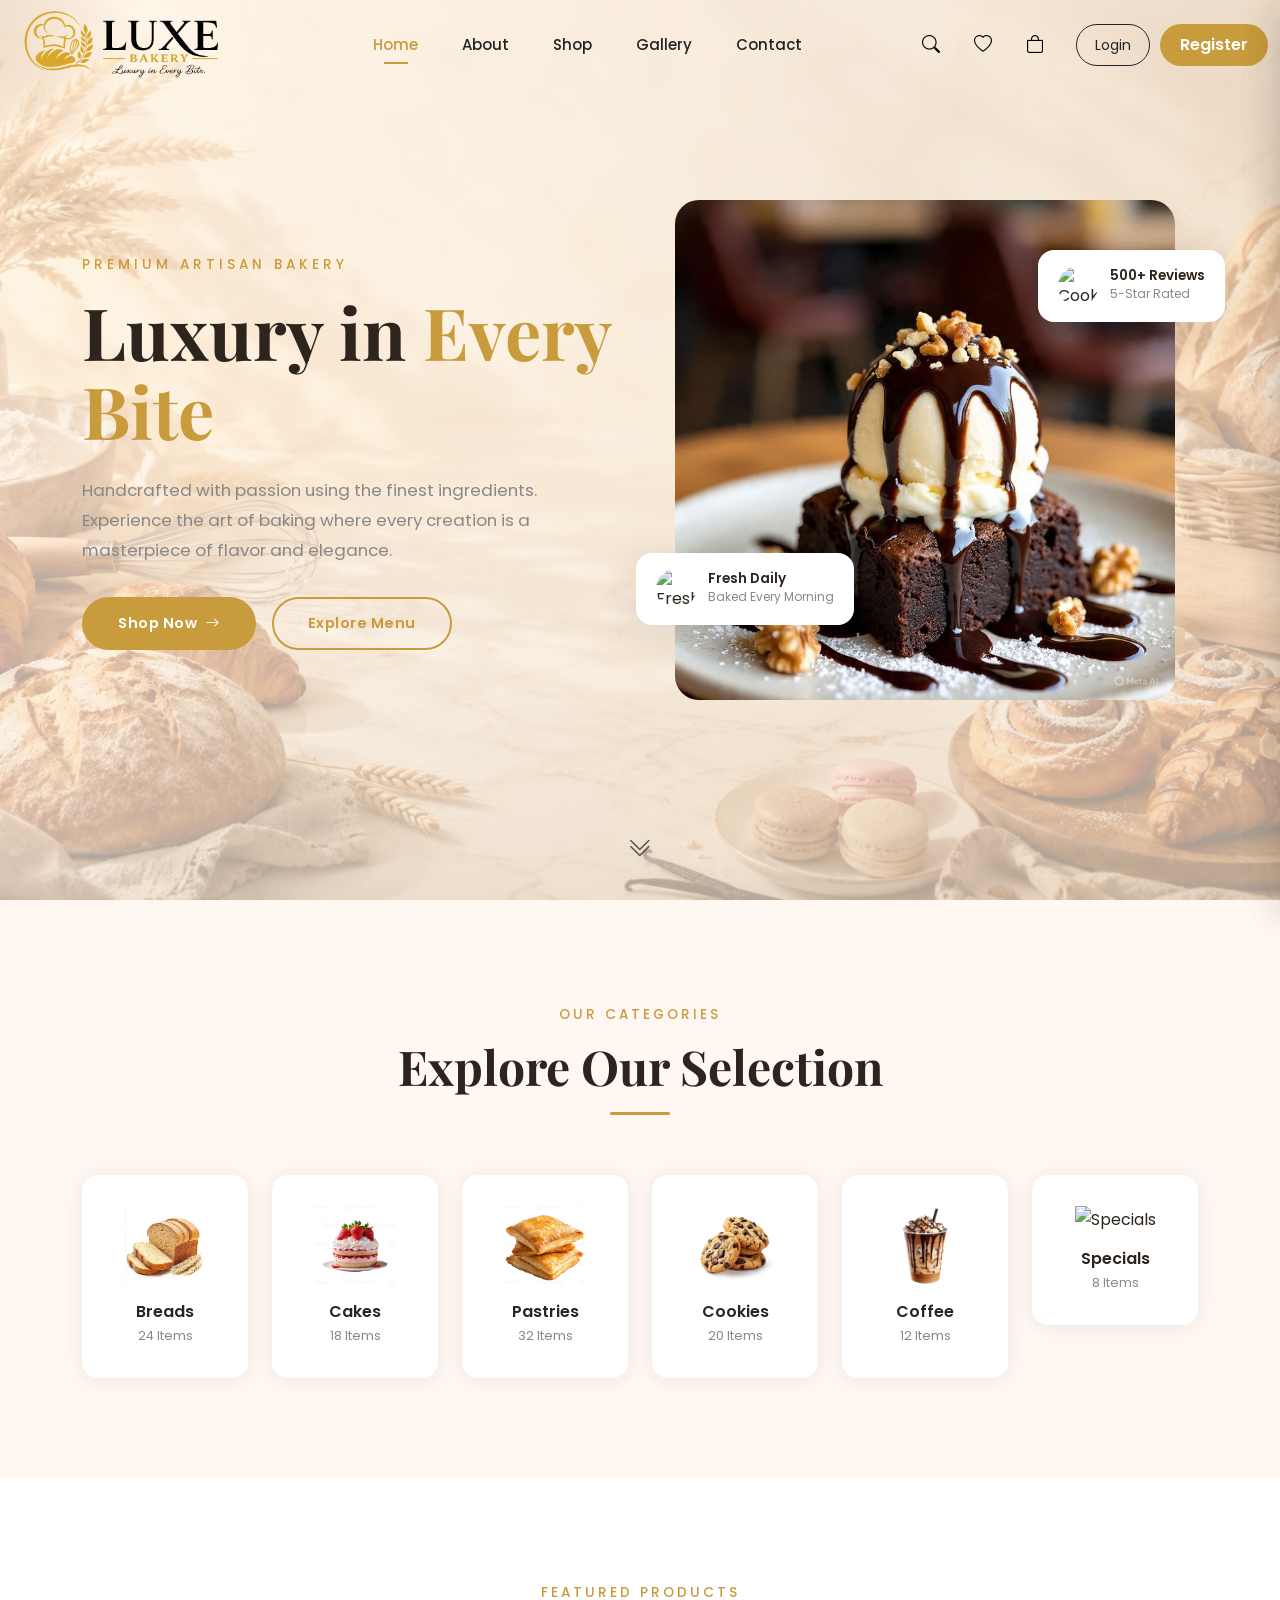
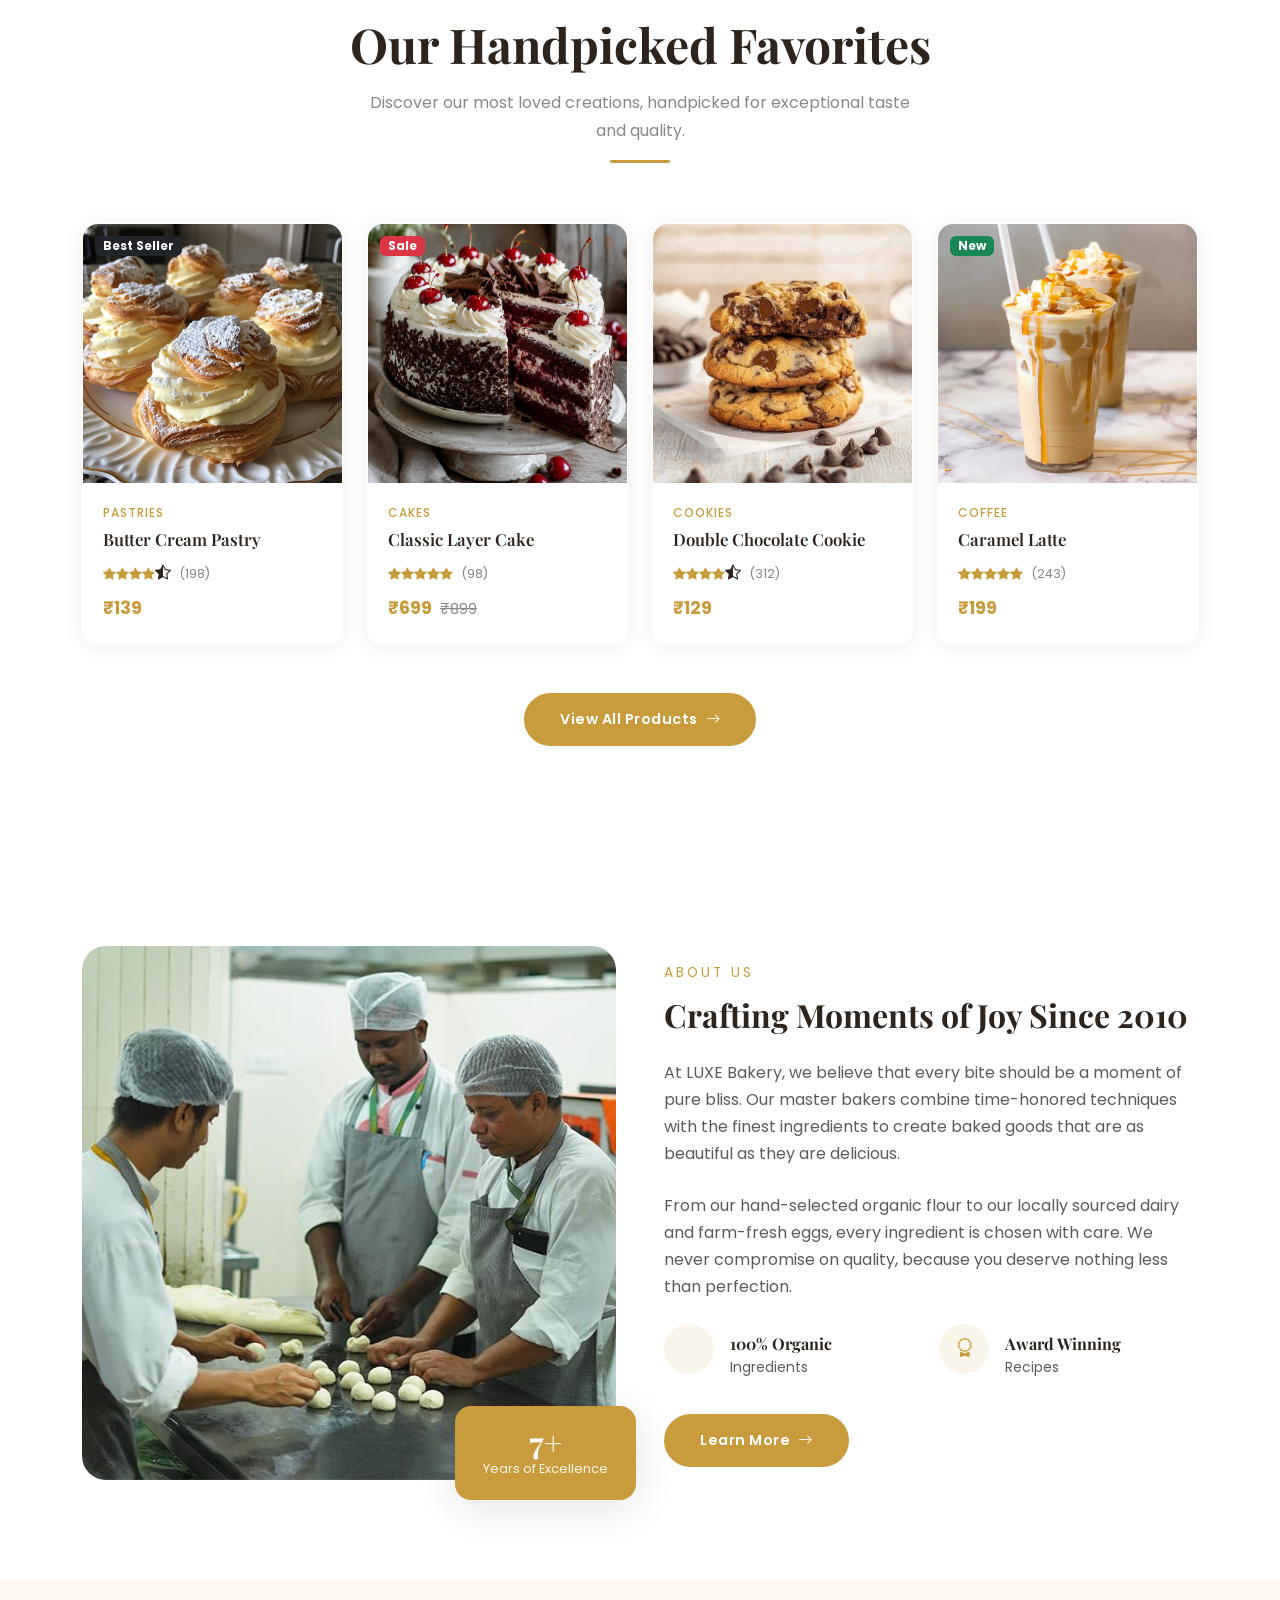
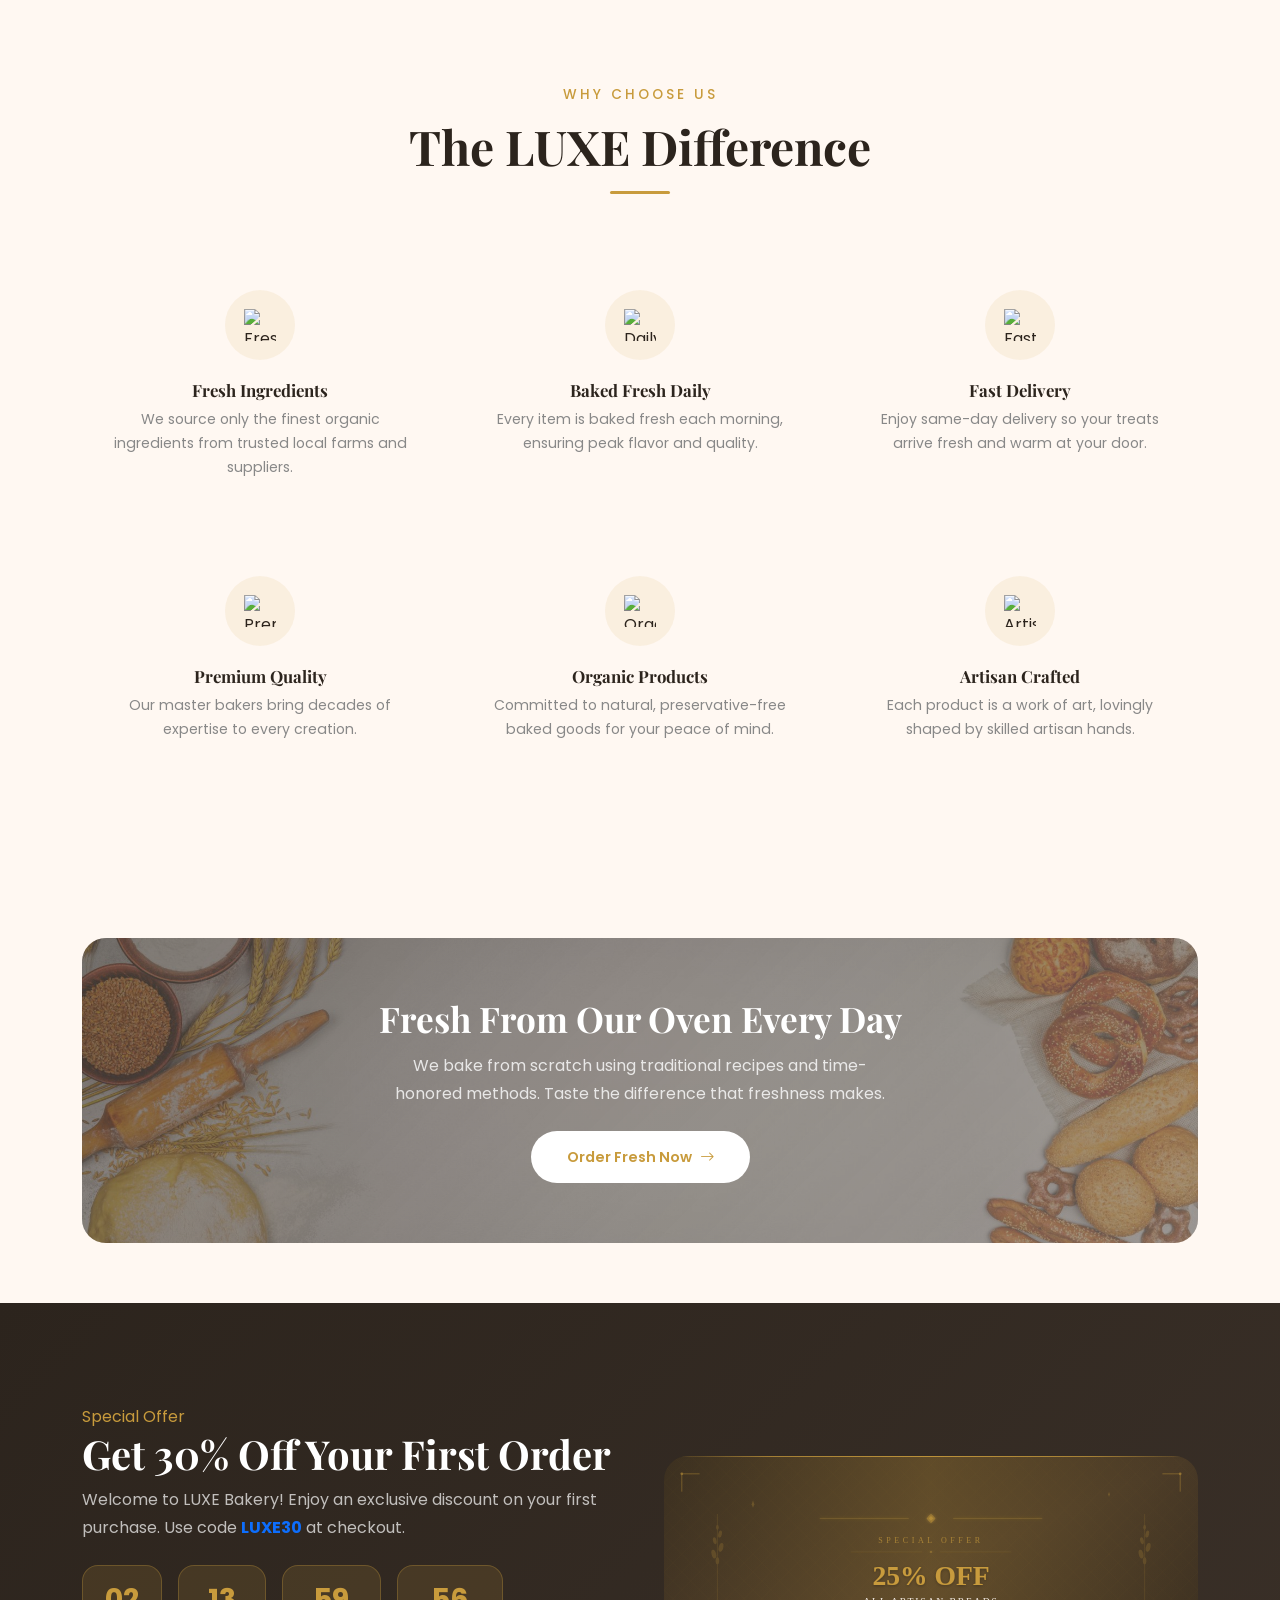
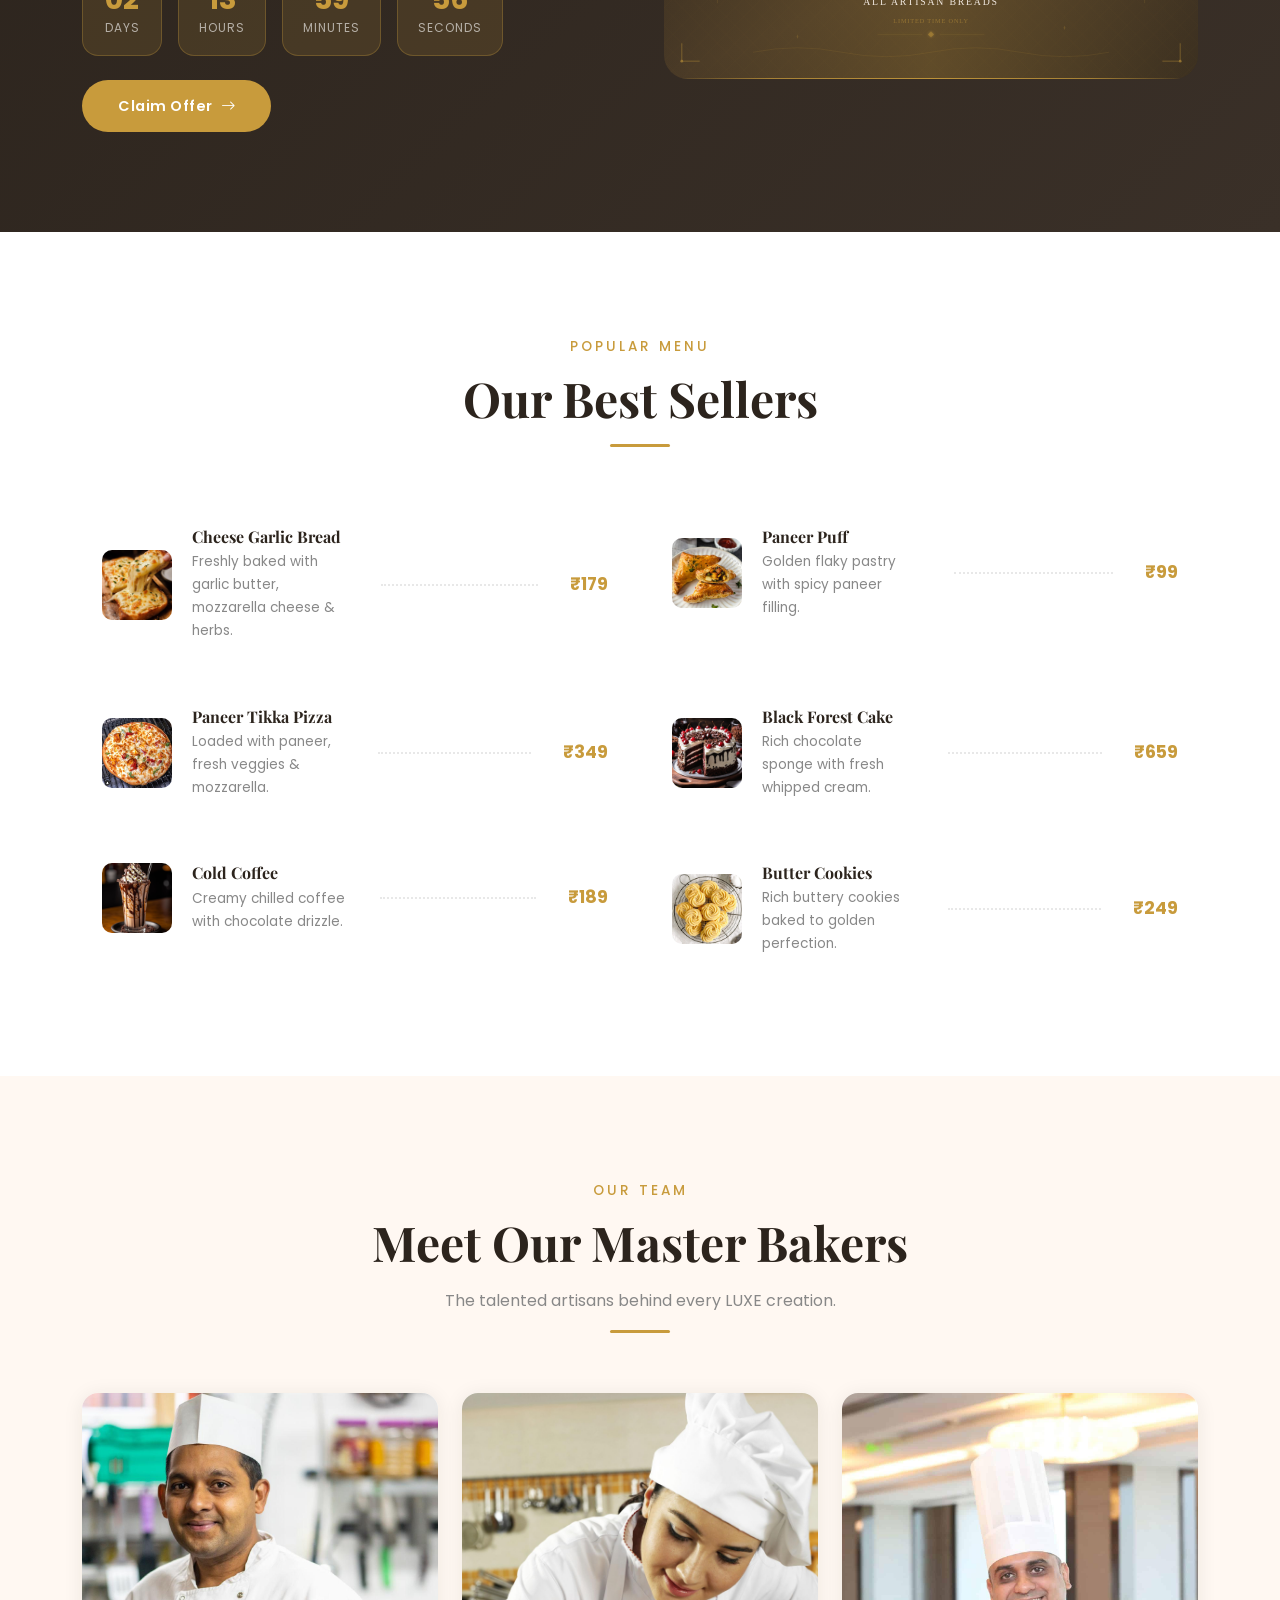
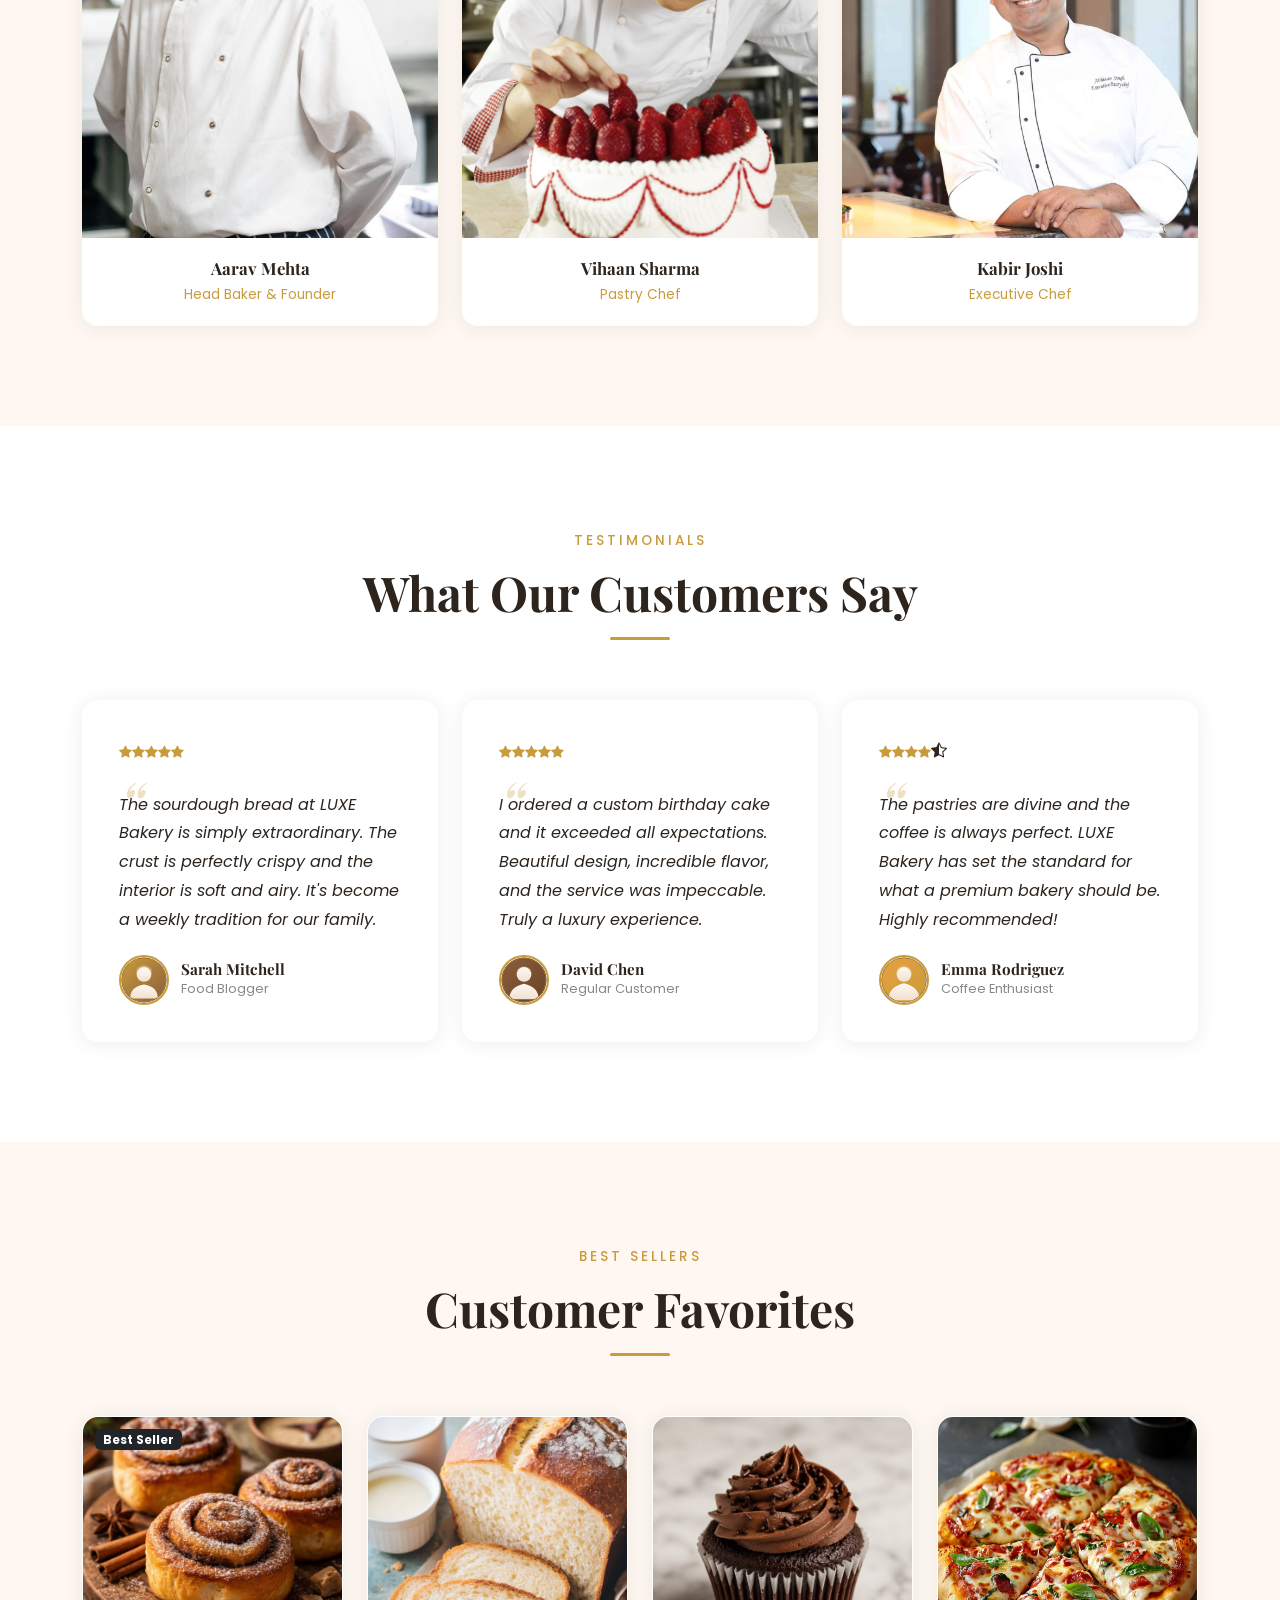
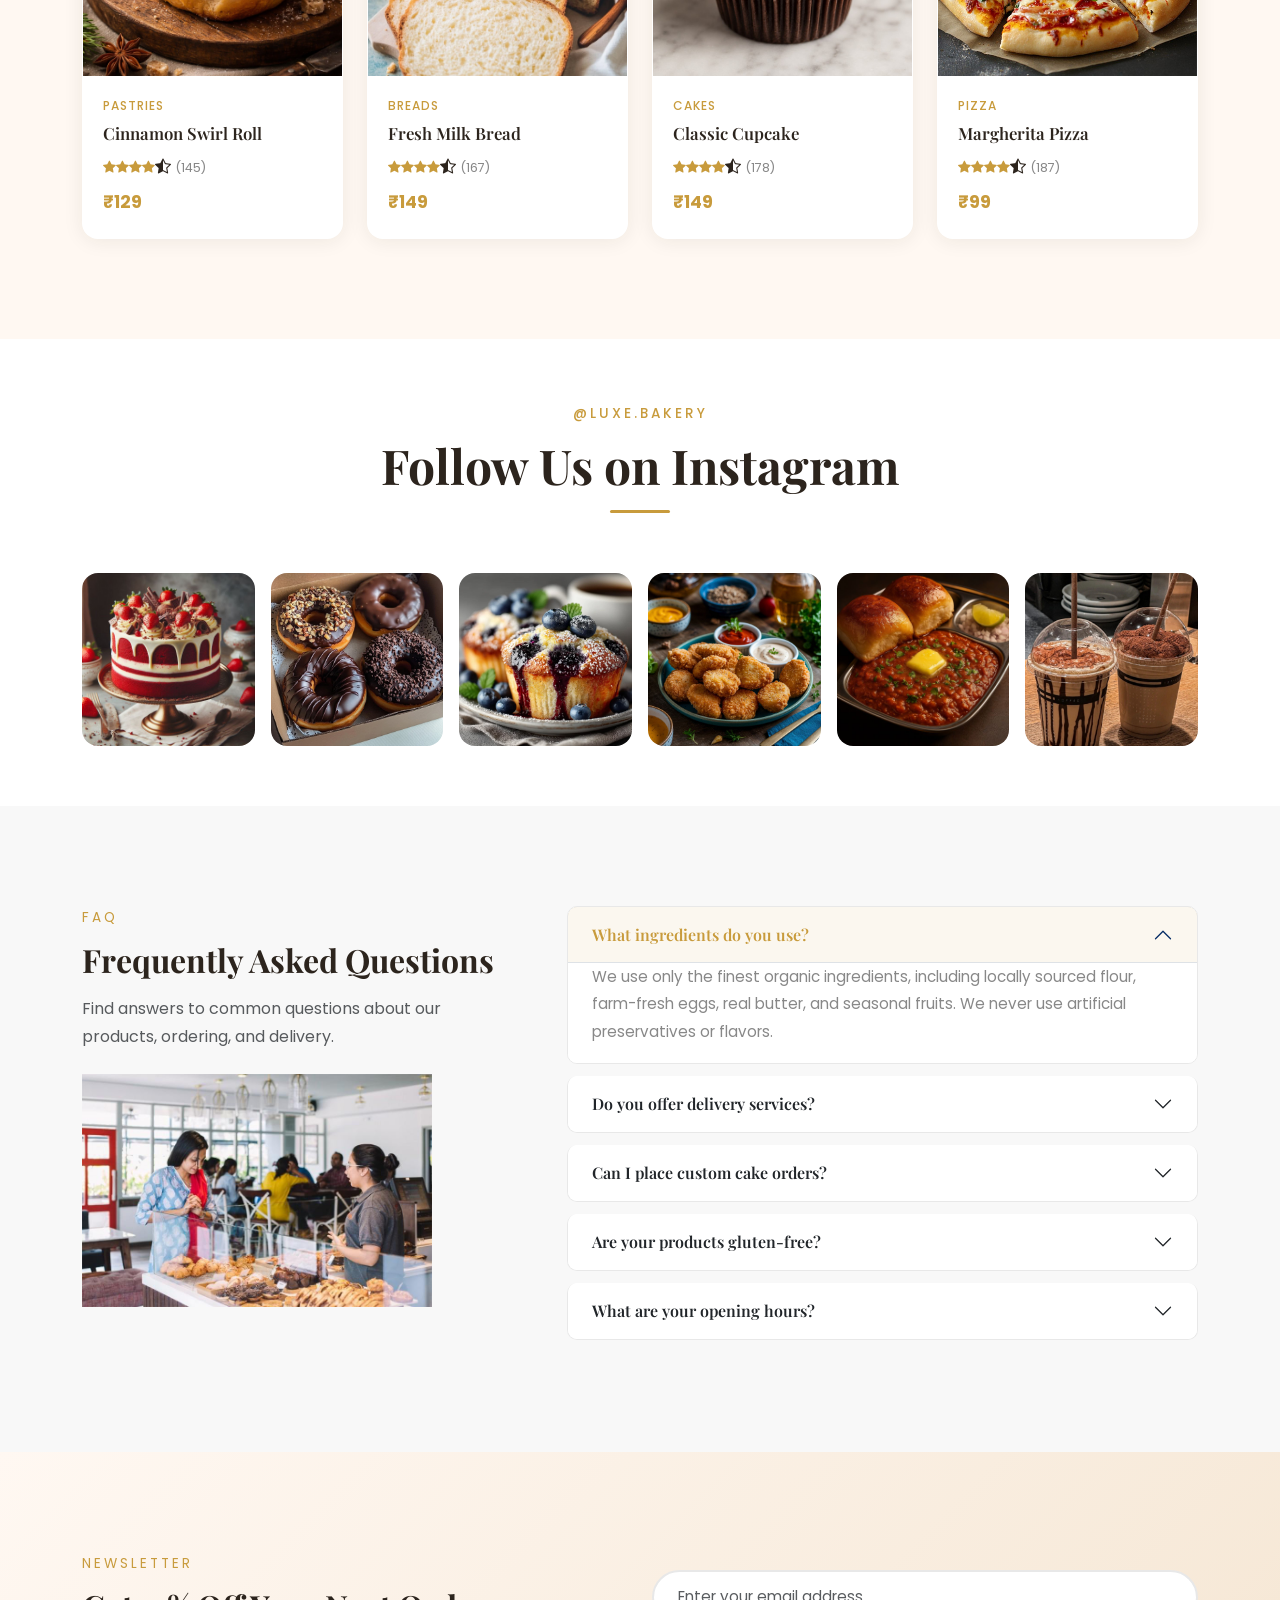
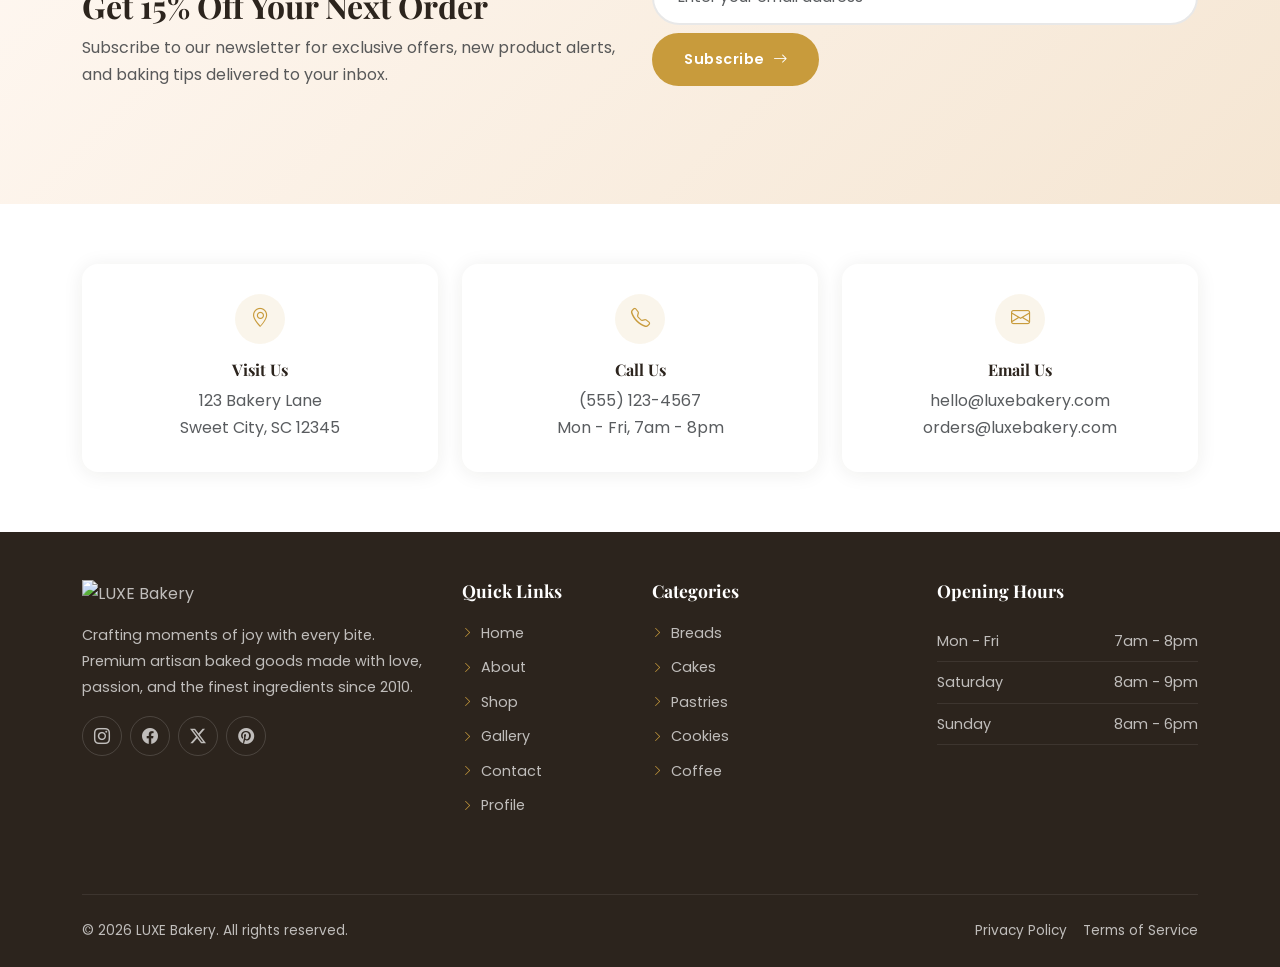
==== index.html @ 3209f24c "Add files via upload" ====
<!DOCTYPE html>
<html lang="en" data-theme="light">

<head>
  <meta charset="UTF-8">
  <meta name="viewport" content="width=device-width, initial-scale=1.0">
  <meta name="description"
    content="LUXE Bakery - Luxury in Every Bite. Premium artisan breads, cakes, pastries, and coffee crafted with passion and the finest ingredients.">
  <meta name="keywords"
    content="bakery, artisan bread, cakes, pastries, cookies, coffee, luxury bakery, premium bakery">
  <meta name="author" content="LUXE Bakery">
  <title>LUXE Bakery | Luxury in Every Bite</title>
  <link rel="icon" href="images/logo/favicon.svg" type="image/svg+xml">
  <link href="https://cdn.jsdelivr.net/npm/bootstrap@5.3.8/dist/css/bootstrap.min.css" rel="stylesheet">
  <link href="https://cdn.jsdelivr.net/npm/bootstrap-icons@1.13.1/font/bootstrap-icons.css" rel="stylesheet">
  <link
    href="https://fonts.googleapis.com/css2?family=Playfair+Display:ital,wght@0,400;0,500;0,600;0,700;1,400&family=Poppins:wght@300;400;500;600;700&display=swap"
    rel="stylesheet">
  <link href="https://unpkg.com/aos@2.3.1/dist/aos.css" rel="stylesheet">
  <link href="css/style.css" rel="stylesheet">
</head>

<body>

  <!-- Header Component (loaded dynamically) -->
  <div id="site-header"></div>

  <!-- Hero -->
  <section class="hero-section">
    <div class="hero-bg"><img src="images/hero/hero-bg.png" alt="LUXE Bakery" loading="eager"></div>
    <div class="container">
      <div class="row align-items-center">
        <div class="col-lg-6 hero-content" data-aos="fade-right">
          <span class="hero-subtitle">Premium Artisan Bakery</span>
          <h1 class="hero-title">Luxury in <span>Every Bite</span></h1>
          <p class="hero-desc">Handcrafted with passion using the finest ingredients. Experience the art of baking where
            every creation is a masterpiece of flavor and elegance.</p>
          <div class="d-flex gap-3 flex-wrap">
            <a href="shop.html" class="btn-luxe">Shop Now <i class="bi bi-arrow-right"></i></a>
            <a href="#menu" class="btn-outline-luxe">Explore Menu</a>
          </div>
        </div>
        <div class="col-lg-6 d-none d-lg-block" data-aos="fade-left">
          <div class="hero-img-wrapper">
            <img src="images/products/herooo_bg_3.jpg" alt="Premium Croissant">
            <div class="hero-floating hero-floating-1" data-aos="zoom-in" data-aos-delay="400">
              <img src="images/products/Chocolate-Cookie-1.jpg" alt="Cookie">
              <div>
                <h6>500+ Reviews</h6>
                <p>5-Star Rated</p>
              </div>
            </div>
            <div class="hero-floating hero-floating-2" data-aos="zoom-in" data-aos-delay="600">
              <img src="images/icons/fresh-ingredients.svg" alt="Fresh">
              <div>
                <h6>Fresh Daily</h6>
                <p>Baked Every Morning</p>
              </div>
            </div>
          </div>
        </div>
      </div>
    </div>
    <div class="scroll-indicator">
      <a href="#categories" class="text-muted"><i class="bi bi-chevron-double-down fs-4"></i></a>
    </div>
  </section>

  <!-- Categories -->
  <section id="categories" class="section-padding">
    <div class="container">
      <div class="section-title" data-aos="fade-up">
        <span class="subtitle">Our Categories</span>
        <h2>Explore Our Selection</h2>
        <div class="gold-line"></div>
      </div>
      <div class="row g-4">
        <div class="col-6 col-md-4 col-lg-2" data-aos="fade-up" data-aos-delay="0">
          <a href="shop.html" class="category-card d-block">
            <img src="images/categories/breads_2.jpg" alt="Breads">
            <h6>Breads</h6>
            <p>24 Items</p>
          </a>
        </div>
        <div class="col-6 col-md-4 col-lg-2" data-aos="fade-up" data-aos-delay="100">
          <a href="shop.html" class="category-card d-block">
            <img src="images/categories/Cakes_4.jpg" alt="Cakes">
            <h6>Cakes</h6>
            <p>18 Items</p>
          </a>
        </div>
        <div class="col-6 col-md-4 col-lg-2" data-aos="fade-up" data-aos-delay="200">
          <a href="shop.html" class="category-card d-block">
            <img src="images/categories/pastries_3.jpg" alt="Pastries">
            <h6>Pastries</h6>
            <p>32 Items</p>
          </a>
        </div>
        <div class="col-6 col-md-4 col-lg-2" data-aos="fade-up" data-aos-delay="300">
          <a href="shop.html" class="category-card d-block">
            <img src="images/categories/cookies_1.jpg" alt="Cookies">
            <h6>Cookies</h6>
            <p>20 Items</p>
          </a>
        </div>
        <div class="col-6 col-md-4 col-lg-2" data-aos="fade-up" data-aos-delay="400">
          <a href="shop.html" class="category-card d-block">
            <img src="images/categories/coffee_1.jpg" alt="Coffee">
            <h6>Coffee</h6>
            <p>12 Items</p>
          </a>
        </div>
        <div class="col-6 col-md-4 col-lg-2" data-aos="fade-up" data-aos-delay="500">
          <a href="shop.html" class="category-card d-block">
            <img src="images/categories/specials_2.jpg" alt="Specials">
            <h6>Specials</h6>
            <p>8 Items</p>
          </a>
        </div>
      </div>
    </div>
  </section>

  <!-- Featured Products -->
  <section class="section-padding" style="background:var(--white)">
    <div class="container">
      <div class="section-title" data-aos="fade-up">
        <span class="subtitle">Featured Products</span>
        <h2>Our Handpicked Favorites</h2>
        <p>Discover our most loved creations, handpicked for exceptional taste and quality.</p>
        <div class="gold-line"></div>
      </div>
      <div class="row g-4">
        <!-- Product 1 -->
        <div class="col-sm-6 col-lg-3" data-aos="fade-up" data-aos-delay="0">
          <div class="product-card" data-category="pastries">
            <div class="product-img-wrapper">
              <img src="images/products/Cream_Pastry_1.jpg" alt="Butter Cream Pastry" loading="lazy">
              <span class="product-badge badge bg-dark">Best Seller</span>
              <div class="product-actions">
                <button class="product-action-btn wishlist-btn" data-product-id="3" aria-label="Add to wishlist"><i
                    class="bi bi-heart"></i></button>
                <button class="product-action-btn" data-bs-toggle="modal" data-bs-target="#quickViewModal"
                  data-product-id="3" aria-label="Quick view"><i class="bi bi-eye"></i></button>
                <button class="product-action-btn add-to-cart-btn" data-product-id="3" aria-label="Add to cart"><i
                    class="bi bi-bag-plus"></i></button>
              </div>
            </div>
            <div class="product-info">
              <p class="product-category">Pastries</p>
              <h5 class="product-name"><a href="product-details.html?id=3">Butter Cream Pastry</a></h5>
              <div class="product-rating">
                <i class="bi bi-star-fill"></i><i class="bi bi-star-fill"></i><i class="bi bi-star-fill"></i><i
                  class="bi bi-star-fill"></i><i class="bi bi-star-half"></i>
                <span>(198)</span>
              </div>
              <div class="product-price">
                <span class="current">₹139</span>
              </div>
            </div>
          </div>
        </div>
        <!-- Product 2 -->
        <div class="col-sm-6 col-lg-3" data-aos="fade-up" data-aos-delay="100">
          <div class="product-card" data-category="cakes">
            <div class="product-img-wrapper">
              <img src="images/products/Layer_Cake_2.jpg" alt="Classic Layer Cake" loading="lazy">
              <span class="product-badge badge bg-danger">Sale</span>
              <div class="product-actions">
                <button class="product-action-btn wishlist-btn" data-product-id="2" aria-label="Add to wishlist"><i
                    class="bi bi-heart"></i></button>
                <button class="product-action-btn" data-bs-toggle="modal" data-bs-target="#quickViewModal"
                  data-product-id="2" aria-label="Quick view"><i class="bi bi-eye"></i></button>
                <button class="product-action-btn add-to-cart-btn" data-product-id="2" aria-label="Add to cart"><i
                    class="bi bi-bag-plus"></i></button>
              </div>
            </div>
            <div class="product-info">
              <p class="product-category">Cakes</p>
              <h5 class="product-name"><a href="product-details.html?id=2">Classic Layer Cake</a></h5>
              <div class="product-rating">
                <i class="bi bi-star-fill"></i><i class="bi bi-star-fill"></i><i class="bi bi-star-fill"></i><i
                  class="bi bi-star-fill"></i><i class="bi bi-star-fill"></i>
                <span>(98)</span>
              </div>
              <div class="product-price">
                <span class="current">₹699</span>
                <span class="old">₹899</span>
              </div>
            </div>
          </div>
        </div>
        <!-- Product 3 -->
        <div class="col-sm-6 col-lg-3" data-aos="fade-up" data-aos-delay="200">
          <div class="product-card" data-category="cookies">
            <div class="product-img-wrapper">
              <img src="images/products/Chocolate_Cookie_2.jpg" alt="Double Chocolate Cookie" loading="lazy">
              <div class="product-actions">
                <button class="product-action-btn wishlist-btn" data-product-id="5" aria-label="Add to wishlist"><i
                    class="bi bi-heart"></i></button>
                <button class="product-action-btn" data-bs-toggle="modal" data-bs-target="#quickViewModal"
                  data-product-id="5" aria-label="Quick view"><i class="bi bi-eye"></i></button>
                <button class="product-action-btn add-to-cart-btn" data-product-id="5" aria-label="Add to cart"><i
                    class="bi bi-bag-plus"></i></button>
              </div>
            </div>
            <div class="product-info">
              <p class="product-category">Cookies</p>
              <h5 class="product-name"><a href="product-details.html?id=5">Double Chocolate Cookie</a></h5>
              <div class="product-rating">
                <i class="bi bi-star-fill"></i><i class="bi bi-star-fill"></i><i class="bi bi-star-fill"></i><i
                  class="bi bi-star-fill"></i><i class="bi bi-star-half"></i>
                <span>(312)</span>
              </div>
              <div class="product-price">
                <span class="current">₹129</span>
              </div>
            </div>
          </div>
        </div>
        <!-- Product 4 -->
        <div class="col-sm-6 col-lg-3" data-aos="fade-up" data-aos-delay="300">
          <div class="product-card" data-category="coffee">
            <div class="product-img-wrapper">
              <img src="images/products/Caramel_Latte_2.jpg" alt="Caramel Latte" loading="lazy">
              <span class="product-badge badge bg-success">New</span>
              <div class="product-actions">
                <button class="product-action-btn wishlist-btn" data-product-id="7" aria-label="Add to wishlist"><i
                    class="bi bi-heart"></i></button>
                <button class="product-action-btn" data-bs-toggle="modal" data-bs-target="#quickViewModal"
                  data-product-id="7" aria-label="Quick view"><i class="bi bi-eye"></i></button>
                <button class="product-action-btn add-to-cart-btn" data-product-id="7" aria-label="Add to cart"><i
                    class="bi bi-bag-plus"></i></button>
              </div>
            </div>
            <div class="product-info">
              <p class="product-category">Coffee</p>
              <h5 class="product-name"><a href="product-details.html?id=7">Caramel Latte</a></h5>
              <div class="product-rating">
                <i class="bi bi-star-fill"></i><i class="bi bi-star-fill"></i><i class="bi bi-star-fill"></i><i
                  class="bi bi-star-fill"></i><i class="bi bi-star-fill"></i>
                <span>(243)</span>
              </div>
              <div class="product-price">
                <span class="current">₹199</span>
              </div>
            </div>
          </div>
        </div>
      </div>
      <div class="text-center mt-5" data-aos="fade-up">
        <a href="shop.html" class="btn-luxe">View All Products <i class="bi bi-arrow-right"></i></a>
      </div>
    </div>
  </section>

  <!-- About Section -->
  <section class="section-padding about-section">
    <div class="container">
      <div class="row align-items-center g-5">
        <div class="col-lg-6" data-aos="fade-right">
          <div class="about-img-wrapper">
            <img src="images/hero/about-bg_1.jpg" alt="About LUXE Bakery">
            <div class="about-badge">
              <h3>7+</h3>
              <p>Years of Excellence</p>
            </div>
          </div>
        </div>
        <div class="col-lg-6" data-aos="fade-left">
          <span class="subtitle"
            style="display:inline-block;color:var(--primary);font-size:0.85rem;letter-spacing:3px;text-transform:uppercase;margin-bottom:12px;">About
            Us</span>
          <h2 class="mb-4">Crafting Moments of Joy Since 2010</h2>
          <p class="text-muted mb-4">At LUXE Bakery, we believe that every bite should be a moment of pure bliss. Our
            master bakers combine time-honored techniques with the finest ingredients to create baked goods that are as
            beautiful as they are delicious.</p>
          <p class="text-muted mb-4">From our hand-selected organic flour to our locally sourced dairy and farm-fresh
            eggs, every ingredient is chosen with care. We never compromise on quality, because you deserve nothing less
            than perfection.</p>
          <div class="row g-3 mb-4">
            <div class="col-6">
              <div class="d-flex align-items-center gap-3">
                <div class="contact-icon"><i class="bi bi-leaf"></i></div>
                <div>
                  <h6 class="mb-0">100% Organic</h6><small class="text-muted">Ingredients</small>
                </div>
              </div>
            </div>
            <div class="col-6">
              <div class="d-flex align-items-center gap-3">
                <div class="contact-icon"><i class="bi bi-award"></i></div>
                <div>
                  <h6 class="mb-0">Award Winning</h6><small class="text-muted">Recipes</small>
                </div>
              </div>
            </div>
          </div>
          <a href="about.html" class="btn-luxe">Learn More <i class="bi bi-arrow-right"></i></a>
        </div>
      </div>
    </div>
  </section>

  <!-- Why Choose Us -->
  <section class="section-padding" style="background:var(--cream)">
    <div class="container">
      <div class="section-title" data-aos="fade-up">
        <span class="subtitle">Why Choose Us</span>
        <h2>The LUXE Difference</h2>
        <div class="gold-line"></div>
      </div>
      <div class="row g-4">
        <div class="col-sm-6 col-lg-4" data-aos="fade-up" data-aos-delay="0">
          <div class="why-card">
            <div class="why-icon"><img src="images/icons/fresh-ingredients.svg" alt="Fresh Ingredients"></div>
            <h5>Fresh Ingredients</h5>
            <p>We source only the finest organic ingredients from trusted local farms and suppliers.</p>
          </div>
        </div>
        <div class="col-sm-6 col-lg-4" data-aos="fade-up" data-aos-delay="100">
          <div class="why-card">
            <div class="why-icon"><img src="images/icons/daily-baking.svg" alt="Daily Baking"></div>
            <h5>Baked Fresh Daily</h5>
            <p>Every item is baked fresh each morning, ensuring peak flavor and quality.</p>
          </div>
        </div>
        <div class="col-sm-6 col-lg-4" data-aos="fade-up" data-aos-delay="200">
          <div class="why-card">
            <div class="why-icon"><img src="images/icons/fast-delivery.svg" alt="Fast Delivery"></div>
            <h5>Fast Delivery</h5>
            <p>Enjoy same-day delivery so your treats arrive fresh and warm at your door.</p>
          </div>
        </div>
        <div class="col-sm-6 col-lg-4" data-aos="fade-up" data-aos-delay="300">
          <div class="why-card">
            <div class="why-icon"><img src="images/icons/premium-quality.svg" alt="Premium Quality"></div>
            <h5>Premium Quality</h5>
            <p>Our master bakers bring decades of expertise to every creation.</p>
          </div>
        </div>
        <div class="col-sm-6 col-lg-4" data-aos="fade-up" data-aos-delay="400">
          <div class="why-card">
            <div class="why-icon"><img src="images/icons/organic.svg" alt="Organic Products"></div>
            <h5>Organic Products</h5>
            <p>Committed to natural, preservative-free baked goods for your peace of mind.</p>
          </div>
        </div>
        <div class="col-sm-6 col-lg-4" data-aos="fade-up" data-aos-delay="500">
          <div class="why-card">
            <div class="why-icon"><img src="images/icons/croissant-icon.svg" alt="Artisan Craft"></div>
            <h5>Artisan Crafted</h5>
            <p>Each product is a work of art, lovingly shaped by skilled artisan hands.</p>
          </div>
        </div>
      </div>
    </div>
  </section>

  <!-- Fresh Everyday Banner -->
  <section class="section-padding-sm">
    <div class="container">
      <div class="banner-section" data-aos="fade-up">
        <div class="banner-overlay"></div>
        <img src="images/banners/fresh_banner_3.jpg" alt="Fresh Every Day"
          style="position:absolute;inset:0;width:100%;height:100%;object-fit:cover;opacity:0.3">
        <div class="banner-content text-center d-flex flex-column align-items-center">
          <h2>Fresh From Our Oven Every Day</h2>
          <p>We bake from scratch using traditional recipes and time-honored methods. Taste the difference that
            freshness makes.</p>
          <a href="shop.html" class="btn-white">Order Fresh Now <i class="bi bi-arrow-right"></i></a>
        </div>
      </div>
    </div>
  </section>

  <!-- Special Offers -->
  <section class="section-padding offer-section">
    <div class="container">
      <div class="row align-items-center g-5">
        <div class="col-lg-6 offer-content" data-aos="fade-right">
          <span class="subtitle" style="color:var(--primary)">Special Offer</span>
          <h2>Get 30% Off Your First Order</h2>
          <p class="mb-4">Welcome to LUXE Bakery! Enjoy an exclusive discount on your first purchase. Use code <strong
              class="text-primary">LUXE30</strong> at checkout.</p>
          <div class="d-flex gap-3 mb-4 flex-wrap" id="countdown">
            <div class="countdown-box">
              <h3 id="cd-days">02</h3>
              <p>Days</p>
            </div>
            <div class="countdown-box">
              <h3 id="cd-hours">14</h3>
              <p>Hours</p>
            </div>
            <div class="countdown-box">
              <h3 id="cd-mins">36</h3>
              <p>Minutes</p>
            </div>
            <div class="countdown-box">
              <h3 id="cd-secs">52</h3>
              <p>Seconds</p>
            </div>
          </div>
          <a href="shop.html" class="btn-luxe">Claim Offer <i class="bi bi-arrow-right"></i></a>
        </div>
        <div class="col-lg-6" data-aos="fade-left">
          <img src="images/offers/offer-banner.svg" alt="Special Offer" class="rounded-lg"
            style="width:100%;border-radius:var(--radius-lg)">
        </div>
      </div>
    </div>
  </section>

  <!-- Popular Menu -->
  <section class="section-padding" id="menu" style="background:var(--white)">
    <div class="container">
      <div class="section-title" data-aos="fade-up">
        <span class="subtitle">Popular Menu</span>
        <h2>Our Best Sellers</h2>
        <div class="gold-line"></div>
      </div>
      <div class="row g-4">
        <!-- 1 -->
        <div class="col-md-6" data-aos="fade-up" data-aos-delay="0">
          <div class="menu-item">
            <img src="images/menu/cheese-garlic-bread-2.jpg" class="menu-item-img" alt="Sourdough" loading="lazy">
            <div class="menu-item-content">
              <h6>Cheese Garlic Bread</h6>
              <p>Freshly baked with garlic butter, mozzarella cheese & herbs.</p>
            </div>
            <div class="menu-dots"></div>
            <span class="menu-item-price">₹179</span>
          </div>
        </div>
        <!-- 2 -->
        <div class="col-md-6" data-aos="fade-up" data-aos-delay="100">
          <div class="menu-item">
            <img src="images/menu/paneer-puff-2.jpg" class="menu-item-img" alt="Paneer Puff" loading="lazy">
            <div class="menu-item-content">
              <h6>Paneer Puff</h6>
              <p>Golden flaky pastry with spicy paneer filling.</p>
            </div>
            <div class="menu-dots"></div>
            <span class="menu-item-price">₹99</span>
          </div>
        </div>
        <!-- 3 -->
        <div class="col-md-6" data-aos="fade-up" data-aos-delay="200">
          <div class="menu-item">
            <img src="images/menu/paneer-tikka-pizza-2.jpg" class="menu-item-img" alt="Paneer Tikka Pizza"
              loading="lazy">
            <div class="menu-item-content">
              <h6>Paneer Tikka Pizza</h6>
              <p>Loaded with paneer, fresh veggies & mozzarella.</p>
            </div>
            <div class="menu-dots"></div>
            <span class="menu-item-price">₹349</span>
          </div>
        </div>
        <!-- 4 -->
        <div class="col-md-6" data-aos="fade-up" data-aos-delay="300">
          <div class="menu-item">
            <img src="images/menu/black-forest-cake-1.jpg" class="menu-item-img" alt="Black Forest Cake" loading="lazy">
            <div class="menu-item-content">
              <h6>Black Forest Cake</h6>
              <p>Rich chocolate sponge with fresh whipped cream.</p>
            </div>
            <div class="menu-dots"></div>
            <span class="menu-item-price">₹659</span>
          </div>
        </div>
        <!-- 5 -->
        <div class="col-md-6" data-aos="fade-up" data-aos-delay="400">
          <div class="menu-item">
            <img src="images/menu/cold-coffee-2.jpg" class="menu-item-img" alt="Cold Coffee" loading="lazy">
            <div class="menu-item-content">
              <h6>Cold Coffee</h6>
              <p>Creamy chilled coffee with chocolate drizzle.</p>
            </div>
            <div class="menu-dots"></div>
            <span class="menu-item-price">₹189</span>
          </div>
        </div>
        <!-- 6 -->
        <div class="col-md-6" data-aos="fade-up" data-aos-delay="500">
          <div class="menu-item">
            <img src="images/menu/butter-cookies-1.jpg" class="menu-item-img" alt="Butter Cookies" loading="lazy">
            <div class="menu-item-content">
              <h6>Butter Cookies</h6>
              <p>Rich buttery cookies baked to golden perfection.</p>
            </div>
            <div class="menu-dots"></div>
            <span class="menu-item-price">₹249</span>
          </div>
        </div>
      </div>
    </div>
  </section>

  <!-- Our Bakers -->
  <section class="section-padding" style="background:var(--cream)">
    <div class="container">
      <div class="section-title" data-aos="fade-up">
        <span class="subtitle">Our Team</span>
        <h2>Meet Our Master Bakers</h2>
        <p>The talented artisans behind every LUXE creation.</p>
        <div class="gold-line"></div>
      </div>
      <div class="row g-4">
        <div class="col-md-4" data-aos="fade-up" data-aos-delay="0">
          <div class="team-card">
            <div class="team-img-wrapper">
              <img src="images/chefs/Chef-1.jpg" alt="Aarav Mehta" loading="lazy">
              <div class="team-social">
                <a href="#"><i class="bi bi-instagram"></i></a>
                <a href="#"><i class="bi bi-twitter-x"></i></a>
                <a href="#"><i class="bi bi-linkedin"></i></a>
              </div>
            </div>
            <div class="team-info">
              <h5>Aarav Mehta</h5>
              <p>Head Baker & Founder</p>
            </div>
          </div>
        </div>
        <div class="col-md-4" data-aos="fade-up" data-aos-delay="100">
          <div class="team-card">
            <div class="team-img-wrapper">
              <img src="images/chefs/Chef-2.jpg" alt="Vihaan Sharma" loading="lazy">
              <div class="team-social">
                <a href="#"><i class="bi bi-instagram"></i></a>
                <a href="#"><i class="bi bi-twitter-x"></i></a>
                <a href="#"><i class="bi bi-linkedin"></i></a>
              </div>
            </div>
            <div class="team-info">
              <h5>Vihaan Sharma</h5>
              <p>Pastry Chef</p>
            </div>
          </div>
        </div>
        <div class="col-md-4" data-aos="fade-up" data-aos-delay="200">
          <div class="team-card">
            <div class="team-img-wrapper">
              <img src="images/chefs/Chef-3.jpg" alt="Kabir Joshi" loading="lazy">
              <div class="team-social">
                <a href="#"><i class="bi bi-instagram"></i></a>
                <a href="#"><i class="bi bi-twitter-x"></i></a>
                <a href="#"><i class="bi bi-linkedin"></i></a>
              </div>
            </div>
            <div class="team-info">
              <h5>Kabir Joshi</h5>
              <p>Executive Chef</p>
            </div>
          </div>
        </div>
      </div>
    </div>
  </section>

  <!-- Testimonials -->
  <section class="section-padding" style="background:var(--white)">
    <div class="container">
      <div class="section-title" data-aos="fade-up">
        <span class="subtitle">Testimonials</span>
        <h2>What Our Customers Say</h2>
        <div class="gold-line"></div>
      </div>
      <div class="row g-4">
        <div class="col-md-4" data-aos="fade-up" data-aos-delay="0">
          <div class="testimonial-card">
            <div class="product-rating mb-3">
              <i class="bi bi-star-fill"></i><i class="bi bi-star-fill"></i><i class="bi bi-star-fill"></i><i
                class="bi bi-star-fill"></i><i class="bi bi-star-fill"></i>
            </div>
            <p class="testimonial-quote">The sourdough bread at LUXE Bakery is simply extraordinary. The crust is
              perfectly crispy and the interior is soft and airy. It's become a weekly tradition for our family.</p>
            <div class="testimonial-author">
              <img src="images/testimonials/avatar-1.svg" class="testimonial-avatar" alt="Sarah Mitchell">
              <div>
                <h6>Sarah Mitchell</h6>
                <p>Food Blogger</p>
              </div>
            </div>
          </div>
        </div>
        <div class="col-md-4" data-aos="fade-up" data-aos-delay="100">
          <div class="testimonial-card">
            <div class="product-rating mb-3">
              <i class="bi bi-star-fill"></i><i class="bi bi-star-fill"></i><i class="bi bi-star-fill"></i><i
                class="bi bi-star-fill"></i><i class="bi bi-star-fill"></i>
            </div>
            <p class="testimonial-quote">I ordered a custom birthday cake and it exceeded all expectations. Beautiful
              design, incredible flavor, and the service was impeccable. Truly a luxury experience.</p>
            <div class="testimonial-author">
              <img src="images/testimonials/avatar-2.svg" class="testimonial-avatar" alt="David Chen">
              <div>
                <h6>David Chen</h6>
                <p>Regular Customer</p>
              </div>
            </div>
          </div>
        </div>
        <div class="col-md-4" data-aos="fade-up" data-aos-delay="200">
          <div class="testimonial-card">
            <div class="product-rating mb-3">
              <i class="bi bi-star-fill"></i><i class="bi bi-star-fill"></i><i class="bi bi-star-fill"></i><i
                class="bi bi-star-fill"></i><i class="bi bi-star-half"></i>
            </div>
            <p class="testimonial-quote">The pastries are divine and the coffee is always perfect. LUXE Bakery has set
              the standard for what a premium bakery should be. Highly recommended!</p>
            <div class="testimonial-author">
              <img src="images/testimonials/avatar-3.svg" class="testimonial-avatar" alt="Emma Rodriguez">
              <div>
                <h6>Emma Rodriguez</h6>
                <p>Coffee Enthusiast</p>
              </div>
            </div>
          </div>
        </div>
      </div>
    </div>
  </section>

  <!-- Best Sellers -->
  <section class="section-padding" style="background:var(--cream)">
    <div class="container">
      <div class="section-title" data-aos="fade-up">
        <span class="subtitle">Best Sellers</span>
        <h2>Customer Favorites</h2>
        <div class="gold-line"></div>
      </div>
      <div class="row g-4">
        <!-- 1 -->
        <div class="col-sm-6 col-lg-3" data-aos="fade-up" data-aos-delay="0">
          <div class="product-card" data-category="pastries">
            <div class="product-img-wrapper">
              <img src="images/products/cinnamon_roll_1.jpg" alt="Cinnamon Swirl Roll" loading="lazy">
              <span class="product-badge badge bg-dark">Best Seller</span>
              <div class="product-actions">
                <button class="product-action-btn wishlist-btn" data-product-id="11"><i
                    class="bi bi-heart"></i></button>
                <button class="product-action-btn" data-bs-toggle="modal" data-bs-target="#quickViewModal"><i
                    class="bi bi-eye"></i></button>
                <button class="product-action-btn add-to-cart-btn" data-product-id="11"><i
                    class="bi bi-bag-plus"></i></button>
              </div>
            </div>
            <div class="product-info">
              <p class="product-category">Pastries</p>
              <h5 class="product-name"><a href="product-details.html">Cinnamon Swirl Roll</a></h5>
              <div class="product-rating"><i class="bi bi-star-fill"></i><i class="bi bi-star-fill"></i><i
                  class="bi bi-star-fill"></i><i class="bi bi-star-fill"></i><i
                  class="bi bi-star-half"></i><span>(145)</span></div>
              <div class="product-price"><span class="current">₹129</span></div>
            </div>
          </div>
        </div>
        <!-- 2 -->
        <div class="col-sm-6 col-lg-3" data-aos="fade-up" data-aos-delay="100">
          <div class="product-card" data-category="breads">
            <div class="product-img-wrapper">
              <img src="images/products/Freshmilk_Bread_2.jpg" alt="Fresh Milk Bread" loading="lazy">
              <div class="product-actions">
                <button class="product-action-btn wishlist-btn" data-product-id="10"><i
                    class="bi bi-heart"></i></button>
                <button class="product-action-btn" data-bs-toggle="modal" data-bs-target="#quickViewModal"><i
                    class="bi bi-eye"></i></button>
                <button class="product-action-btn add-to-cart-btn" data-product-id="10"><i
                    class="bi bi-bag-plus"></i></button>
              </div>
            </div>
            <div class="product-info">
              <p class="product-category">Breads</p>
              <h5 class="product-name"><a href="product-details.html">Fresh Milk Bread</a></h5>
              <div class="product-rating"><i class="bi bi-star-fill"></i><i class="bi bi-star-fill"></i><i
                  class="bi bi-star-fill"></i><i class="bi bi-star-fill"></i><i
                  class="bi bi-star-half"></i><span>(167)</span></div>
              <div class="product-price"><span class="current">₹149</span></div>
            </div>
          </div>
        </div>
        <!-- 3 -->
        <div class="col-sm-6 col-lg-3" data-aos="fade-up" data-aos-delay="200">
          <div class="product-card" data-category="cakes">
            <div class="product-img-wrapper">
              <img src="images/products/Classic_Cupcake_1.jpg" alt="Classic Cupcake" loading="lazy">
              <div class="product-actions">
                <button class="product-action-btn wishlist-btn" data-product-id="13"><i
                    class="bi bi-heart"></i></button>
                <button class="product-action-btn" data-bs-toggle="modal" data-bs-target="#quickViewModal"><i
                    class="bi bi-eye"></i></button>
                <button class="product-action-btn add-to-cart-btn" data-product-id="13"><i
                    class="bi bi-bag-plus"></i></button>
              </div>
            </div>
            <div class="product-info">
              <p class="product-category">Cakes</p>
              <h5 class="product-name"><a href="product-details.html">Classic Cupcake</a></h5>
              <div class="product-rating"><i class="bi bi-star-fill"></i><i class="bi bi-star-fill"></i><i
                  class="bi bi-star-fill"></i><i class="bi bi-star-fill"></i><i
                  class="bi bi-star-half"></i><span>(178)</span></div>
              <div class="product-price"><span class="current">₹149</span></div>
            </div>
          </div>
        </div>
        <!-- 4 -->
        <div class="col-sm-6 col-lg-3" data-aos="fade-up" data-aos-delay="300">
          <div class="product-card" data-category="Pizza">
            <div class="product-img-wrapper">
              <img src="images/products/Margherita_Pizza_1.jpg" alt="Margherita Pizza" loading="lazy">
              <div class="product-actions">
                <button class="product-action-btn wishlist-btn" data-product-id="4"><i class="bi bi-heart"></i></button>
                <button class="product-action-btn" data-bs-toggle="modal" data-bs-target="#quickViewModal"><i
                    class="bi bi-eye"></i></button>
                <button class="product-action-btn add-to-cart-btn" data-product-id="4"><i
                    class="bi bi-bag-plus"></i></button>
              </div>
            </div>
            <div class="product-info">
              <p class="product-category">Pizza</p>
              <h5 class="product-name"><a href="product-details.html">Margherita Pizza</a></h5>
              <div class="product-rating"><i class="bi bi-star-fill"></i><i class="bi bi-star-fill"></i><i
                  class="bi bi-star-fill"></i><i class="bi bi-star-fill"></i><i
                  class="bi bi-star-half"></i><span>(187)</span></div>
              <div class="product-price"><span class="current">₹99</span></div>
            </div>
          </div>
        </div>
      </div>
    </div>
  </section>

  <!-- Instagram Gallery -->
  <section class="section-padding-sm" id="gallery" style="background:var(--white)">
    <div class="container">
      <div class="section-title" data-aos="fade-up">
        <span class="subtitle">@luxe.bakery</span>
        <h2>Follow Us on Instagram</h2>
        <div class="gold-line"></div>
      </div>
      <div class="row g-3">
        <div class="col-6 col-md-4 col-lg-2" data-aos="zoom-in" data-aos-delay="0">
          <a href="#" class="instagram-card d-block">
            <img src="images/gallery/gallery_1.jpg" alt="Gallery" loading="lazy">
            <div class="instagram-overlay"><i class="bi bi-instagram"></i></div>
          </a>
        </div>
        <div class="col-6 col-md-4 col-lg-2" data-aos="zoom-in" data-aos-delay="100">
          <a href="#" class="instagram-card d-block">
            <img src="images/gallery/gallery_3.jpg" alt="Gallery" loading="lazy">
            <div class="instagram-overlay"><i class="bi bi-instagram"></i></div>
          </a>
        </div>
        <div class="col-6 col-md-4 col-lg-2" data-aos="zoom-in" data-aos-delay="200">
          <a href="#" class="instagram-card d-block">
            <img src="images/gallery/gallery_5.jpg" alt="Gallery" loading="lazy">
            <div class="instagram-overlay"><i class="bi bi-instagram"></i></div>
          </a>
        </div>
        <div class="col-6 col-md-4 col-lg-2" data-aos="zoom-in" data-aos-delay="300">
          <a href="#" class="instagram-card d-block">
            <img src="images/gallery/gallery_8.jpg" alt="Gallery" loading="lazy">
            <div class="instagram-overlay"><i class="bi bi-instagram"></i></div>
          </a>
        </div>
        <div class="col-6 col-md-4 col-lg-2" data-aos="zoom-in" data-aos-delay="400">
          <a href="#" class="instagram-card d-block">
            <img src="images/gallery/gallery_10.jpg" alt="Gallery" loading="lazy">
            <div class="instagram-overlay"><i class="bi bi-instagram"></i></div>
          </a>
        </div>
        <div class="col-6 col-md-4 col-lg-2" data-aos="zoom-in" data-aos-delay="500">
          <a href="#" class="instagram-card d-block">
            <img src="images/gallery/gallery_12.jpg" alt="Gallery" loading="lazy">
            <div class="instagram-overlay"><i class="bi bi-instagram"></i></div>
          </a>
        </div>
      </div>
    </div>
  </section>

  <!-- FAQ -->
  <section class="section-padding faq-section">
    <div class="container">
      <div class="row g-5">
        <div class="col-lg-5" data-aos="fade-right">
          <span class="subtitle"
            style="display:block;color:var(--primary);font-size:0.85rem;letter-spacing:3px;text-transform:uppercase;margin-bottom:12px;">FAQ</span>
          <h2 class="mb-3">Frequently Asked Questions</h2>
          <p class="text-muted mb-4">Find answers to common questions about our products, ordering, and delivery.</p>
          <img src="images/products/sourdough_3.jpg" alt="FAQ" class="rounded-lg" style="width:100%;max-width:350px">
        </div>
        <div class="col-lg-7" data-aos="fade-left">
          <div class="accordion" id="faqAccordion">
            <div class="accordion-item">
              <h2 class="accordion-header"><button class="accordion-button" data-bs-toggle="collapse"
                  data-bs-target="#faq1">What ingredients do you use?</button></h2>
              <div id="faq1" class="accordion-collapse collapse show" data-bs-parent="#faqAccordion">
                <div class="accordion-body">We use only the finest organic ingredients, including locally sourced flour,
                  farm-fresh eggs, real butter, and seasonal fruits. We never use artificial preservatives or flavors.
                </div>
              </div>
            </div>
            <div class="accordion-item">
              <h2 class="accordion-header"><button class="accordion-button collapsed" data-bs-toggle="collapse"
                  data-bs-target="#faq2">Do you offer delivery services?</button></h2>
              <div id="faq2" class="accordion-collapse collapse" data-bs-parent="#faqAccordion">
                <div class="accordion-body">Yes! We offer same-day delivery for orders placed before 2 PM. Free delivery
                  is available for orders over ?499. We also offer scheduled delivery for special occasions.</div>
              </div>
            </div>
            <div class="accordion-item">
              <h2 class="accordion-header"><button class="accordion-button collapsed" data-bs-toggle="collapse"
                  data-bs-target="#faq3">Can I place custom cake orders?</button></h2>
              <div id="faq3" class="accordion-collapse collapse" data-bs-parent="#faqAccordion">
                <div class="accordion-body">Absolutely! We specialize in custom cakes for weddings, birthdays, and
                  special events. Please contact us at least 48 hours in advance to discuss your vision.</div>
              </div>
            </div>
            <div class="accordion-item">
              <h2 class="accordion-header"><button class="accordion-button collapsed" data-bs-toggle="collapse"
                  data-bs-target="#faq4">Are your products gluten-free?</button></h2>
              <div id="faq4" class="accordion-collapse collapse" data-bs-parent="#faqAccordion">
                <div class="accordion-body">We offer a selection of gluten-free options including cookies, brownies, and
                  select cakes. All gluten-free items are prepared in a separate area to prevent cross-contamination.
                </div>
              </div>
            </div>
            <div class="accordion-item">
              <h2 class="accordion-header"><button class="accordion-button collapsed" data-bs-toggle="collapse"
                  data-bs-target="#faq5">What are your opening hours?</button></h2>
              <div id="faq5" class="accordion-collapse collapse" data-bs-parent="#faqAccordion">
                <div class="accordion-body">We're open Monday to Friday from 7 AM to 8 PM, Saturday from 8 AM to 9 PM,
                  and Sunday from 8 AM to 6 PM. Our kitchen starts baking at 4 AM every morning!</div>
              </div>
            </div>
          </div>
        </div>
      </div>
    </div>
  </section>

  <!-- Newsletter -->
  <section class="section-padding newsletter-section">
    <div class="container">
      <div class="row align-items-center g-4" data-aos="fade-up">
        <div class="col-lg-6">
          <span class="subtitle"
            style="display:block;color:var(--primary);font-size:0.85rem;letter-spacing:3px;text-transform:uppercase;margin-bottom:12px;">Newsletter</span>
          <h2>Get 15% Off Your Next Order</h2>
          <p class="text-muted">Subscribe to our newsletter for exclusive offers, new product alerts, and baking tips
            delivered to your inbox.</p>
        </div>
        <div class="col-lg-6">
          <form class="newsletter-form d-flex gap-2 flex-wrap">
            <input type="email" class="form-control" placeholder="Enter your email address" required>
            <button type="submit" class="btn-luxe">Subscribe <i class="bi bi-arrow-right"></i></button>
          </form>
        </div>
      </div>
    </div>
  </section>

  <!-- Contact Quick -->
  <section class="section-padding-sm" style="background:var(--white)">
    <div class="container">
      <div class="row g-4" data-aos="fade-up">
        <div class="col-md-4">
          <div class="contact-info-card text-center">
            <div class="contact-icon mx-auto"><i class="bi bi-geo-alt"></i></div>
            <h6>Visit Us</h6>
            <p class="text-muted mb-0">123 Bakery Lane<br>Sweet City, SC 12345</p>
          </div>
        </div>
        <div class="col-md-4">
          <div class="contact-info-card text-center">
            <div class="contact-icon mx-auto"><i class="bi bi-telephone"></i></div>
            <h6>Call Us</h6>
            <p class="text-muted mb-0">(555) 123-4567<br>Mon - Fri, 7am - 8pm</p>
          </div>
        </div>
        <div class="col-md-4">
          <div class="contact-info-card text-center">
            <div class="contact-icon mx-auto"><i class="bi bi-envelope"></i></div>
            <h6>Email Us</h6>
            <p class="text-muted mb-0">hello@luxebakery.com<br>orders@luxebakery.com</p>
          </div>
        </div>
      </div>
    </div>
  </section>

  <!-- Footer Component (loaded dynamically) -->
  <div id="site-footer"></div>

  <!-- Quick View Modal -->
  <div class="modal fade" id="quickViewModal" tabindex="-1">
    <div class="modal-dialog modal-lg modal-dialog-centered">
      <div class="modal-content">
        <div class="modal-header">
          <h5 class="modal-title fw-bold">Quick View</h5>
          <button type="button" class="btn-close" data-bs-dismiss="modal"></button>
        </div>
        <div class="modal-body">
          <div class="row g-4">
            <div class="col-md-6">
              <img src="images/products/croissant.svg" alt="Product" class="w-100 rounded" id="qv-img">
            </div>
            <div class="col-md-6">
              <p class="text-primary mb-1" style="font-size:0.75rem;text-transform:uppercase;letter-spacing:1px"
                id="qv-category">Pastries</p>
              <h4 id="qv-name">Butter Croissant</h4>
              <div class="product-rating mb-3"><i class="bi bi-star-fill"></i><i class="bi bi-star-fill"></i><i
                  class="bi bi-star-fill"></i><i class="bi bi-star-fill"></i><i
                  class="bi bi-star-half"></i><span>(210)</span></div>
              <h4 class="text-primary mb-3" id="qv-price">₹149</h4>
              <p class="text-muted mb-4">Flaky, buttery layers of perfection. Our signature croissant is made with
                imported French butter and 72-hour laminated dough.</p>
              <div class="d-flex gap-3">
                <button class="btn-luxe add-to-cart-btn" data-product-id="3">Add to Cart <i
                    class="bi bi-bag-plus"></i></button>
                <button class="btn-outline-luxe wishlist-btn" data-product-id="3"><i class="bi bi-heart"></i></button>
              </div>
            </div>
          </div>
        </div>
      </div>
    </div>
  </div>

  <!-- Toast Container (injected by JS) -->

  <!-- Scripts -->
  <script src="https://cdn.jsdelivr.net/npm/bootstrap@5.3.8/dist/js/bootstrap.bundle.min.js"></script>
  <script src="https://unpkg.com/aos@2.3.1/dist/aos.js"></script>
  <script src="js/script.js"></script>
  <script>
    // Countdown Timer
    (function () {
      var end = new Date();
      end.setDate(end.getDate() + 2);
      end.setHours(end.getHours() + 14);
      function update() {
        var now = new Date();
        var diff = end - now;
        if (diff <= 0) return;
        var d = Math.floor(diff / 86400000);
        var h = Math.floor((diff % 86400000) / 3600000);
        var m = Math.floor((diff % 3600000) / 60000);
        var s = Math.floor((diff % 60000) / 1000);
        var daysEl = document.getElementById('cd-days');
        var hoursEl = document.getElementById('cd-hours');
        var minsEl = document.getElementById('cd-mins');
        var secsEl = document.getElementById('cd-secs');
        if (daysEl) daysEl.textContent = String(d).padStart(2, '0');
        if (hoursEl) hoursEl.textContent = String(h).padStart(2, '0');
        if (minsEl) minsEl.textContent = String(m).padStart(2, '0');
        if (secsEl) secsEl.textContent = String(s).padStart(2, '0');
      }
      update();
      setInterval(update, 1000);
    })();
  </script>
</body>

</html>
---- css/style.css ----
/* ============================================
   LUXE Bakery - Premium Bakery Website
   style.css - Single Stylesheet
   ============================================ */

/* ---------- CSS Variables ---------- */
:root {
  --primary: #C89B3C;
  --primary-light: #D4A843;
  --primary-dark: #B8860B;
  --secondary: #8B5E3C;
  --cream: #FFF8F2;
  --white: #FFFFFF;
  --dark: #2C241D;
  --gray: #F8F8F8;
  --light-gray: #E8E8E8;
  --text-muted: #888888;
  --shadow: 0 2px 20px rgba(44, 36, 29, 0.08);
  --shadow-lg: 0 8px 40px rgba(44, 36, 29, 0.12);
  --shadow-hover: 0 12px 40px rgba(44, 36, 29, 0.18);
  --radius: 16px;
  --radius-sm: 10px;
  --radius-lg: 24px;
  --transition: all 0.3s cubic-bezier(0.4, 0, 0.2, 1);
  --font-heading: 'Playfair Display', Georgia, serif;
  --font-body: 'Poppins', sans-serif;
}

/* ---------- Dark Theme ---------- */
[data-theme="dark"] {
  --cream: #1A1512;
  --white: #2C241D;
  --gray: #231E18;
  --light-gray: #3A3028;
  --dark: #FFF8F2;
  --text-muted: #A89888;
  --shadow: 0 2px 20px rgba(0, 0, 0, 0.2);
  --shadow-lg: 0 8px 40px rgba(0, 0, 0, 0.3);
  --shadow-hover: 0 12px 40px rgba(0, 0, 0, 0.4);
}

[data-theme="dark"] .navbar { background: transparent !important; }
[data-theme="dark"] .navbar.scrolled {
  background: rgba(26, 21, 18, 0.92) !important;
  box-shadow: 0 1px 0 rgba(255, 255, 255, 0.04), 0 4px 20px rgba(0, 0, 0, 0.3);
}
[data-theme="dark"] .navbar .nav-link { color: var(--cream) !important; }
[data-theme="dark"] .navbar .nav-link:hover { color: var(--primary) !important; background: rgba(200, 155, 60, 0.1); }
[data-theme="dark"] .navbar .nav-icon-btn { color: var(--cream); }
[data-theme="dark"] .navbar .nav-icon-btn:hover { background: rgba(200, 155, 60, 0.15); color: var(--primary); }
[data-theme="dark"] .navbar .nav-counter { border-color: #1A1512; }
[data-theme="dark"] .navbar.scrolled .nav-counter { border-color: rgba(26, 21, 18, 0.92); }
[data-theme="dark"] .navbar .navbar-toggler { color: var(--cream); }
[data-theme="dark"] .navbar .navbar-toggler:hover { background: rgba(200, 155, 60, 0.15); }
[data-theme="dark"] .auth-link { color: var(--cream); }
[data-theme="dark"] .auth-link:hover { color: var(--primary); background: rgba(200, 155, 60, 0.1); }
[data-theme="dark"] .hero-section { background-color: #1A1512; }
[data-theme="dark"] .section-title h2,
[data-theme="dark"] h2, [data-theme="dark"] h3 { color: var(--dark); }
[data-theme="dark"] .card { background: var(--white); border-color: var(--light-gray); }
[data-theme="dark"] .modal-content { background: var(--white); color: var(--dark); }
[data-theme="dark"] .offcanvas { background: var(--white); color: var(--dark); }
[data-theme="dark"] .footer { background: #1A1512 !important; }
[data-theme="dark"] .newsletter-section { background: #2C241D !important; }
[data-theme="dark"] .why-choose-section { background: var(--white); }
[data-theme="dark"] .faq-section { background: var(--gray); }
[data-theme="dark"] .accordion-item { background: var(--white); border-color: var(--light-gray); }
[data-theme="dark"] .accordion-button { background: var(--white); color: var(--dark); }
[data-theme="dark"] .accordion-button:not(.collapsed) { background: rgba(200, 155, 60, 0.1); color: var(--primary); }
[data-theme="dark"] .accordion-body { background: var(--white); color: var(--dark); }
[data-theme="dark"] .form-control, [data-theme="dark"] .form-select { background: var(--white); color: var(--dark); border-color: var(--light-gray); }
[data-theme="dark"] .testimonial-card { background: var(--white); }
[data-theme="dark"] .counter-box { background: var(--white); }
[data-theme="dark"] .cart-table th { background: var(--gray); }
[data-theme="dark"] .badge.bg-dark { background: var(--primary) !important; }

/* Dark mode — additional coverage */
[data-theme="dark"] h1, [data-theme="dark"] h4, [data-theme="dark"] h5, [data-theme="dark"] h6 { color: var(--dark); }
[data-theme="dark"] .product-card { background: var(--white); border-color: var(--light-gray); }
[data-theme="dark"] .product-card:hover { border-color: rgba(200, 155, 60, 0.3); }
[data-theme="dark"] .category-card { background: var(--white); border-color: var(--light-gray); }
[data-theme="dark"] .team-card { background: var(--white); border-color: var(--light-gray); }
[data-theme="dark"] .testimonial-card { background: var(--white); border-color: var(--light-gray); }
[data-theme="dark"] .counter-box { background: var(--white); border-color: var(--light-gray); }
[data-theme="dark"] .why-card { background: var(--white); }
[data-theme="dark"] .contact-info-card { background: var(--white); }
[data-theme="dark"] .filter-sidebar { background: var(--white); border-color: var(--light-gray); }
[data-theme="dark"] .wishlist-card { background: var(--white); }
[data-theme="dark"] .cart-drawer { background: var(--white); color: var(--dark); }
[data-theme="dark"] .wishlist-drawer { background: var(--white); color: var(--dark); }
[data-theme="dark"] .drawer-header { border-color: var(--light-gray); color: var(--dark); }
[data-theme="dark"] .drawer-header button { color: var(--dark); }
[data-theme="dark"] .drawer-item { border-color: var(--gray); }
[data-theme="dark"] .drawer-summary { border-color: var(--light-gray); }
[data-theme="dark"] .drawer-footer-btns { border-color: var(--light-gray); }
[data-theme="dark"] .auth-section { color: var(--dark); }
[data-theme="dark"] .auth-dropdown-menu { background: var(--white); border: 1px solid var(--light-gray); }
[data-theme="dark"] .auth-dropdown-item { color: var(--dark); }
[data-theme="dark"] .auth-dropdown-item:hover { background: var(--gray); }
[data-theme="dark"] .auth-dropdown-header { border-color: var(--light-gray); }
[data-theme="dark"] .profile-sidebar { background: var(--white); border-color: var(--light-gray); }
[data-theme="dark"] .profile-content { background: var(--white); }
[data-theme="dark"] .order-card { background: var(--white); border-color: var(--light-gray); }
[data-theme="dark"] .checkout-item { border-color: var(--gray); }
[data-theme="dark"] .checkout-totals { background: var(--white); }
[data-theme="dark"] .checkout-sidebar { background: var(--white); }
[data-theme="dark"] .luxe-toast { background: var(--white); color: var(--dark); }
[data-theme="dark"] .hero-section { background-color: #1A1512; }
[data-theme="dark"] .page-header { background-color: #1A1512; }
[data-theme="dark"] .scroll-top { box-shadow: 0 4px 15px rgba(0, 0, 0, 0.5); }
[data-theme="dark"] .scroll-top:hover { background: var(--primary-dark); }
[data-theme="dark"] .quantity-input { border-color: var(--light-gray); }
[data-theme="dark"] .quantity-input button { color: var(--dark); }
[data-theme="dark"] .quantity-input button:hover { background: var(--gray); }
[data-theme="dark"] .product-detail-info h1 { color: var(--dark); }
[data-theme="dark"] .hero-section .hero-title { color: var(--dark); }
[data-theme="dark"] .hero-section .hero-desc { color: var(--text-muted); }
[data-theme="dark"] .banner-overlay { background: linear-gradient(135deg, rgba(26, 21, 18, 0.9), rgba(26, 21, 18, 0.7)); }
[data-theme="dark"] .gallery-card { background: var(--gray); }
[data-theme="dark"] .gallery-card .gallery-overlay { background: linear-gradient(to top, rgba(0,0,0,0.9) 0%, rgba(0,0,0,0.3) 50%, transparent 100%); }
[data-theme="dark"] .mobile-btn { background: var(--gray); color: var(--dark); }
[data-theme="dark"] .offcanvas .btn-dark { background: var(--primary); border-color: var(--primary); color: var(--white); }
[data-theme="dark"] .success-page { background: var(--cream); }
[data-theme="dark"] .success-page h2 { color: var(--dark); }
[data-theme="dark"] .error-page { background: var(--cream); }
[data-theme="dark"] .error-page h1 { color: var(--primary); }
[data-theme="dark"] .error-page p { color: var(--text-muted); }
[data-theme="dark"] .auth-card { background: var(--white); }
[data-theme="dark"] .auth-card-header h2 { color: var(--dark); }
[data-theme="dark"] .empty-state h3 { color: var(--dark); }
[data-theme="dark"] .empty-state p { color: var(--text-muted); }
[data-theme="dark"] .empty-state i { color: var(--light-gray); }

/* ---------- Base Styles ---------- */
* { margin: 0; padding: 0; box-sizing: border-box; }
html { scroll-behavior: smooth; scroll-padding-top: 80px; overflow-x: hidden; }
body {
  font-family: var(--font-body);
  color: var(--dark);
  background-color: var(--cream);
  line-height: 1.7;
  overflow-x: hidden;
  -webkit-font-smoothing: antialiased;
}
img { max-width: 100%; height: auto; }
a { text-decoration: none; color: inherit; transition: var(--transition); }
h1, h2, h3, h4, h5, h6 { font-family: var(--font-heading); font-weight: 700; line-height: 1.2; }
::selection { background: var(--primary); color: var(--white); }
::-webkit-scrollbar { width: 8px; }
::-webkit-scrollbar-track { background: var(--cream); }
::-webkit-scrollbar-thumb { background: var(--primary); border-radius: 4px; }

/* ---------- Loader ---------- */
.loader-wrapper {
  position: fixed; inset: 0; z-index: 99999;
  background: var(--cream); display: flex; align-items: center; justify-content: center;
  transition: opacity 0.5s ease, visibility 0.5s ease;
}
.loader-wrapper.loaded { opacity: 0; visibility: hidden; pointer-events: none; }
.loader-icon { animation: spin 1.5s linear infinite; }
@keyframes spin { 100% { transform: rotate(360deg); } }

/*=====================================
        LUXE NAVBAR
======================================*/

.luxe-navbar{
    height:90px;
    transition:.35s ease;
    background:transparent;
}

.luxe-navbar.scrolled{
    height:75px;
    background:rgba(255,255,255,.88);
    backdrop-filter:blur(20px);
    -webkit-backdrop-filter:blur(20px);
    box-shadow:0 5px 30px rgba(0,0,0,.06);
}

[data-theme="dark"] .luxe-navbar.scrolled{

background:rgba(23,23,23,.92);

}

/*=====================================
LOGO
======================================*/

.navbar-brand{
display:flex;
align-items:center;
}

.navbar-brand img{
height:80px;
width:auto;
display:block;
transition:.35s;
}

.luxe-navbar.scrolled .navbar-brand img{
height:60px;
}

/*=====================================
CENTER MENU
======================================*/

.luxe-menu{
display:flex;
align-items:center;
gap:8px;
}

.luxe-menu .nav-link{
position:relative;
font-size:15px;
font-weight:500;
padding:10px 18px !important;
color:#222;
border-radius:10px;
transition:.3s;
}

[data-theme="dark"] .luxe-menu .nav-link{
color:#fff;
}

.luxe-menu .nav-link:hover{
color:#c89b3c;
background:#fff8f2;
}

.luxe-menu .nav-link.active{
color:#c89b3c;
}

.luxe-menu .nav-link::after{
content:"";
position:absolute;
left:50%;
bottom:4px;
width:0;
height:2px;
background:#c89b3c;
transform:translateX(-50%);
transition:.3s;
}

.luxe-menu .nav-link:hover::after{
width:24px;
}

.luxe-menu .nav-link.active::after{
width:24px;
}

/*=====================================
RIGHT SIDE
======================================*/

.luxe-actions{
display:flex;
align-items:center;
gap:10px;
}

.action-btn{
width:42px;
height:42px;
border:none;
outline:none;
background:transparent;
border-radius:50%;
display:flex;
align-items:center;
justify-content:center;
transition:.3s;
position:relative;
}

.action-btn i{
font-size:18px;
}

.action-btn:hover{
background:#fff8f2;
color:#c89b3c;
transform:translateY(-2px);
}

.badge-count{
position:absolute;
top:2px;
right:2px;
width:18px;
height:18px;
border-radius:50%;
background:#c89b3c;
color:#fff;
font-size:11px;
display:flex;
align-items:center;
justify-content:center;
font-weight:600;
}

/*=====================================
BUTTONS
======================================*/

.login-btn{
height:42px;
padding:0 18px;
border-radius:50px;
font-size:14px;
display:flex;
align-items:center;
}

.register-btn{
height:42px;
padding:0 20px;
border-radius:50px;
background:#c89b3c;
border:none;
color:#fff;
font-weight:600;
display:flex;
align-items:center;
justify-content:center;
transition:.3s;
}

.register-btn:hover{
background:#b98d34;
color:#fff;
transform:translateY(-2px);
box-shadow:0 10px 25px rgba(200,155,60,.3);
}

/*=====================================
TOGGLER
======================================*/

.navbar-toggler{
display:none;
font-size:30px;
padding:0;
}

.navbar-toggler:focus{
box-shadow:none;
}

/* ==========================================================
            RESPONSIVE NAVBAR
========================================================== */

/* Laptop */
@media (max-width:1199.98px){
.luxe-menu{
gap:4px;
}

.luxe-menu .nav-link{
padding:10px 12px!important;
font-size:14px;
}
.login-btn{
display:none;
}
.register-btn{
display:none;
}
}

/* Tablet */
@media(max-width:991.98px){
.luxe-navbar{
height:78px;
}
.luxe-navbar.scrolled{
height:72px;
}
.navbar-brand img{
height:50px;
}
.luxe-menu{
display:none;
}
.navbar-collapse{
display:none!important;
}
.navbar-toggler{
display:flex;
align-items:center;
justify-content:center;
width:42px;
height:42px;
border-radius:50%;
transition:.3s;
}
.navbar-toggler:hover{
background:#fff8f2;
}
.luxe-actions{
gap:5px;
}
.action-btn{
width:38px;
height:38px;
}
.login-btn{
display:none;
}
.register-btn{
display:none;
}
}
/* Mobile */
@media(max-width:767.98px){
.luxe-navbar{
height:70px;
}
.luxe-navbar.scrolled{
height:66px;
}
.navbar-brand img{
height:42px;
}
.luxe-actions{
gap:2px;
}
.action-btn{
width:34px;
height:34px;
}
.action-btn i{
font-size:15px;
}
.badge-count{
width:16px;
height:16px;
font-size:10px;
}
}
/* Small Mobile */
@media(max-width:420px){
.container-xxl{
padding-left:14px;
padding-right:14px;
}
.navbar-brand{
max-width:150px;
}
.navbar-brand img{
height:38px;
}
.action-btn{
width:32px;
height:32px;
}
.action-btn i{
font-size:14px;
}
.navbar-toggler{
width:34px;
height:34px;
font-size:24px;
}
}
/* ==========================================================
            OFFCANVAS
========================================================== */

.luxe-sidebar{
width:320px;
background:#fff;
border:none;
box-shadow:-10px 0 40px rgba(0,0,0,.08);
}
[data-theme="dark"] .luxe-sidebar{
background:#181818;
color:#fff;
}
.offcanvas-header{
padding:22px;
border-bottom:1px solid rgba(0,0,0,.08);
}

[data-theme="dark"] .offcanvas-header{
border-color:rgba(255,255,255,.08);
}

.sidebar-logo{
height:48px;
}

.offcanvas-body{
padding:22px;
display:flex;
flex-direction:column;
}

.sidebar-menu{
padding:0;
margin:0;
list-style:none;
display:flex;
flex-direction:column;
gap:8px;
}

.sidebar-menu li a{
display:flex;
align-items:center;
gap:14px;
height:48px;
padding:0 16px;
border-radius:12px;
font-size:15px;
font-weight:500;
text-decoration:none;
color:#222;
transition:.3s;
}

[data-theme="dark"] .sidebar-menu li a{
color:#fff;
}

.sidebar-menu li a:hover{
background:#fff8f2;
color:#c89b3c;
transform:translateX(6px);
}

.sidebar-menu li a i{
font-size:18px;
width:22px;
text-align:center;
}
/* ==========================================================
        MOBILE BUTTONS
========================================================== */

.mobile-icons{
display:flex;
flex-direction:column;
gap:10px;
margin-top:15px;
}

.mobile-btn{
width:100%;
height:48px;
border:none;
background:#f8f8f8;
border-radius:12px;
display:flex;
align-items:center;
gap:15px;
padding:0 16px;
transition:.3s;
font-weight:500;
}

[data-theme="dark"] .mobile-btn{
background:#242424;
color:#fff;
}

.mobile-btn:hover{
background:#c89b3c;
color:#fff;
}

.mobile-btn i{
font-size:18px;
}

.offcanvas .register-btn{
margin-top:15px;
}

.offcanvas .login-btn{
display:flex!important;
justify-content:center;
margin-bottom:12px;
}
/* Theme Toggle */
.theme-toggle .bi-sun-fill,
.theme-toggle .bi-moon-fill {
    transition: var(--transition);
}

[data-theme="dark"] .theme-toggle .bi-sun-fill {
    display: inline;
}

[data-theme="dark"] .theme-toggle .bi-moon-fill {
    display: none;
}

[data-theme="light"] .theme-toggle .bi-sun-fill,
:not([data-theme]) .theme-toggle .bi-sun-fill {
    display: none;
}

:not([data-theme]) .theme-toggle .bi-moon-fill {
    display: inline;
}

/* ---------- Hero ---------- */
.hero-section {
  min-height: 100vh; display: flex; align-items: center;
  background: linear-gradient(135deg, var(--cream) 0%, #F5E6D3 100%);
  position: relative; overflow: hidden;
}
.hero-bg {
  position: absolute; inset: 0; z-index: 0;
}
.hero-bg img { width: 100%; height: 100%; object-fit: cover; opacity: 0.3; }
.hero-content { position: relative; z-index: 2; }
.hero-subtitle {
  display: inline-block; font-size: 0.85rem; font-weight: 500;
  color: var(--primary); letter-spacing: 4px; text-transform: uppercase;
  margin-bottom: 1rem;
}
.hero-title {
  font-size: clamp(2.5rem, 6vw, 4.5rem); font-weight: 700;
  color: var(--dark); margin-bottom: 1.5rem; line-height: 1.1;
}
.hero-title span { color: var(--primary); }
.hero-desc {
  font-size: 1.05rem; color: var(--text-muted); max-width: 520px;
  margin-bottom: 2rem; line-height: 1.8;
}
.hero-img-wrapper {
  position: relative; display: flex; justify-content: center; align-items: center;
}
.hero-img-wrapper img { width: 100%; max-width: 500px; border-radius: var(--radius-lg); }
.hero-floating {
  position: absolute; background: var(--white); border-radius: var(--radius);
  padding: 16px 20px; box-shadow: var(--shadow-lg); display: flex;
  align-items: center; gap: 12px; animation: float 3s ease-in-out infinite;
}
.hero-floating-1 { top: 10%; right: -5%; animation-delay: 0s; }
.hero-floating-2 { bottom: 15%; left: -3%; animation-delay: 1.5s; }
.hero-floating img { width: 40px; height: 40px; }
.hero-floating h6 { font-size: 0.85rem; margin: 0; font-family: var(--font-body); font-weight: 600; }
.hero-floating p { font-size: 0.75rem; margin: 0; color: var(--text-muted); }
@keyframes float {
  0%, 100% { transform: translateY(0); }
  50% { transform: translateY(-12px); }
}
.scroll-indicator {
  position: absolute; bottom: 30px; left: 50%; transform: translateX(-50%);
  z-index: 2; animation: bounce 2s infinite;
}
@keyframes bounce {
  0%, 20%, 50%, 80%, 100% { transform: translateX(-50%) translateY(0); }
  40% { transform: translateX(-50%) translateY(-10px); }
  60% { transform: translateX(-50%) translateY(-5px); }
}

/* ---------- Section Styles ---------- */
.section-padding { padding: 100px 0; }
.section-padding-sm { padding: 60px 0; }
.section-title { text-align: center; margin-bottom: 60px; }
.section-title .subtitle {
  display: inline-block; font-size: 0.85rem; font-weight: 500;
  color: var(--primary); letter-spacing: 3px; text-transform: uppercase;
  margin-bottom: 12px;
}
.section-title h2 {
  font-size: clamp(2rem, 4vw, 3rem); margin-bottom: 16px;
}
.section-title p { color: var(--text-muted); max-width: 560px; margin: 0 auto; }
.gold-line {
  width: 60px; height: 3px; background: var(--primary); margin: 16px auto 0;
  border-radius: 2px;
}

/* ---------- Buttons ---------- */
.btn-luxe {
  background: var(--primary); color: var(--white); border: none;
  padding: 14px 36px; border-radius: 50px; font-weight: 600;
  font-size: 0.9rem; letter-spacing: 0.5px; transition: var(--transition);
  display: inline-flex; align-items: center; gap: 8px;
}
.btn-luxe:hover {
  background: var(--primary-dark); color: var(--white);
  transform: translateY(-2px); box-shadow: 0 8px 25px rgba(200, 155, 60, 0.35);
}
.btn-outline-luxe {
  background: transparent; color: var(--primary); border: 2px solid var(--primary);
  padding: 12px 34px; border-radius: 50px; font-weight: 600;
  font-size: 0.9rem; letter-spacing: 0.5px; transition: var(--transition);
  display: inline-flex; align-items: center; gap: 8px;
}
.btn-outline-luxe:hover {
  background: var(--primary); color: var(--white); transform: translateY(-2px);
}
.btn-white {
  background: var(--white); color: var(--primary); border: none;
  padding: 14px 36px; border-radius: 50px; font-weight: 600;
  font-size: 0.9rem; transition: var(--transition);
  display: inline-flex; align-items: center; gap: 8px;
}
.btn-white:hover {
  background: var(--cream); color: var(--primary-dark);
  transform: translateY(-2px); box-shadow: 0 8px 25px rgba(255, 255, 255, 0.2);
}

/* ---------- Category Cards ---------- */
.category-card {
  background: var(--white); border-radius: var(--radius); padding: 30px 20px;
  text-align: center; box-shadow: var(--shadow); transition: var(--transition);
  border: 1px solid transparent; cursor: pointer;
}
.category-card:hover {
  transform: translateY(-8px); box-shadow: var(--shadow-hover);
  border-color: var(--primary);
}
.category-card img {
  width: 80px; height: 80px; object-fit: contain; margin-bottom: 16px;
  transition: var(--transition);
}
.category-card:hover img { transform: scale(1.1); }
.category-card h6 {
  font-family: var(--font-body); font-weight: 600; font-size: 1rem;
  margin-bottom: 4px;
}
.category-card p { font-size: 0.8rem; color: var(--text-muted); margin: 0; }

/* ---------- Product Cards ---------- */
.product-card {
  background: var(--white); border-radius: var(--radius); overflow: hidden;
  box-shadow: var(--shadow); transition: var(--transition);
  border: 1px solid transparent; position: relative;
}
.product-card:hover {
  transform: translateY(-8px); box-shadow: var(--shadow-hover);
  border-color: rgba(200, 155, 60, 0.2);
}
.product-img-wrapper {
  position: relative; overflow: hidden; background: var(--gray);
  aspect-ratio: 1/1;
}
.product-img-wrapper img {
  width: 100%; height: 100%; object-fit: cover;
  transition: transform 0.6s cubic-bezier(0.4, 0, 0.2, 1);
}
.product-card:hover .product-img-wrapper img { transform: scale(1.08); }
.product-badge {
  position: absolute; top: 12px; left: 12px; z-index: 2;
}
.product-actions {
  position: absolute; top: 12px; right: 12px; z-index: 2;
  display: flex; flex-direction: column; gap: 8px;
  opacity: 0; transform: translateX(10px);
  transition: var(--transition);
}
.product-card:hover .product-actions { opacity: 1; transform: translateX(0); }
.product-action-btn {
  width: 36px; height: 36px; border-radius: 50%;
  background: var(--white); border: none; cursor: pointer;
  display: flex; align-items: center; justify-content: center;
  box-shadow: 0 2px 8px rgba(0,0,0,0.1); transition: var(--transition);
  font-size: 0.85rem; color: var(--dark);
}
.product-action-btn:hover {
  background: var(--primary); color: var(--white);
  transform: scale(1.1);
}
.product-action-btn.active { background: var(--primary); color: var(--white); }
.product-info { padding: 20px; }
.product-category {
  font-size: 0.75rem; color: var(--primary); text-transform: uppercase;
  letter-spacing: 1px; font-weight: 500; margin-bottom: 6px;
}
.product-name {
  font-family: var(--font-heading); font-size: 1.05rem; font-weight: 600;
  margin-bottom: 8px; line-height: 1.3;
}
.product-name a:hover { color: var(--primary); }
.product-rating { margin-bottom: 8px; }
.product-rating .bi-star-fill { color: var(--primary); font-size: 0.8rem; }
.product-rating .bi-star { color: var(--light-gray); font-size: 0.8rem; }
.product-rating span { font-size: 0.8rem; color: var(--text-muted); margin-left: 4px; }
.product-price { display: flex; align-items: center; gap: 8px; }
.product-price .current { font-weight: 700; font-size: 1.1rem; color: var(--primary); }
.product-price .old {
  text-decoration: line-through; color: var(--text-muted); font-size: 0.9rem;
}

/* ---------- About Section ---------- */
.about-section { background: var(--white); }
.about-img-wrapper { position: relative; }
.about-img-wrapper img { border-radius: var(--radius-lg); width: 100%; }
.about-badge {
  position: absolute; bottom: -20px; right: -20px;
  background: var(--primary); color: var(--white); border-radius: var(--radius);
  padding: 20px 28px; text-align: center; box-shadow: var(--shadow-lg);
}
.about-badge h3 { font-size: 2rem; margin: 0; line-height: 1; }
.about-badge p { font-size: 0.8rem; margin: 0; opacity: 0.9; }

/* ---------- Why Choose Us ---------- */
.why-card {
  text-align: center; padding: 36px 24px; border-radius: var(--radius);
  transition: var(--transition); background: var(--cream);
}
.why-card:hover {
  transform: translateY(-6px); box-shadow: var(--shadow-lg);
  background: var(--white);
}
.why-icon {
  width: 70px; height: 70px; border-radius: 50%; text-align: center;
  background: rgba(200, 155, 60, 0.1); display: flex;
  align-items: center; justify-content: center; margin: 0 auto 20px;
  transition: var(--transition);
}
.why-card:hover .why-icon { background: var(--primary); }
.why-card:hover .why-icon img { filter: brightness(0) invert(1); }
.why-icon img { width: 32px; height: 32px; }
.why-card h5 { font-size: 1.05rem; margin-bottom: 8px; }
.why-card p { font-size: 0.88rem; color: var(--text-muted); margin: 0; }

/* ---------- Banner Section ---------- */
.banner-section {
  position: relative; background-size: cover; background-position: center;
  border-radius: var(--radius-lg); overflow: hidden;
}
.banner-overlay {
  position: absolute; inset: 0;
  background: linear-gradient(135deg, rgba(44, 36, 29, 0.85), rgba(44, 36, 29, 0.6));
}
.banner-content { position: relative; z-index: 2; padding: 60px 40px; }
.banner-content h2 { color: var(--white); font-size: 2.2rem; margin-bottom: 12px; }
.banner-content p { color: rgba(255,255,255,0.8); margin-bottom: 24px; max-width: 500px; }

/* ---------- Special Offer / Countdown ---------- */
.offer-section {
  background: linear-gradient(135deg, var(--dark), #3A3028);
  position: relative; overflow: hidden;
}
.offer-section::before {
  content: ''; position: absolute; inset: 0;
  background: url('images/backgrounds/pattern-dark.svg') repeat;
  opacity: 0.1;
}
.offer-content { position: relative; z-index: 2; }
.offer-content h2 { color: var(--white); font-size: 2.5rem; }
.offer-content p { color: rgba(255,255,255,0.7); }
.countdown-box {
  background: rgba(200, 155, 60, 0.15); border: 1px solid rgba(200, 155, 60, 0.3);
  border-radius: var(--radius); padding: 16px 20px; text-align: center;
  min-width: 80px;
}
.countdown-box h3 {
  color: var(--primary); font-size: 1.8rem; margin-bottom: 2px;
  font-family: var(--font-body); font-weight: 700;
}
.countdown-box p { color: rgba(255,255,255,0.6); font-size: 0.75rem; margin: 0; text-transform: uppercase; letter-spacing: 1px; }

/* ---------- Menu Items ---------- */
.menu-item {
  display: flex; align-items: center; gap: 20px; padding: 20px;
  border-radius: var(--radius); transition: var(--transition);
  background: var(--white);
}
.menu-item:hover { box-shadow: var(--shadow-hover); transform: translateY(-4px); }
.menu-item-img {
  width: 70px; height: 70px; border-radius: var(--radius-sm);
  object-fit: cover; flex-shrink: 0; background: var(--gray);
}
.menu-item-content { flex: 1; }
.menu-item-content h6 { margin-bottom: 4px; }
.menu-item-content p { font-size: 0.85rem; color: var(--text-muted); margin: 0; }
.menu-item-price {
  font-weight: 700; font-size: 1.1rem; color: var(--primary); white-space: nowrap;
}
.menu-dots { flex: 1; border-bottom: 2px dotted var(--light-gray); margin: 0 12px; min-width: 40px; }

/* ---------- Team Section ---------- */
.team-card {
  text-align: center; border-radius: var(--radius); overflow: hidden;
  background: var(--white); box-shadow: var(--shadow); transition: var(--transition);
}
.team-card:hover { transform: translateY(-8px); box-shadow: var(--shadow-hover); }
.team-img-wrapper {
  position: relative; overflow: hidden; aspect-ratio: 4/5;
}
.team-img-wrapper img { width: 100%; height: 100%; object-fit: cover; }
.team-social {
  position: absolute; bottom: 0; left: 0; right: 0;
  display: flex; justify-content: center; gap: 10px;
  padding: 16px; background: linear-gradient(transparent, rgba(44,36,29,0.8));
  transform: translateY(100%); transition: var(--transition);
}
.team-card:hover .team-social { transform: translateY(0); }
.team-social a {
  width: 36px; height: 36px; border-radius: 50%; background: rgba(255,255,255,0.2);
  display: flex; align-items: center; justify-content: center;
  color: var(--white); transition: var(--transition);
}
.team-social a:hover { background: var(--primary); }
.team-info { padding: 20px; }
.team-info h5 { font-size: 1.05rem; margin-bottom: 4px; }
.team-info p { font-size: 0.85rem; color: var(--primary); margin: 0; }

/* ---------- Testimonials ---------- */
.testimonial-card {
  background: var(--white); border-radius: var(--radius); padding: 36px;
  box-shadow: var(--shadow); transition: var(--transition);
  border: 1px solid transparent;
}
.testimonial-card:hover { border-color: rgba(200, 155, 60, 0.2); }
.testimonial-quote {
  font-size: 1rem; line-height: 1.8; color: var(--dark);
  margin-bottom: 20px; font-style: italic; position: relative; padding-top: 10px;
}
.testimonial-quote::before {
  content: '\201C'; font-size: 4rem; color: var(--primary);
  position: absolute; top: -10px; left: 0; opacity: 0.3;
  font-family: var(--font-heading); line-height: 1;
}
.testimonial-author { display: flex; align-items: center; gap: 12px; }
.testimonial-avatar {
  width: 50px; height: 50px; border-radius: 50%; object-fit: cover;
  border: 2px solid var(--primary);
}
.testimonial-author h6 { margin: 0; font-size: 0.95rem; }
.testimonial-author p { margin: 0; font-size: 0.8rem; color: var(--text-muted); }

/* ---------- Instagram Gallery ---------- */
.instagram-card {
  position: relative; border-radius: var(--radius); overflow: hidden;
  aspect-ratio: 1/1;
}
.instagram-card img { width: 100%; height: 100%; object-fit: cover; }
.instagram-overlay {
  position: absolute; inset: 0;
  background: rgba(44, 36, 29, 0.6);
  display: flex; align-items: center; justify-content: center;
  opacity: 0; transition: var(--transition);
}
.instagram-card:hover .instagram-overlay { opacity: 1; }
.instagram-overlay i { color: var(--white); font-size: 1.5rem; }

/* ---------- FAQ Section ---------- */
.faq-section { background: var(--gray); }
.accordion-item { border: 1px solid var(--light-gray); border-radius: var(--radius-sm) !important; margin-bottom: 12px; overflow: hidden; }
.accordion-button { font-family: var(--font-heading); font-weight: 600; padding: 18px 24px; background: var(--white); box-shadow: none; }
.accordion-button:not(.collapsed) { background: rgba(200, 155, 60, 0.08); color: var(--primary); }
.accordion-button:focus { box-shadow: none; border-color: var(--primary); }
.accordion-body { padding: 0 24px 18px; font-size: 0.95rem; color: var(--text-muted); line-height: 1.8; background: var(--white); }

/* ---------- Newsletter ---------- */
.newsletter-section {
  background: linear-gradient(135deg, var(--cream), #F5E6D3);
  position: relative;
}
.newsletter-form .form-control {
  border: 2px solid var(--light-gray); border-radius: 50px; padding: 14px 24px;
  font-size: 0.95rem; background: var(--white); transition: var(--transition);
}
.newsletter-form .form-control:focus {
  border-color: var(--primary); box-shadow: 0 0 0 4px rgba(200, 155, 60, 0.1);
}
.newsletter-form .btn-luxe { border-radius: 50px; padding: 14px 32px; }

/* ---------- Footer ---------- */
.footer {
  background: var(--dark); color: rgba(255,255,255,0.7); padding-top: 80px;
}
.footer h5, .footer h6 { color: var(--white); font-size: 1.1rem; margin-bottom: 20px; }
.footer p { font-size: 0.9rem; line-height: 1.8; }
.footer a { color: rgba(255,255,255,0.7); }
.footer a:hover { color: var(--primary); }
.footer-links li { margin-bottom: 10px; }
.footer-links li a { font-size: 0.9rem; display: flex; align-items: center; gap: 8px; }
.footer-links li a::before { content: '\F285'; font-family: 'bootstrap-icons'; font-size: 0.7rem; color: var(--primary); }
.footer-hours li {
  display: flex; justify-content: space-between; padding: 8px 0;
  border-bottom: 1px solid rgba(255,255,255,0.08); font-size: 0.9rem;
}
.footer-bottom {
  border-top: 1px solid rgba(255,255,255,0.08); padding: 24px 0;
  margin-top: 60px;
}
.footer-social a {
  width: 40px; height: 40px; border-radius: 50%;
  border: 1px solid rgba(255,255,255,0.15); display: inline-flex;
  align-items: center; justify-content: center; color: rgba(255,255,255,0.7);
  transition: var(--transition); font-size: 1rem;
}
.footer-social a:hover { background: var(--primary); border-color: var(--primary); color: var(--white); }

/* ---------- Page Header ---------- */
.page-header {
  background: linear-gradient(135deg, var(--cream), #F5E6D3);
  padding: 140px 0 80px; text-align: center;
}
.page-header h1 { font-size: clamp(2rem, 4vw, 3rem); margin-bottom: 12px; }
.breadcrumb { justify-content: center; }
.breadcrumb-item a { color: var(--primary); }
.breadcrumb-item.active { color: var(--text-muted); }

/* ---------- Shop Filters ---------- */
.filter-sidebar {
  background: var(--white); border-radius: var(--radius);
  padding: 30px; box-shadow: var(--shadow);
}
.filter-title {
  font-family: var(--font-heading); font-size: 1.1rem; font-weight: 600;
  margin-bottom: 16px; padding-bottom: 12px; border-bottom: 2px solid var(--gray);
}
.filter-option {
  display: flex; align-items: center; gap: 10px; padding: 8px 0;
  cursor: pointer; transition: var(--transition);
}
.filter-option:hover { color: var(--primary); }
.filter-option input[type="checkbox"] { accent-color: var(--primary); }
.filter-option label { cursor: pointer; font-size: 0.9rem; margin: 0; }
.price-range { width: 100%; accent-color: var(--primary); }

/* ---------- Product Details ---------- */
.product-detail-img {
  border-radius: var(--radius-lg); overflow: hidden; background: var(--gray);
}
.product-detail-img img { width: 100%; display: block; }
.product-detail-info h1 { font-size: 2rem; margin-bottom: 12px; }
.quantity-input {
  display: inline-flex; align-items: center; border: 2px solid var(--light-gray);
  border-radius: 50px; overflow: hidden;
}
.quantity-input button {
  width: 44px; height: 44px; border: none; background: transparent;
  cursor: pointer; font-size: 1.1rem; transition: var(--transition); color: var(--dark);
}
.quantity-input button:hover { background: var(--gray); color: var(--primary); }
.quantity-input input {
  width: 50px; text-align: center; border: none; font-weight: 600;
  font-size: 1rem; background: transparent; outline: none;
}

/* ---------- Cart Page ---------- */
.cart-table { background: var(--white); border-radius: var(--radius); overflow: hidden; }
.cart-table th { background: var(--gray); font-weight: 600; font-size: 0.85rem; text-transform: uppercase; letter-spacing: 1px; }
.cart-item-img { width: 80px; height: 80px; border-radius: var(--radius-sm); object-fit: cover; background: var(--gray); }
.cart-summary { background: var(--white); border-radius: var(--radius); padding: 30px; box-shadow: var(--shadow); }
.coupon-input {
  display: flex; gap: 8px;
}
.coupon-input input { flex: 1; border: 2px solid var(--light-gray); border-radius: 50px; padding: 10px 16px; font-size: 0.9rem; }
.coupon-input input:focus { outline: none; border-color: var(--primary); }

/* ---------- Wishlist ---------- */
.wishlist-card {
  background: var(--white); border-radius: var(--radius); padding: 20px;
  box-shadow: var(--shadow); transition: var(--transition);
}
.wishlist-card:hover { box-shadow: var(--shadow-hover); }
.wishlist-img { width: 100%; aspect-ratio: 1/1; object-fit: cover; border-radius: var(--radius-sm); background: var(--gray); }

/* ---------- Contact ---------- */
.contact-info-card {
  background: var(--white); border-radius: var(--radius); padding: 30px;
  box-shadow: var(--shadow); transition: var(--transition);
}
.contact-info-card:hover { transform: translateY(-4px); box-shadow: var(--shadow-hover); }
.contact-icon {
  width: 50px; height: 50px; border-radius: 50%;
  background: rgba(200, 155, 60, 0.1); display: flex;
  align-items: center; justify-content: center; margin-bottom: 16px;
  color: var(--primary); font-size: 1.2rem;
}

/* ---------- 404 Page ---------- */
.error-page {
  min-height: 100vh; display: flex; align-items: center; justify-content: center;
  text-align: center;
}
.error-page h1 { font-size: 8rem; color: var(--primary); line-height: 1; }

/* ---------- Scroll to Top ---------- */
.scroll-top {
  position: fixed; bottom: 30px; right: 30px; width: 48px; height: 48px;
  border-radius: 50%; background: var(--primary); color: var(--white);
  border: none; cursor: pointer; display: flex; align-items: center;
  justify-content: center; box-shadow: 0 4px 15px rgba(200, 155, 60, 0.4);
  opacity: 0; visibility: hidden; transition: var(--transition); z-index: 999;
  font-size: 1.1rem;
}
.scroll-top.visible { opacity: 1; visibility: visible; }
.scroll-top:hover { transform: translateY(-4px); background: var(--primary-dark); }

/* ---------- Toast ---------- */
.toast-container { position: fixed; top: 100px; right: 20px; z-index: 9999; }
.luxe-toast {
  background: var(--white); border-radius: var(--radius-sm); padding: 16px 20px;
  box-shadow: var(--shadow-lg); display: flex; align-items: center; gap: 12px;
  min-width: 280px; animation: slideIn 0.3s ease;
  border-left: 4px solid var(--primary);
}
.luxe-toast.removing { animation: slideOut 0.3s ease forwards; }
.luxe-toast i { color: var(--primary); font-size: 1.2rem; }
@keyframes slideIn { from { transform: translateX(100%); opacity: 0; } to { transform: translateX(0); opacity: 1; } }
@keyframes slideOut { from { transform: translateX(0); opacity: 1; } to { transform: translateX(100%); opacity: 0; } }

/* ---------- Counter Animation ---------- */
.counter-box {
  background: var(--white); border-radius: var(--radius); padding: 30px;
  text-align: center; box-shadow: var(--shadow);
}
.counter-box h2 {
  font-size: 2.5rem; color: var(--primary); margin-bottom: 4px;
  font-family: var(--font-body); font-weight: 700;
}
.counter-box p { font-size: 0.9rem; color: var(--text-muted); margin: 0; }

/* ---------- Quick View Modal ---------- */
.modal-content { border-radius: var(--radius); border: none; overflow: hidden; }
.modal-header { border-bottom: 1px solid var(--gray); padding: 20px 24px; }
.modal-body { padding: 24px; }

/* ---------- Empty State ---------- */
.empty-state {
  text-align: center; padding: 80px 20px;
}
.empty-state img { width: 200px; margin-bottom: 24px; opacity: 0.7; }
.empty-state h3 { margin-bottom: 12px; }
.empty-state p { color: var(--text-muted); margin-bottom: 24px; }

/* ---------- Search Overlay ---------- */
.search-overlay {
  position: fixed; inset: 0; z-index: 10000;
  background: rgba(44, 36, 29, 0.9);
  display: flex; align-items: flex-start; justify-content: center;
  padding-top: 20vh; opacity: 0; visibility: hidden;
  transition: var(--transition);
}
.search-overlay.active { opacity: 1; visibility: visible; }
.search-overlay .form-control {
  background: transparent; border: none; border-bottom: 2px solid rgba(255,255,255,0.3);
  color: var(--white); font-size: 1.5rem; font-family: var(--font-heading);
  padding: 16px 0; width: 500px; max-width: 90vw;
}
.search-overlay .form-control::placeholder { color: rgba(255,255,255,0.4); }
.search-overlay .form-control:focus { border-bottom-color: var(--primary); box-shadow: none; outline: none; }
.search-close {
  position: absolute; top: 30px; right: 30px; color: var(--white);
  font-size: 1.5rem; cursor: pointer; background: none; border: none;
  transition: var(--transition);
}
.search-close:hover { color: var(--primary); transform: rotate(90deg); }

/* ---------- Shop Sort ---------- */
.shop-sort select {
  border: 2px solid var(--light-gray); border-radius: 50px;
  padding: 10px 20px; font-size: 0.9rem; background: var(--white);
  color: var(--dark); cursor: pointer; appearance: auto;
}

/* ---------- Pagination ---------- */
.pagination .page-link {
  border: none; color: var(--dark); border-radius: 50% !important;
  width: 40px; height: 40px; display: flex; align-items: center;
  justify-content: center; margin: 0 3px; font-size: 0.9rem;
  transition: var(--transition);
}
.pagination .page-link:hover { background: rgba(200, 155, 60, 0.1); color: var(--primary); }
.pagination .page-item.active .page-link { background: var(--primary); color: var(--white); }

/* ---------- Gallery ---------- */
.gallery-filters .gallery-filter-btn {
  background: var(--white); color: var(--dark); border: 2px solid var(--light-gray);
  border-radius: 50px; padding: 10px 24px; font-size: 0.88rem; font-weight: 500;
  font-family: var(--font-heading); transition: var(--transition); cursor: pointer;
}
.gallery-filters .gallery-filter-btn:hover {
  border-color: var(--primary); color: var(--primary);
}
.gallery-filters .gallery-filter-btn.active {
  background: var(--primary); color: var(--white); border-color: var(--primary);
}

.gallery-grid .gallery-item {
  transition: opacity 0.4s, transform 0.4s;
}
.gallery-grid .gallery-item.hidden {
  opacity: 0; transform: scale(0.8); position: absolute; pointer-events: none; height: 0; overflow: hidden;
}

.gallery-card {
  position: relative; border-radius: var(--radius-lg); overflow: hidden;
  cursor: pointer; aspect-ratio: 1/1; background: var(--light-gray);
}
.gallery-card img {
  width: 100%; height: 100%; object-fit: cover; transition: transform 0.5s ease;
}
.gallery-card:hover img {
  transform: scale(1.08);
}

.gallery-overlay {
  position: absolute; inset: 0;
  background: linear-gradient(to top, rgba(30,30,30,0.85) 0%, rgba(30,30,30,0.2) 50%, transparent 100%);
  display: flex; flex-direction: column; align-items: center; justify-content: flex-end;
  padding: 20px; opacity: 0; transition: opacity 0.35s ease;
}
.gallery-card:hover .gallery-overlay {
  opacity: 1;
}
.gallery-overlay i {
  font-size: 1.5rem; color: var(--primary); margin-bottom: 8px;
  transform: translateY(-10px); transition: transform 0.35s ease;
}
.gallery-card:hover .gallery-overlay i {
  transform: translateY(0);
}
.gallery-overlay h6 {
  color: var(--white); font-family: var(--font-heading); font-size: 1rem;
  font-weight: 600; margin: 0 0 2px; text-align: center;
}
.gallery-overlay p {
  color: var(--primary); font-size: 0.78rem; margin: 0; text-transform: uppercase;
  letter-spacing: 1.5px; font-weight: 500;
}

/* Gallery Lightbox */
.gallery-lightbox {
  position: fixed; inset: 0; z-index: 9999;
  background: rgba(0,0,0,0.92); display: flex; align-items: center; justify-content: center;
  opacity: 0; visibility: hidden; transition: opacity 0.3s, visibility 0.3s;
}
.gallery-lightbox.active {
  opacity: 1; visibility: visible;
}
.lightbox-close {
  position: absolute; top: 20px; right: 24px; background: none; border: none;
  color: #fff; font-size: 1.5rem; cursor: pointer; z-index: 10;
  width: 44px; height: 44px; border-radius: 50%;
  display: flex; align-items: center; justify-content: center;
  transition: background 0.2s;
}
.lightbox-close:hover { background: rgba(255,255,255,0.15); }

.lightbox-prev, .lightbox-next {
  position: absolute; top: 50%; transform: translateY(-50%); background: none;
  border: none; color: #fff; font-size: 2rem; cursor: pointer; z-index: 10;
  width: 52px; height: 52px; border-radius: 50%;
  display: flex; align-items: center; justify-content: center;
  transition: background 0.2s;
}
.lightbox-prev { left: 16px; }
.lightbox-next { right: 16px; }
.lightbox-prev:hover, .lightbox-next:hover { background: rgba(255,255,255,0.12); }

.lightbox-content {
  max-width: 80vw; max-height: 80vh; text-align: center;
}
.lightbox-content img {
  max-width: 100%; max-height: 70vh; object-fit: contain; border-radius: var(--radius);
}
.lightbox-caption {
  margin-top: 16px; color: #fff;
}
.lightbox-caption h5 {
  font-family: var(--font-heading); font-weight: 600; margin-bottom: 4px;
}
.lightbox-caption span {
  font-size: 0.85rem; color: var(--primary); text-transform: uppercase;
  letter-spacing: 1.5px; font-weight: 500;
}

/* ---------- Cart Drawer ---------- */
.cart-drawer {
  position: fixed; top: 0; right: -420px; width: 420px; height: 100vh;
  background: var(--white); z-index: 10500; transition: right 0.35s cubic-bezier(0.4, 0, 0.2, 1);
  overflow-y: auto; box-shadow: var(--shadow-lg); display: flex; flex-direction: column;
}
.cart-drawer.open { right: 0; }
.cart-drawer-overlay {
  position: fixed; inset: 0; background: rgba(0, 0, 0, 0.5);
  z-index: 10499; opacity: 0; visibility: hidden; transition: opacity 0.35s ease, visibility 0.35s ease;
}
.cart-drawer-overlay.active { opacity: 1; visibility: visible; }
.drawer-header {
  display: flex; align-items: center; justify-content: space-between;
  padding: 20px 24px; border-bottom: 1px solid var(--light-gray);
  font-family: var(--font-heading); font-size: 1.2rem; font-weight: 600;
}
.drawer-header button {
  background: none; border: none; font-size: 1.2rem; color: var(--dark);
  cursor: pointer; transition: var(--transition); padding: 4px;
}
.drawer-header button:hover { color: var(--primary); }
.drawer-item {
  display: flex; gap: 16px; padding: 20px 24px;
  border-bottom: 1px solid var(--gray); align-items: flex-start;
}
.drawer-item-img {
  width: 72px; height: 72px; border-radius: var(--radius-sm);
  object-fit: cover; background: var(--gray); flex-shrink: 0;
}
.drawer-item-info { flex: 1; }
.drawer-item-category {
  font-size: 0.7rem; color: var(--primary); text-transform: uppercase;
  letter-spacing: 1px; font-weight: 500; margin-bottom: 4px;
}
.drawer-item-price {
  font-weight: 700; color: var(--primary); font-size: 0.95rem; margin-top: 4px;
}
.drawer-item-rating .bi-star-fill { color: var(--primary); font-size: 0.75rem; }
.drawer-item-rating .bi-star { color: var(--light-gray); font-size: 0.75rem; }
.drawer-item-actions {
  display: flex; align-items: center; gap: 12px; margin-top: 8px;
}
.drawer-item-remove {
  background: none; border: none; color: var(--text-muted); font-size: 0.8rem;
  cursor: pointer; transition: var(--transition); padding: 0;
}
.drawer-item-remove:hover { color: #e74c3c; }
.drawer-empty {
  text-align: center; padding: 60px 24px; flex: 1;
  display: flex; flex-direction: column; align-items: center; justify-content: center;
}
.drawer-empty i { font-size: 3rem; color: var(--light-gray); margin-bottom: 16px; }
.drawer-empty h5 { font-family: var(--font-heading); margin-bottom: 8px; }
.drawer-empty p { color: var(--text-muted); font-size: 0.9rem; margin-bottom: 20px; }
.drawer-summary {
  padding: 20px 24px; border-top: 1px solid var(--light-gray); margin-top: auto;
}
.drawer-summary-row {
  display: flex; justify-content: space-between; margin-bottom: 8px;
  font-size: 0.9rem; color: var(--text-muted);
}
.drawer-total {
  display: flex; justify-content: space-between; padding-top: 12px;
  border-top: 1px solid var(--light-gray); margin-top: 8px;
  font-weight: 700; font-size: 1.1rem;
}
.drawer-footer-btns {
  padding: 16px 24px; border-top: 1px solid var(--light-gray);
  display: flex; flex-direction: column; gap: 10px;
}
.drawer-footer-btns .btn-luxe, .drawer-footer-btns .btn-outline-luxe {
  width: 100%; justify-content: center;
}

/* ---------- Wishlist Drawer ---------- */
.wishlist-drawer {
  position: fixed; top: 0; right: -420px; width: 420px; height: 100vh;
  background: var(--white); z-index: 10500; transition: right 0.35s cubic-bezier(0.4, 0, 0.2, 1);
  overflow-y: auto; box-shadow: var(--shadow-lg); display: flex; flex-direction: column;
}
.wishlist-drawer.open { right: 0; }
.wishlist-drawer-overlay {
  position: fixed; inset: 0; background: rgba(0, 0, 0, 0.5);
  z-index: 10499; opacity: 0; visibility: hidden; transition: opacity 0.35s ease, visibility 0.35s ease;
}
.wishlist-drawer-overlay.active { opacity: 1; visibility: visible; }
.wishlist-drawer .drawer-header { padding: 20px 24px; border-bottom: 1px solid var(--light-gray); }
.wishlist-drawer .drawer-item { padding: 20px 24px; border-bottom: 1px solid var(--gray); }

/* ---------- Auth Dropdown ---------- */
.auth-section { display: flex; align-items: center; gap: 8px; margin-left: 4px; }
.auth-dropdown { position: relative; }
.auth-avatar-btn {
  display: flex; align-items: center; gap: 8px; background: none;
  border: none; cursor: pointer; padding: 4px; transition: var(--transition);
}
.auth-initials {
  width: 36px; height: 36px; border-radius: 50%; background: var(--primary);
  color: var(--white); display: flex; align-items: center; justify-content: center;
  font-size: 0.8rem; font-weight: 600; font-family: var(--font-body);
  transition: var(--transition);
}
.auth-avatar-btn:hover .auth-initials { opacity: 0.85; transform: scale(1.05); }
.auth-dropdown-menu {
  position: absolute; top: calc(100% + 12px); right: 0; min-width: 220px;
  background: var(--white); border-radius: var(--radius-sm); box-shadow: var(--shadow-lg);
  padding: 8px 0; opacity: 0; visibility: hidden; transform: translateY(-8px);
  transition: opacity 0.2s ease, visibility 0.2s ease, transform 0.2s ease;
  z-index: 10501;
}
.auth-dropdown:hover .auth-dropdown-menu,
.auth-dropdown-menu.show {
  opacity: 1; visibility: visible; transform: translateY(0);
}
.auth-dropdown-header {
  padding: 12px 20px; border-bottom: 1px solid var(--gray); margin-bottom: 4px;
}
.auth-dropdown-header h6 { font-size: 0.95rem; margin-bottom: 2px; }
.auth-dropdown-header p { font-size: 0.8rem; color: var(--text-muted); margin: 0; }
.auth-dropdown-item {
  display: flex; align-items: center; gap: 10px; padding: 10px 20px;
  font-size: 0.9rem; color: var(--dark); transition: var(--transition);
  width: 100%; background: none; border: none; cursor: pointer; text-align: left;
}
.auth-dropdown-item:hover { background: var(--gray); color: var(--primary); }
.auth-dropdown-item i { width: 18px; text-align: center; color: var(--text-muted); }
.auth-dropdown-item:hover i { color: var(--primary); }
.auth-link {
  font-weight: 500; font-size: 0.85rem; color: var(--dark);
  transition: var(--transition); white-space: nowrap;
  padding: 6px 12px; border-radius: 8px;
}
.auth-link:hover { color: var(--primary); background: rgba(200, 155, 60, 0.06); }
.btn-register-nav {
  background: var(--primary); color: var(--white); border: none;
  padding: 8px 20px; border-radius: 50px; font-weight: 600;
  font-size: 0.8rem; letter-spacing: 0.3px; transition: all 0.3s cubic-bezier(0.4, 0, 0.2, 1);
  white-space: nowrap; display: inline-flex; align-items: center; gap: 6px;
}
.btn-register-nav:hover {
  background: var(--primary-dark); color: var(--white);
  transform: translateY(-2px); box-shadow: 0 6px 20px rgba(200, 155, 60, 0.35);
}

/* ---------- Auth Pages ---------- */
.auth-page {
  min-height: 100vh; display: flex; align-items: center; justify-content: center;
  padding: 120px 0 60px; background: var(--cream);
}
.auth-card {
  width: 100%; max-width: 440px; background: var(--white);
  border-radius: var(--radius-lg); box-shadow: var(--shadow-lg); padding: 48px 40px;
  margin: 0 auto;
}
.auth-card-header { text-align: center; margin-bottom: 32px; }
.auth-card-header h2 {
  font-size: 1.8rem; margin-bottom: 8px;
}
.auth-card-header p {
  color: var(--text-muted); font-size: 0.95rem; margin: 0;
}
.auth-card .form-control {
  border: 2px solid var(--light-gray); border-radius: var(--radius-sm);
  padding: 12px 16px; font-size: 0.95rem; transition: var(--transition);
}
.auth-card .form-control:focus {
  border-color: var(--primary); box-shadow: 0 0 0 4px rgba(200, 155, 60, 0.1);
}
.auth-card .btn-luxe { width: 100%; justify-content: center; margin-top: 8px; }

/* ---------- Checkout Page ---------- */
.checkout-page { padding: 120px 0 60px; background: var(--cream); min-height: 100vh; }
.checkout-item {
  display: flex; gap: 16px; padding: 16px 0;
  border-bottom: 1px solid var(--gray); align-items: flex-start;
}
.checkout-item:last-child { border-bottom: none; }
.checkout-item-info { flex: 1; }
.checkout-item-info h6 { font-size: 0.95rem; margin-bottom: 4px; }
.checkout-item-info p { font-size: 0.85rem; color: var(--text-muted); margin: 0; }
.checkout-item-total {
  font-weight: 700; font-size: 1rem; color: var(--primary); white-space: nowrap;
}
.checkout-totals {
  background: var(--white); border-radius: var(--radius); padding: 24px;
  box-shadow: var(--shadow); margin-bottom: 24px;
}
.checkout-totals .row {
  display: flex; justify-content: space-between; align-items: center;
  padding: 10px 0; font-size: 0.95rem;
}
.checkout-totals .row.total-row {
  border-top: 2px solid var(--light-gray); padding-top: 16px; margin-top: 8px;
  font-weight: 700; font-size: 1.15rem;
}
.checkout-totals .row .text-muted { color: var(--text-muted); }
.checkout-sidebar {
  background: var(--white); border-radius: var(--radius); padding: 24px;
  box-shadow: var(--shadow);
}

/* ---------- Profile Page ---------- */
.profile-page { padding: 120px 0 60px; background: var(--cream); min-height: 100vh; }
.profile-sidebar {
  background: var(--white); border-radius: var(--radius); padding: 8px;
  box-shadow: var(--shadow);
}
.profile-sidebar-link {
  display: flex; align-items: center; gap: 12px; padding: 12px 16px;
  border-radius: var(--radius-sm); font-size: 0.95rem; color: var(--dark);
  transition: var(--transition); cursor: pointer; background: none; border: none;
  width: 100%; text-align: left;
}
.profile-sidebar-link:hover { background: var(--gray); color: var(--primary); }
.profile-sidebar-link i { width: 20px; text-align: center; color: var(--text-muted); }
.profile-sidebar-link:hover i, .profile-sidebar-link.active i { color: var(--primary); }
.profile-sidebar-link.active {
  background: rgba(200, 155, 60, 0.1); color: var(--primary); font-weight: 600;
}
.profile-content {
  background: var(--white); border-radius: var(--radius); padding: 32px;
  box-shadow: var(--shadow);
}
.profile-tab { padding: 8px 0; }
.order-card {
  background: var(--white); border-radius: var(--radius-sm);
  border: 1px solid var(--gray); padding: 20px; margin-bottom: 16px;
  transition: var(--transition);
}
.order-card:hover { box-shadow: var(--shadow); border-color: var(--light-gray); }
.order-card h6 { font-size: 0.95rem; margin-bottom: 6px; }
.order-card .text-muted { font-size: 0.85rem; }

/* ---------- Order Success ---------- */
.success-page {
  min-height: 100vh; display: flex; align-items: center; justify-content: center;
  text-align: center; padding: 120px 20px 60px; background: var(--cream);
}
.success-icon {
  width: 100px; height: 100px; border-radius: 50%; margin: 0 auto 24px;
  display: flex; align-items: center; justify-content: center;
  background: rgba(76, 175, 80, 0.1); position: relative;
}
.success-checkmark {
  font-size: 2.5rem; color: #4CAF50;
  animation: successPop 0.5s cubic-bezier(0.17, 0.89, 0.32, 1.28);
}
@keyframes successPop {
  0% { transform: scale(0); }
  60% { transform: scale(1.2); }
  100% { transform: scale(1); }
}
.success-page h2 { font-family: var(--font-heading); margin-bottom: 12px; }
.success-page p { color: var(--text-muted); font-size: 1rem; margin-bottom: 32px; max-width: 400px; margin-left: auto; margin-right: auto; }

/* ---------- Animations ---------- */
.fade-up { opacity: 0; transform: translateY(30px); transition: opacity 0.6s, transform 0.6s; }
.fade-up.visible { opacity: 1; transform: translateY(0); }

/* ================================================
   RESPONSIVE — Full Breakpoint Coverage
   ================================================ */

/* ---------- Tablet (≤ 991.98px) ---------- */
@media (max-width: 991.98px) {

   .product-price .current { text-align: center; }
  .hero-content { text-align: center; }
  .hero-desc { margin-left: auto; margin-right: auto; }
  .hero-floating { display: none; }
  .hero-section .d-flex { justify-content: center; }

  .section-padding { padding: 60px 0; }

  .about-badge {
    position: relative; bottom: auto; right: auto;
    display: inline-block; margin-top: 20px;
  }

  .offer-content h2 { font-size: 2rem; }

  .footer .row.g-4 { text-align: center; }
  .footer-social { justify-content: center; }
  .footer-links li a { justify-content: center; }
  .footer-links li a::before { display: none; }
  .footer-hours li { justify-content: center; gap: 16px; }

  .newsletter-section .row.g-4 { text-align: center; }
}

/* ---------- Mobile (≤ 767.98px) ---------- */
@media (max-width: 767.98px) {

   .product-price .current { text-align: center; }
  .hero-section { min-height: auto; padding: 120px 0 60px; }
  .hero-title { font-size: clamp(2rem, 8vw, 3rem); }

  .section-padding { padding: 50px 0; }
  .section-title { margin-bottom: 30px; }
  .section-title h2 { font-size: 1.75rem; }

  .btn-luxe,
  .btn-outline-luxe,
  .btn-white { padding: 12px 28px; font-size: 0.85rem; }

  .countdown-box { min-width: 60px; padding: 12px 14px; }
  .countdown-box h3 { font-size: 1.4rem; }
  .offer-content h2 { font-size: 1.8rem; }

  .banner-content { padding: 40px 24px; }
  .banner-content h2 { font-size: 1.6rem; }

  .page-header { padding: 110px 0 50px; }
  .page-header h1 { font-size: 1.8rem; }

  /* Product cards: force 2-per-row on xs */
  .row.g-4 > .col-sm-6.col-lg-3 {
    flex: 0 0 50% !important;
    max-width: 50% !important;
  }

  /* Category / Instagram cards: 2-per-row on xs */
  .row.g-4 > .col-6.col-md-4.col-lg-2,
  .row.g-3 > .col-6.col-md-4.col-lg-2,
  .row.g-3 > .col-6.col-md-4.col-lg-3 {
    flex: 0 0 50% !important;
    max-width: 50% !important;
  }

  .product-info { padding: 14px; }
  .product-name { font-size: 0.95rem; }

  /* Gallery filters: horizontal scroll */
  .gallery-filters {
    flex-wrap: nowrap !important;
    overflow-x: auto;
    justify-content: flex-start;
    gap: 8px;
    padding-bottom: 8px;
    -webkit-overflow-scrolling: touch;
  }
  .gallery-filters .gallery-filter-btn { white-space: nowrap; flex-shrink: 0; }

  /* Gallery grid: 2-per-row */
  .gallery-grid .row.g-3 > [class*="col-"] {
    flex: 0 0 50% !important;
    max-width: 50% !important;
  }

  /* Contact page */
  .contact-info-card { text-align: center; }
  .contact-icon { margin-left: auto; margin-right: auto; }

  /* About page: center content */
  .about-section .row.align-items-center > [class*="col-lg-6"] { text-align: center; }
  .about-section .row.align-items-center > [class*="col-lg-6"] p { margin-left: auto; margin-right: auto; }
  .about-section .d-flex { justify-content: center; }
  .about-badge { display: inline-block !important; }

  /* Why Choose Us: ensure centered */
  .why-card { margin-bottom: 12px; }

  /* Newsletter */
  .newsletter-section .row.g-4 { text-align: center; }
  .newsletter-section .row.g-4 > [class*="col-lg-6"] { text-align: center; }
  .newsletter-form { max-width: 100%; }

  /* FAQ */
  .faq-section .row.g-5 > [class*="col-lg-5"] { text-align: center; margin-bottom: 30px; }

  /* Popular Menu */
  .menu-item { flex-direction: column; text-align: center; }
  .menu-item-img { margin: 0 auto; }
  .menu-dots { display: none; }

  /* Footer */
  .footer-bottom { justify-content: center !important; text-align: center; }
  .footer-bottom .d-flex { justify-content: center; }

  /* Drawers */
  .cart-drawer,
  .wishlist-drawer { width: 100%; right: -100%; }
  .cart-drawer.open,
  .wishlist-drawer.open { right: 0; }

  /* Auth dropdown */
  .auth-dropdown-menu { right: -40px; }

  /* Checkout / Profile / Auth / Success */
  .checkout-page,
  .profile-page,
  .success-page,
  .auth-page { padding-top: 100px; }
  .profile-sidebar { margin-bottom: 20px; }
  .profile-content { padding: 24px 16px; }

  /* Quick contact cards */
  .row.g-4 > .col-md-4 { text-align: center; }
}

/* ---------- Small Mobile (≤ 575.98px) ---------- */
@media (max-width: 575.98px) {

    .product-price .current { text-align: center; }
  .section-title h2 { font-size: 1.5rem; }

  .auth-card { padding: 32px 24px; margin: 0 16px; }
  .auth-card-header h2 { font-size: 1.5rem; }

  .checkout-page,
  .profile-page,
  .success-page,
  .auth-page { padding-top: 90px; }

  .error-page h1 { font-size: 5rem; }

  .success-icon { width: 80px; height: 80px; }
  .success-checkmark { font-size: 2rem; }

  /* Counter boxes */
  .counter-box h2 { font-size: 2rem; }

  /* Cart drawer item */
  .drawer-item-img { width: 60px; height: 60px; }
}

/* ---------- Extra Small (≤ 420px) ---------- */
@media (max-width: 420px) {

  .section-padding { padding: 40px 0; }
  .section-title { margin-bottom: 24px; }

  .btn-luxe,
  .btn-outline-luxe { padding: 11px 24px; font-size: 0.82rem; }

  .hero-desc { font-size: 0.92rem; }

  .product-info { padding: 12px; }
  .product-price .current { font-size: 1rem; text-align: center; }

  .auth-card { padding: 28px 20px; margin: 0 12px; }
}


/* ==========================================
        MOBILE RESPONSIVE (CENTER)
========================================== */

@media (max-width: 767.98px) {

    /* Common */
    body{
        overflow-x:hidden;
    } 

   

    /* Headings */
    h1,h2,h3,h4,h5,h6,
    p{
        text-align:center;
    }

    /* Buttons */
    .btn,
    .btn-luxe,
    .btn-outline-luxe,
    .btn-white{
        margin:auto;
        justify-content:center;
    }

    /* Hero */
    .hero-section{
        text-align:center;
    }

    .hero-content{
        display:flex;
        flex-direction:column;
        align-items:center;
    }

    .hero-desc{
        margin-left:auto;
        margin-right:auto;
    }

    .hero-img-wrapper{
        margin-top:40px;
    }

    .hero-floating{
        display:none;
    }

    /* Cards */
    .category-card,
    .product-card,
    .why-card,
    .team-card,
    .testimonial-card,
    .contact-info-card{
        text-align:center;
    }


    /* Banner */
    .banner-content{
        text-align:center;
        padding:40px 20px;
    }

    .banner-content p{
        margin:auto;
    }

    /* Offer */
    .offer-content{
        text-align:center;
    }

    .countdown-box{
        margin:auto;
    }

    /* Footer */
    .footer{
        text-align:center;
    }

    .footer-links,
    .footer-hours{
        padding-left:0;
    }

    .footer-links li a{
        justify-content:center;
    }

    .footer-hours li{
        justify-content:center;
        gap:10px;
    }

    .footer-social{
        justify-content:center;
        display:flex;
        flex-wrap:wrap;
    }

    /* Images */
    img{
        margin:auto;
        display:block;
    }

    /* Bootstrap */
    .row>*{
        text-align:center;
    }

    .d-flex{
        justify-content:center;
    }

    .justify-content-start{
        justify-content:center!important;
    }

    .text-start{
        text-align:center!important;
    }

    .text-end{
        text-align:center!important;
    }

}
/*=============================================
        CONTACT PAGE RESPONSIVE
=============================================*/

/* -------------------------------
        TABLET
--------------------------------*/
@media (max-width:991.98px){

    .section-padding{
        padding:70px 0;
    }

    .section-title{
        text-align:center !important;
        margin-bottom:35px;
    }

    .section-title .gold-line{
        margin:15px auto 0 !important;
    }

    .contact-form{
        margin-bottom:35px;
    }

    .contact-info-card{
        margin-bottom:25px;
    }

    .contact-info-card:last-child{
        margin-bottom:0;
    }

    .contact-info-card h6{
        text-align:center;
    }

    .contact-info-card ul li{
        font-size:15px;
    }

    .contact-icon{
        width:45px;
        height:45px;
    }

}


/* -------------------------------
            MOBILE
--------------------------------*/

@media (max-width:767.98px){

    .section-padding{
        padding:60px 0;
    }

    /* Left Section */

    .section-title{
        text-align:center !important;
    }

    .section-title .subtitle{
        display:block;
        text-align:center;
    }

    .section-title h2{
        text-align:center;
        font-size:34px;
    }

    .gold-line{
        margin:18px auto !important;
    }

    /* Form */

    .contact-form{
        margin-top:25px;
    }

    .contact-form label{
        text-align:left;
        display:block;
        margin-bottom:8px;
    }

    .contact-form .form-control{
        width:100%;
        border-radius:12px;
        min-height:50px;
        font-size:15px;
    }

    .contact-form textarea{
        min-height:180px;
        resize:none;
    }

    .contact-form .btn-luxe{
        width:100%;
        justify-content:center;
        display:flex;
        align-items:center;
        gap:10px;
        padding:15px;
        margin-top:10px;
    }

    /* Sidebar */

    .contact-info-card{
        padding:25px;
        border-radius:18px;
        text-align:center;
    }

    .contact-info-card h6{
        justify-content:center;
        display:flex;
        align-items:center;
        gap:8px;
        margin-bottom:20px;
    }

    /* Business Hours */

    .contact-info-card ul li{
        flex-direction:column;
        align-items:center !important;
        justify-content:center !important;
        gap:6px;
        text-align:center;
        padding:15px 0;
    }

    /* Quick Contact */

    .contact-info-card ul li i{
        margin-bottom:5px;
        font-size:20px;
    }

    .contact-info-card ul li div{
        text-align:center;
    }

    .contact-info-card ul li span{
        display:block;
    }

    /* Social */

    .contact-info-card .d-flex{
        justify-content:center;
        flex-wrap:wrap;
        gap:15px !important;
    }

    .contact-icon{
        width:48px;
        height:48px;
        display:flex;
        align-items:center;
        justify-content:center;
        border-radius:50%;
    }

}


/* -------------------------------
        SMALL MOBILE
--------------------------------*/

@media (max-width:575.98px){

    .section-padding{
        padding:50px 0;
    }

    .section-title h2{
        font-size:30px;
    }

    .contact-info-card{
        padding:20px;
    }

    .contact-form .btn-luxe{
        font-size:15px;
        padding:14px;
    }

    .contact-icon{
        width:45px;
        height:45px;
    }

}
/* ===============================
   Product Price Mobile Center
=================================*/

@media (max-width:767.98px){

    .product-price{
        display:flex;
        justify-content:center !important;
        align-items:center;
        gap:8px;
        flex-wrap:wrap;
        width:100%;
        text-align:center;
    }

    .product-price span,
    .product-price p,
    .product-price h6,
    .product-price strong,
    .product-price del,
    .product-price ins{
        text-align:center;
    }

}
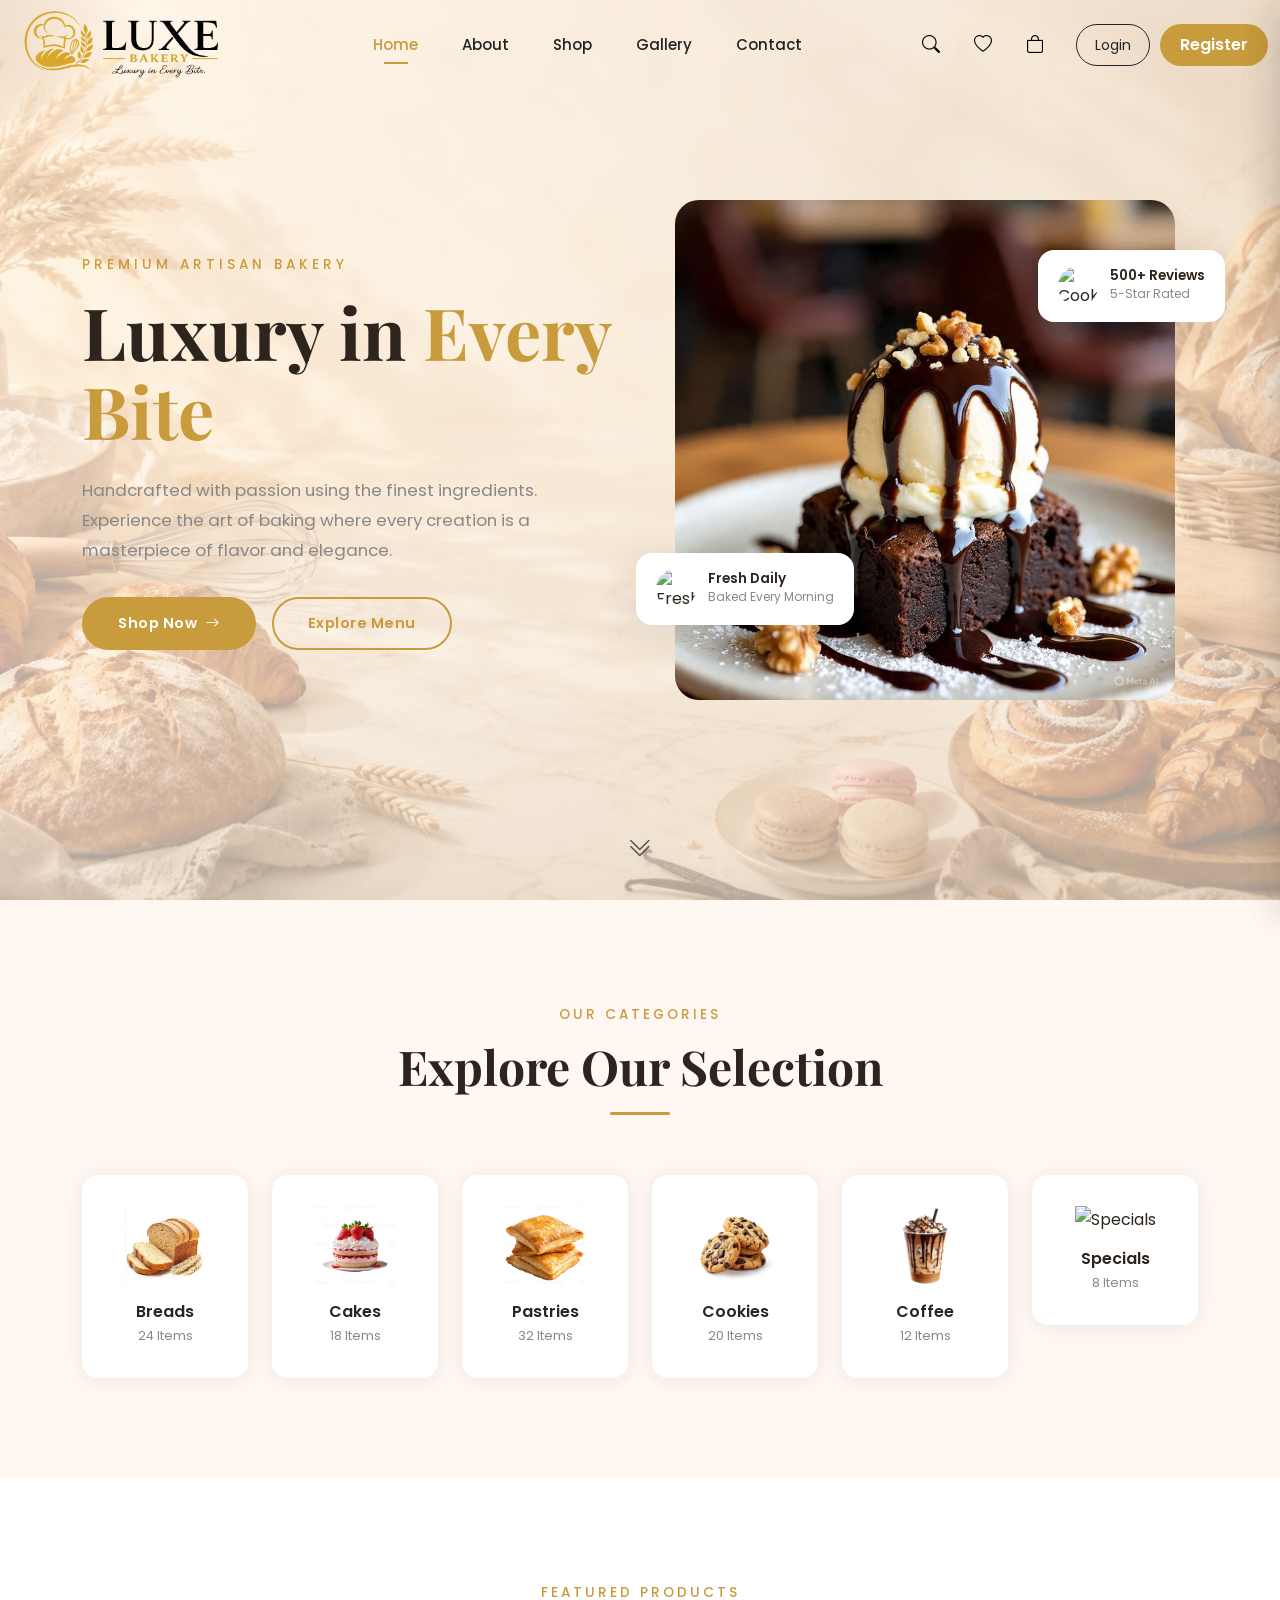
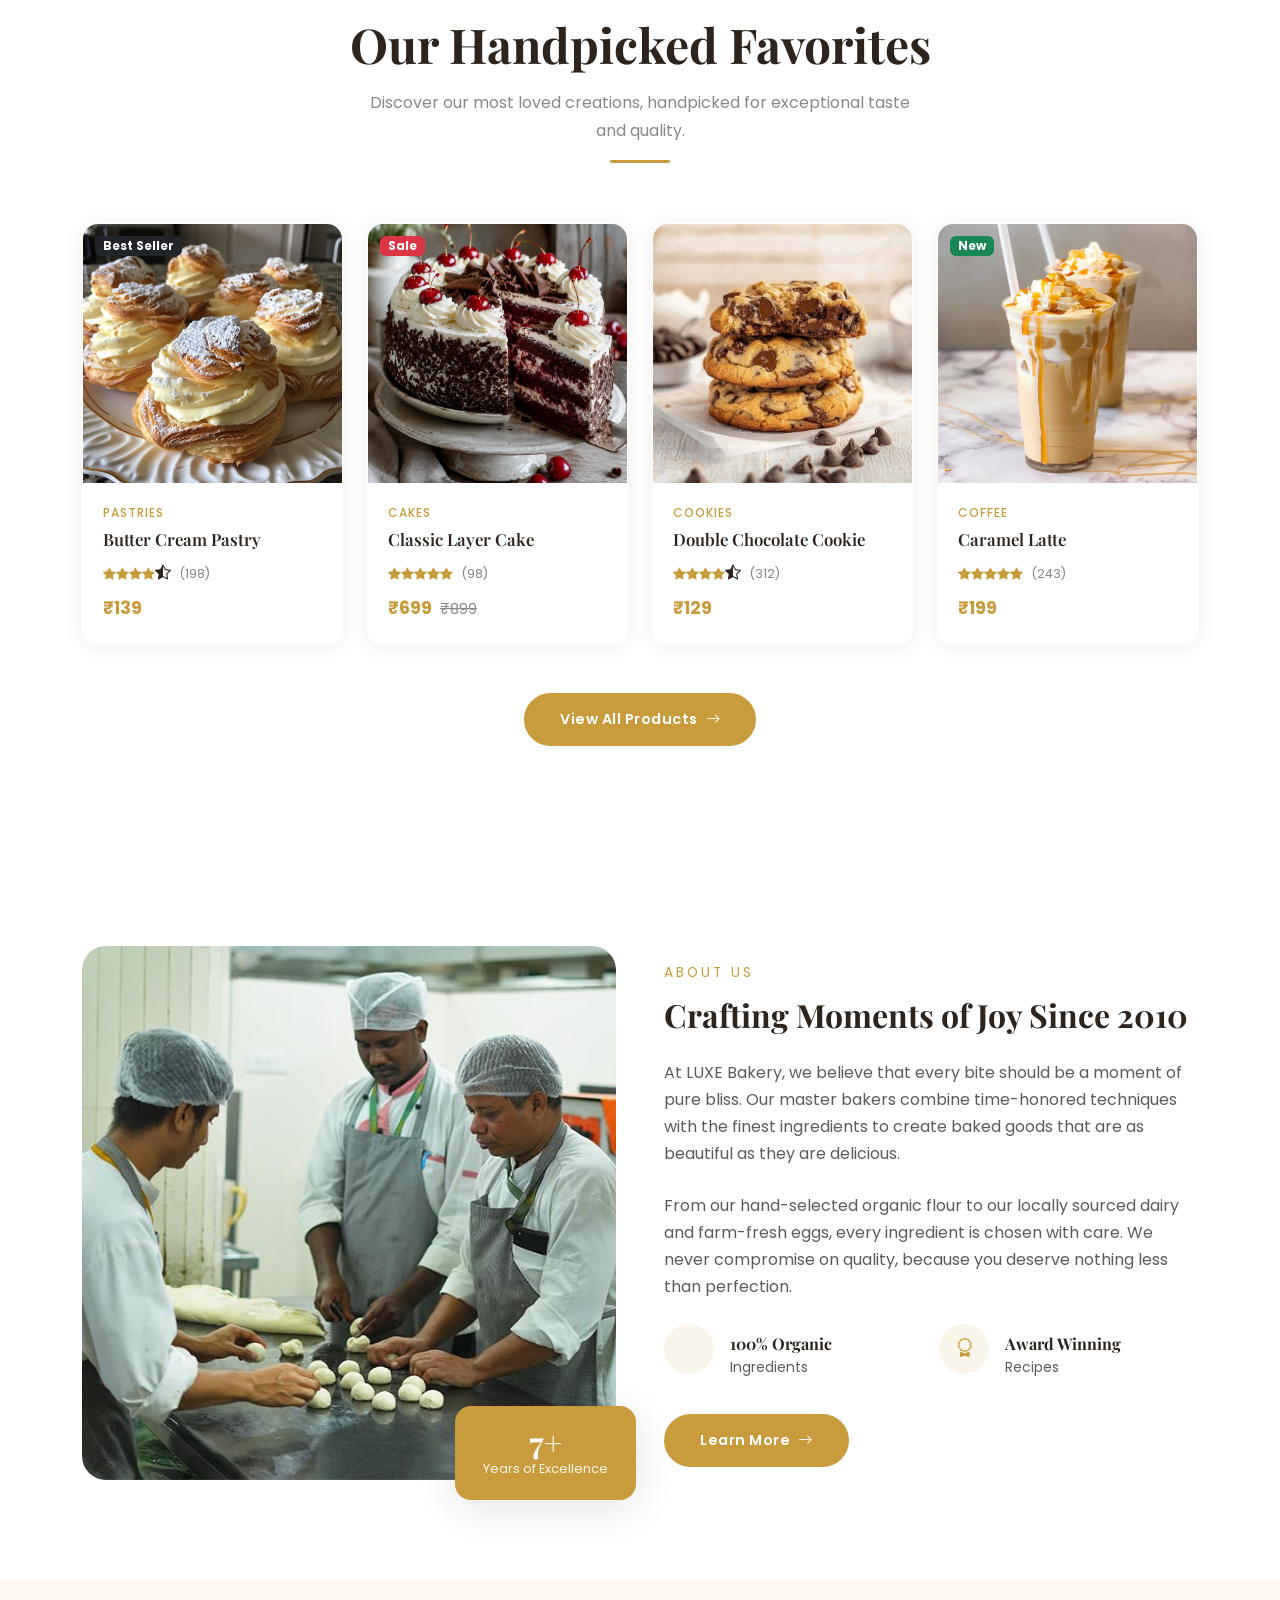
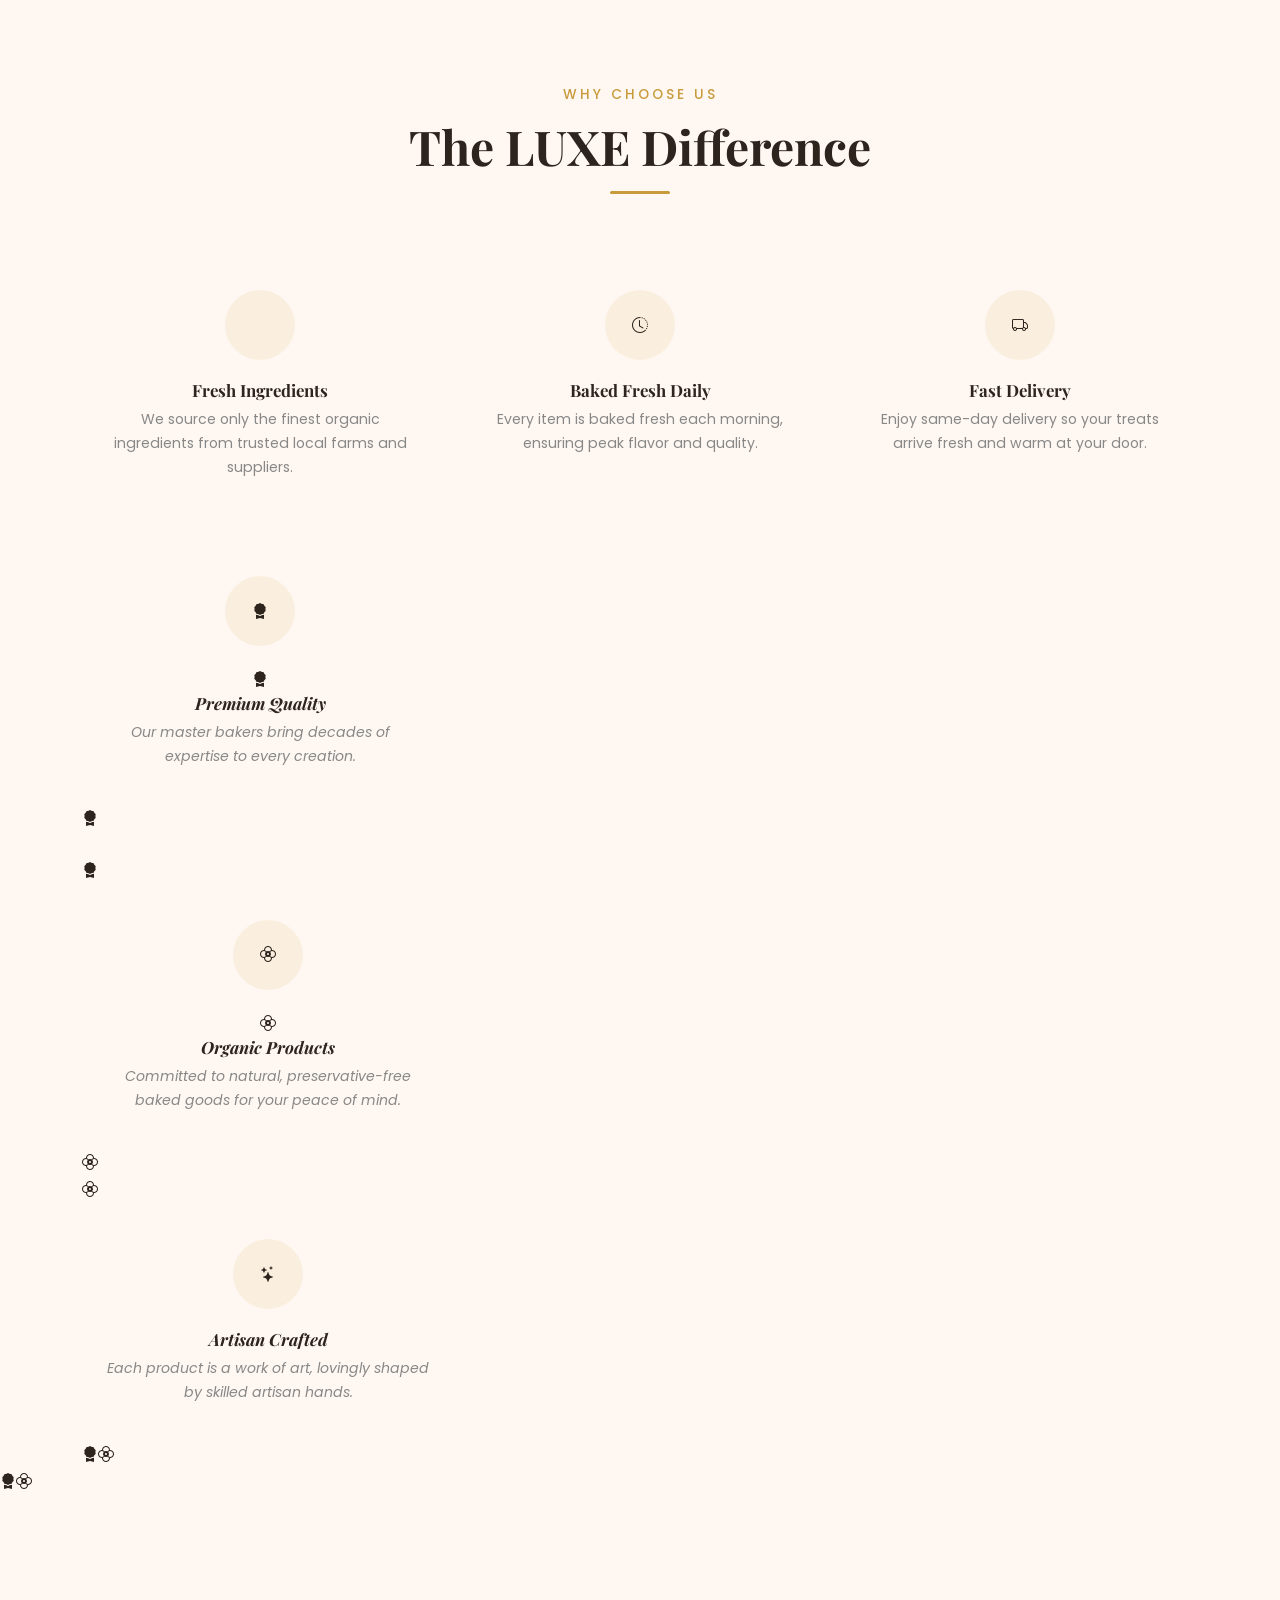
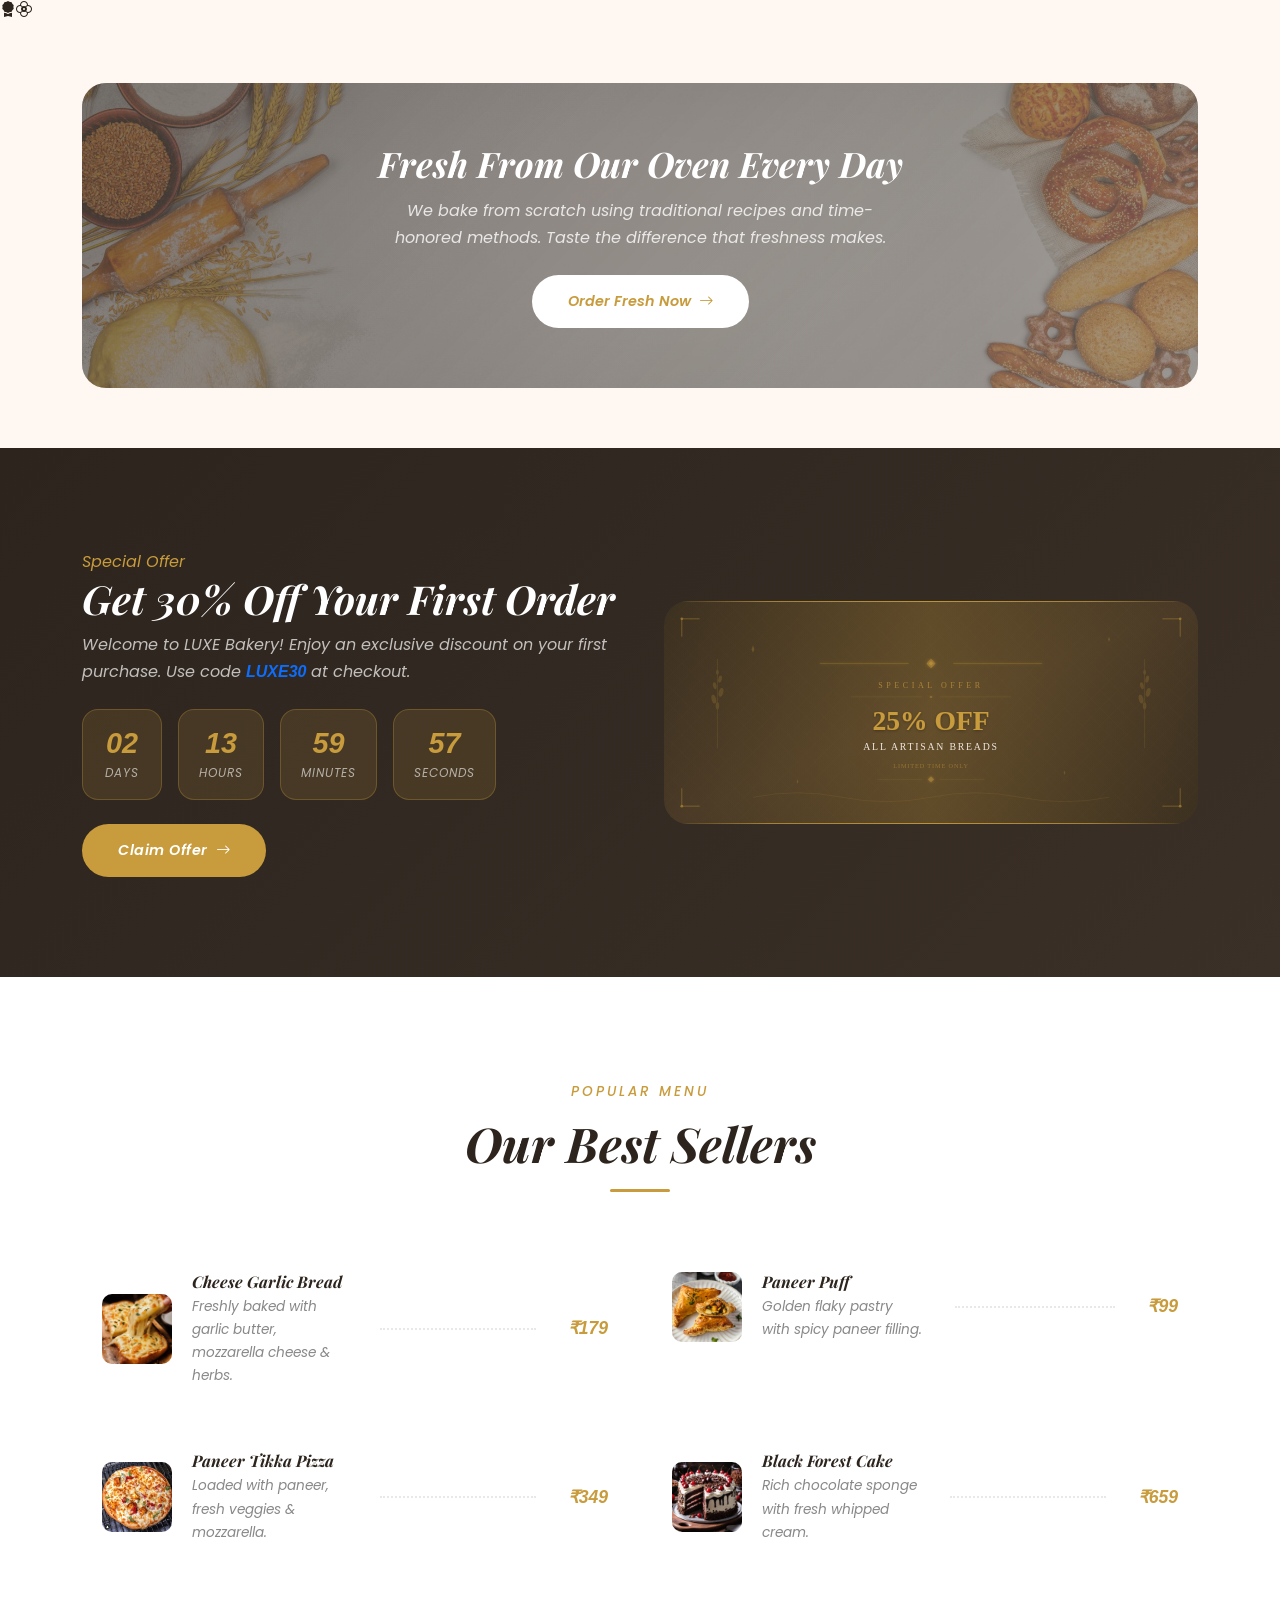
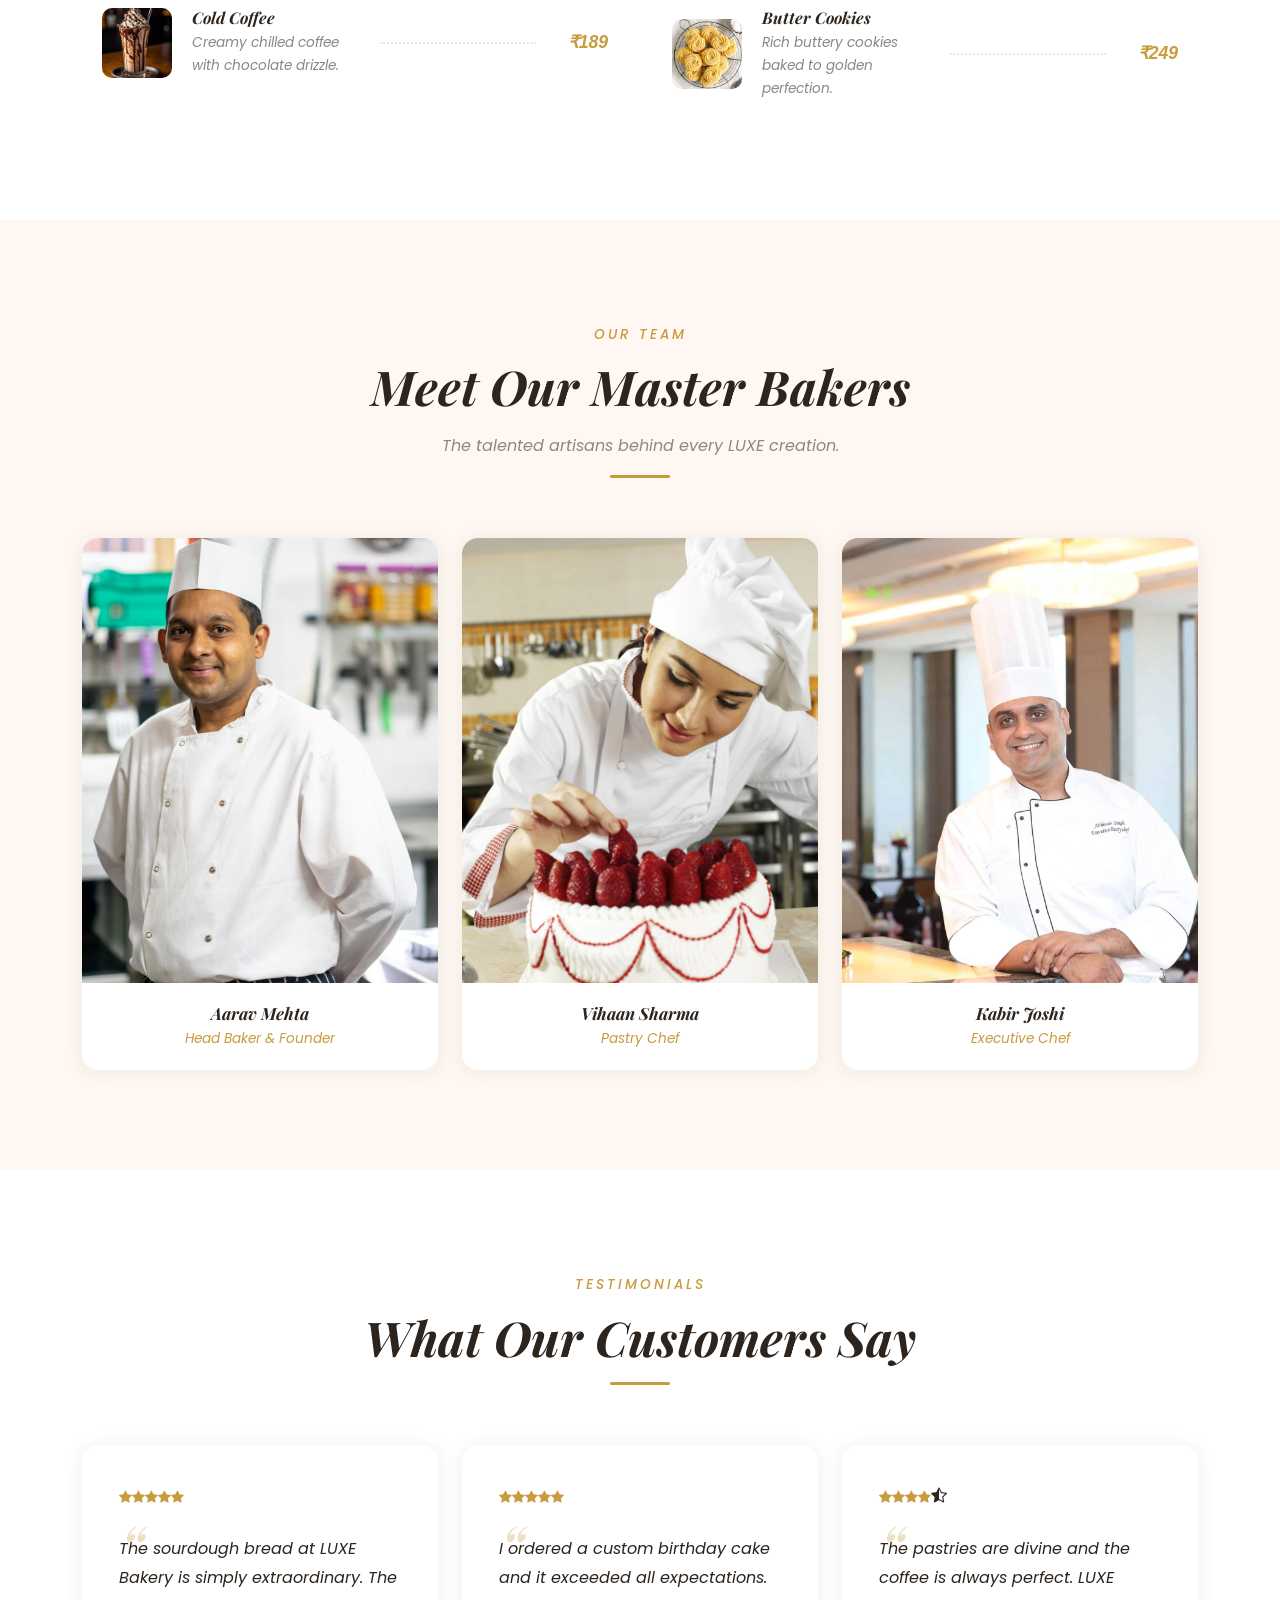
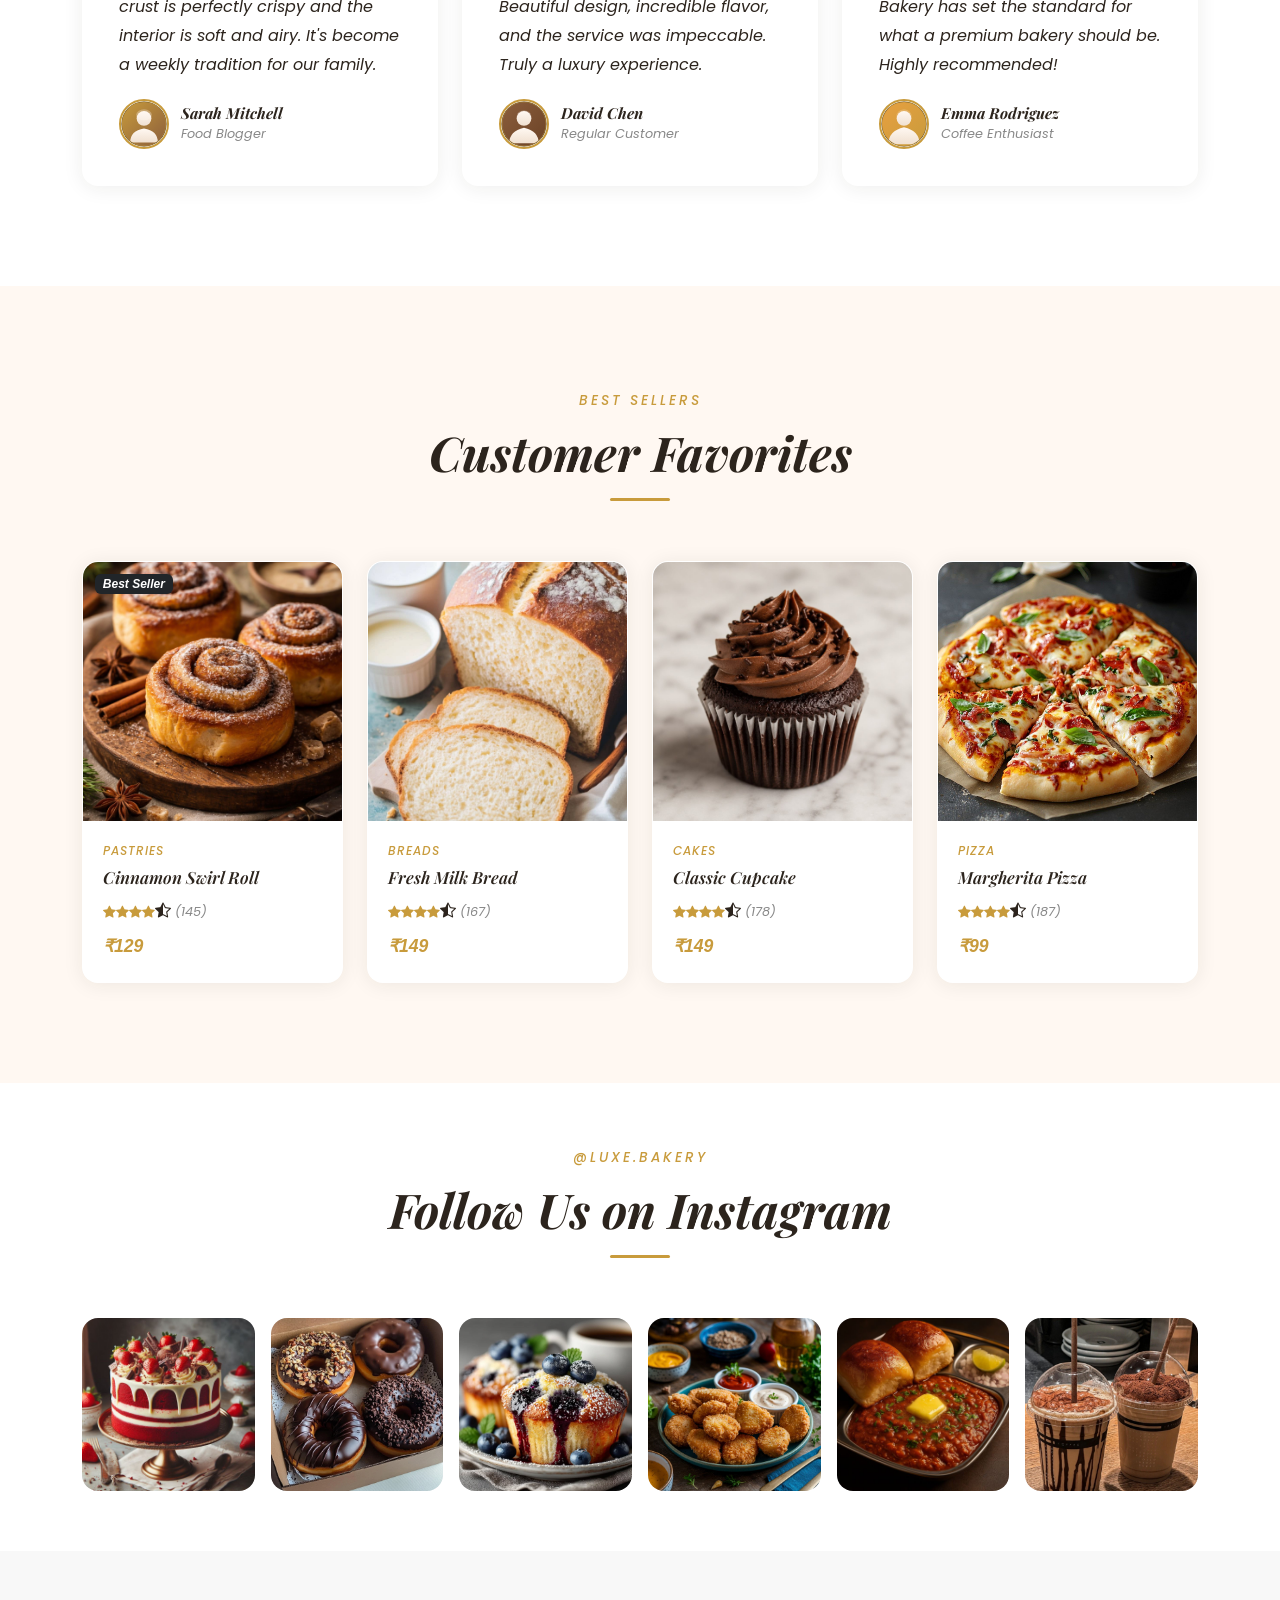
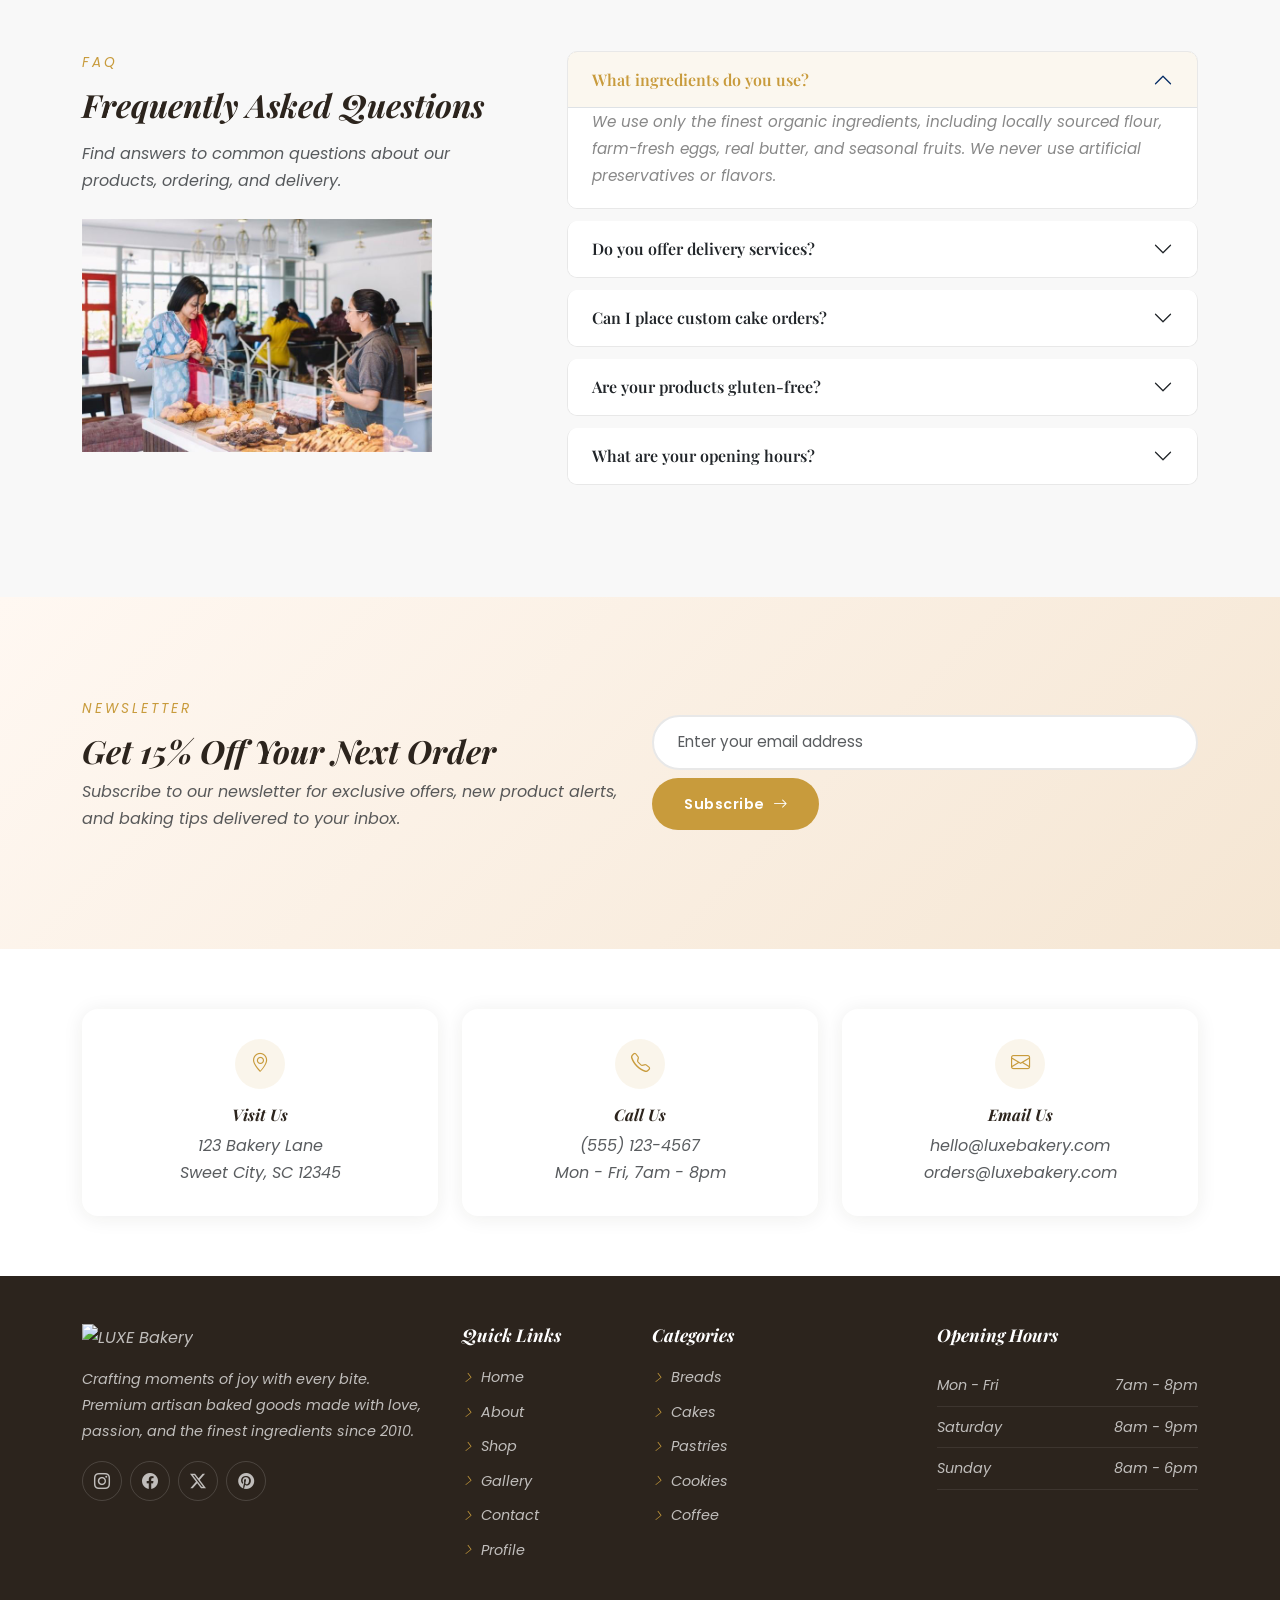
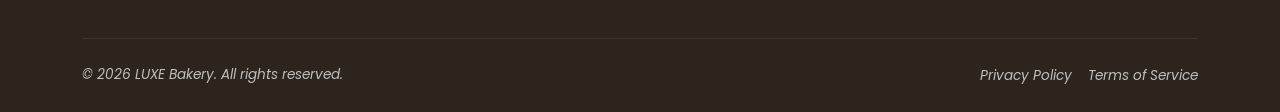
==== commit d19fe0eb: "Update index.html" ====
--- a/index.html
+++ b/index.html
@@ -313,42 +313,42 @@
       <div class="row g-4">
         <div class="col-sm-6 col-lg-4" data-aos="fade-up" data-aos-delay="0">
           <div class="why-card">
-            <div class="why-icon"><img src="images/icons/fresh-ingredients.svg" alt="Fresh Ingredients"></div>
+            <div class="why-icon"> <i class="bi-leaf-fill"></i> </div>
             <h5>Fresh Ingredients</h5>
             <p>We source only the finest organic ingredients from trusted local farms and suppliers.</p>
           </div>
         </div>
         <div class="col-sm-6 col-lg-4" data-aos="fade-up" data-aos-delay="100">
           <div class="why-card">
-            <div class="why-icon"><img src="images/icons/daily-baking.svg" alt="Daily Baking"></div>
+            <div class="why-icon"><i class="bi-clock-history"></i></div>
             <h5>Baked Fresh Daily</h5>
             <p>Every item is baked fresh each morning, ensuring peak flavor and quality.</p>
           </div>
         </div>
         <div class="col-sm-6 col-lg-4" data-aos="fade-up" data-aos-delay="200">
           <div class="why-card">
-            <div class="why-icon"><img src="images/icons/fast-delivery.svg" alt="Fast Delivery"></div>
+            <div class="why-icon"><i class="bi-truck"></i></div>
             <h5>Fast Delivery</h5>
             <p>Enjoy same-day delivery so your treats arrive fresh and warm at your door.</p>
           </div>
         </div>
         <div class="col-sm-6 col-lg-4" data-aos="fade-up" data-aos-delay="300">
           <div class="why-card">
-            <div class="why-icon"><img src="images/icons/premium-quality.svg" alt="Premium Quality"></div>
+            <div class="why-icon"><i class="bi-award-fill"></div>
             <h5>Premium Quality</h5>
             <p>Our master bakers bring decades of expertise to every creation.</p>
           </div>
         </div>
         <div class="col-sm-6 col-lg-4" data-aos="fade-up" data-aos-delay="400">
           <div class="why-card">
-            <div class="why-icon"><img src="images/icons/organic.svg" alt="Organic Products"></div>
+            <div class="why-icon"><i class="bi-flower2"></div>
             <h5>Organic Products</h5>
             <p>Committed to natural, preservative-free baked goods for your peace of mind.</p>
           </div>
         </div>
         <div class="col-sm-6 col-lg-4" data-aos="fade-up" data-aos-delay="500">
           <div class="why-card">
-            <div class="why-icon"><img src="images/icons/croissant-icon.svg" alt="Artisan Craft"></div>
+            <div class="why-icon"><i class="bi-stars"></i></div>
             <h5>Artisan Crafted</h5>
             <p>Each product is a work of art, lovingly shaped by skilled artisan hands.</p>
           </div>
@@ -965,4 +965,4 @@
   </script>
 </body>
 
-</html>+</html>
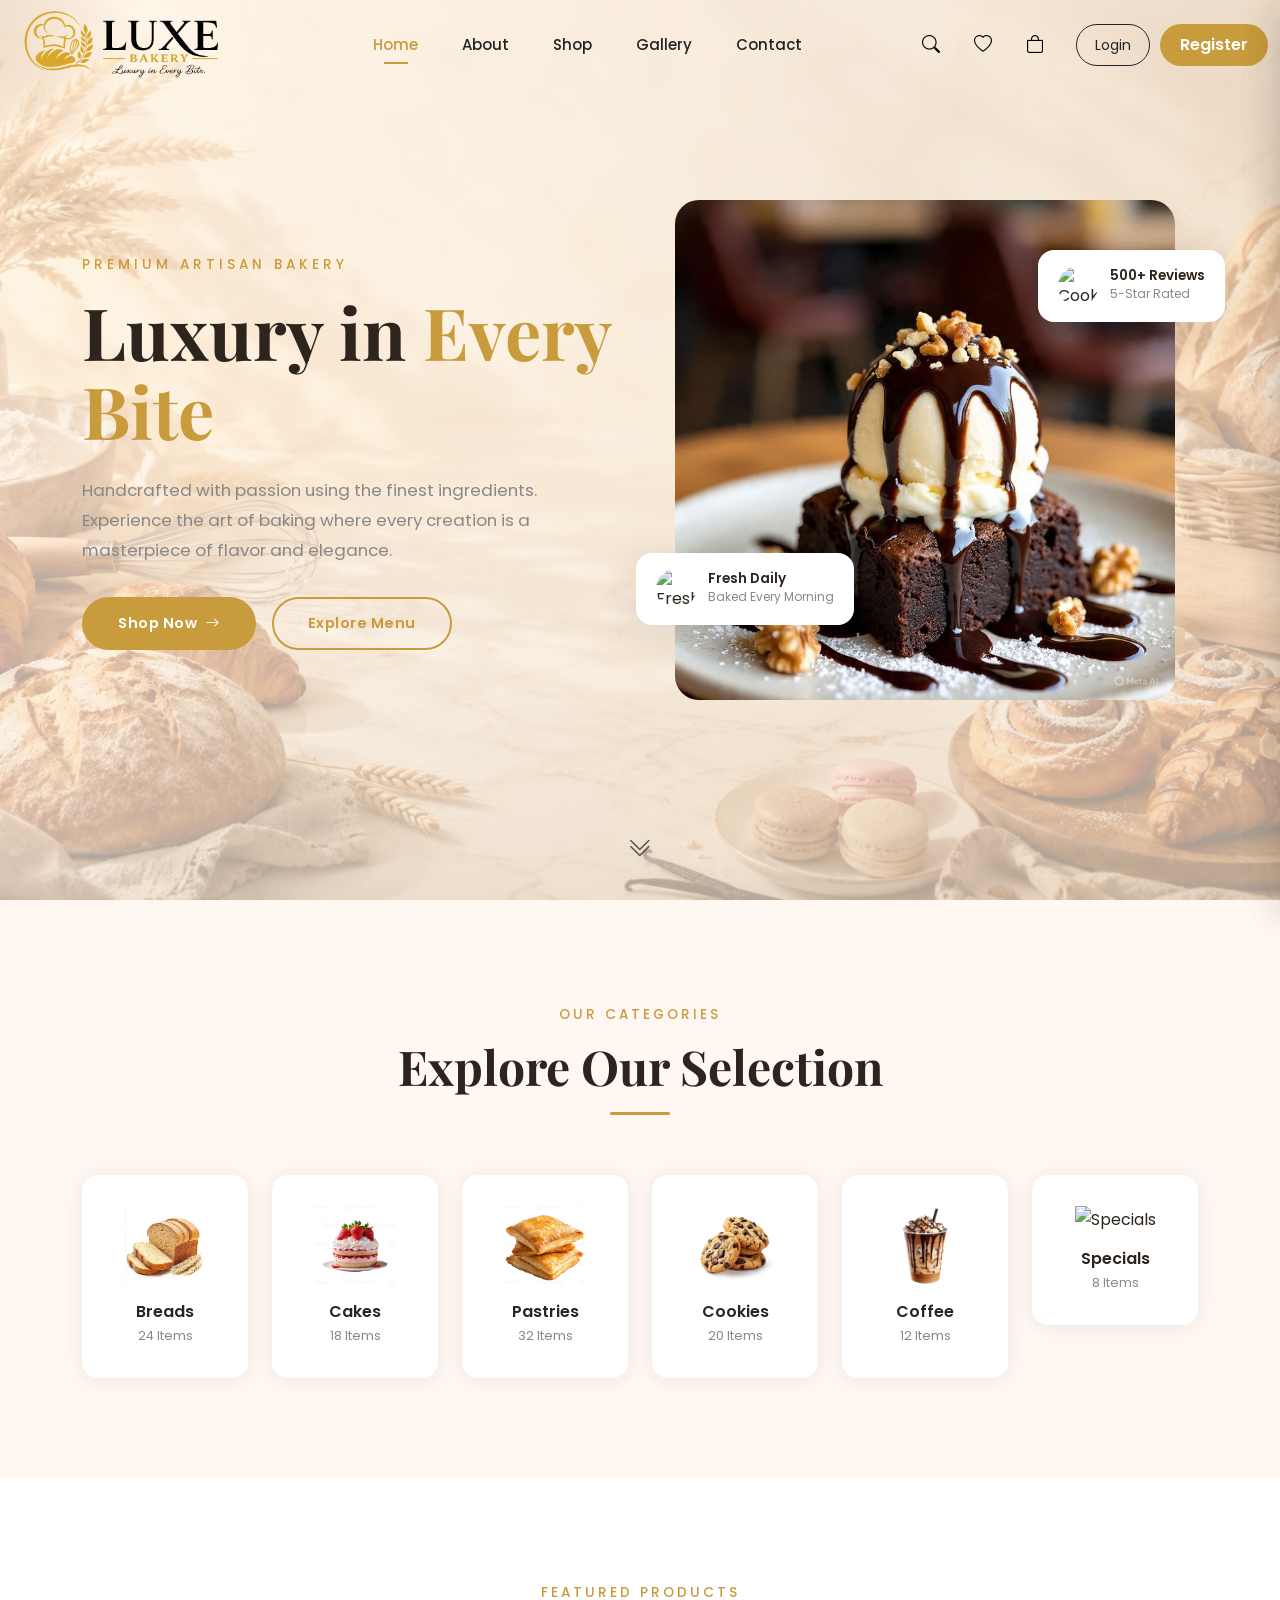
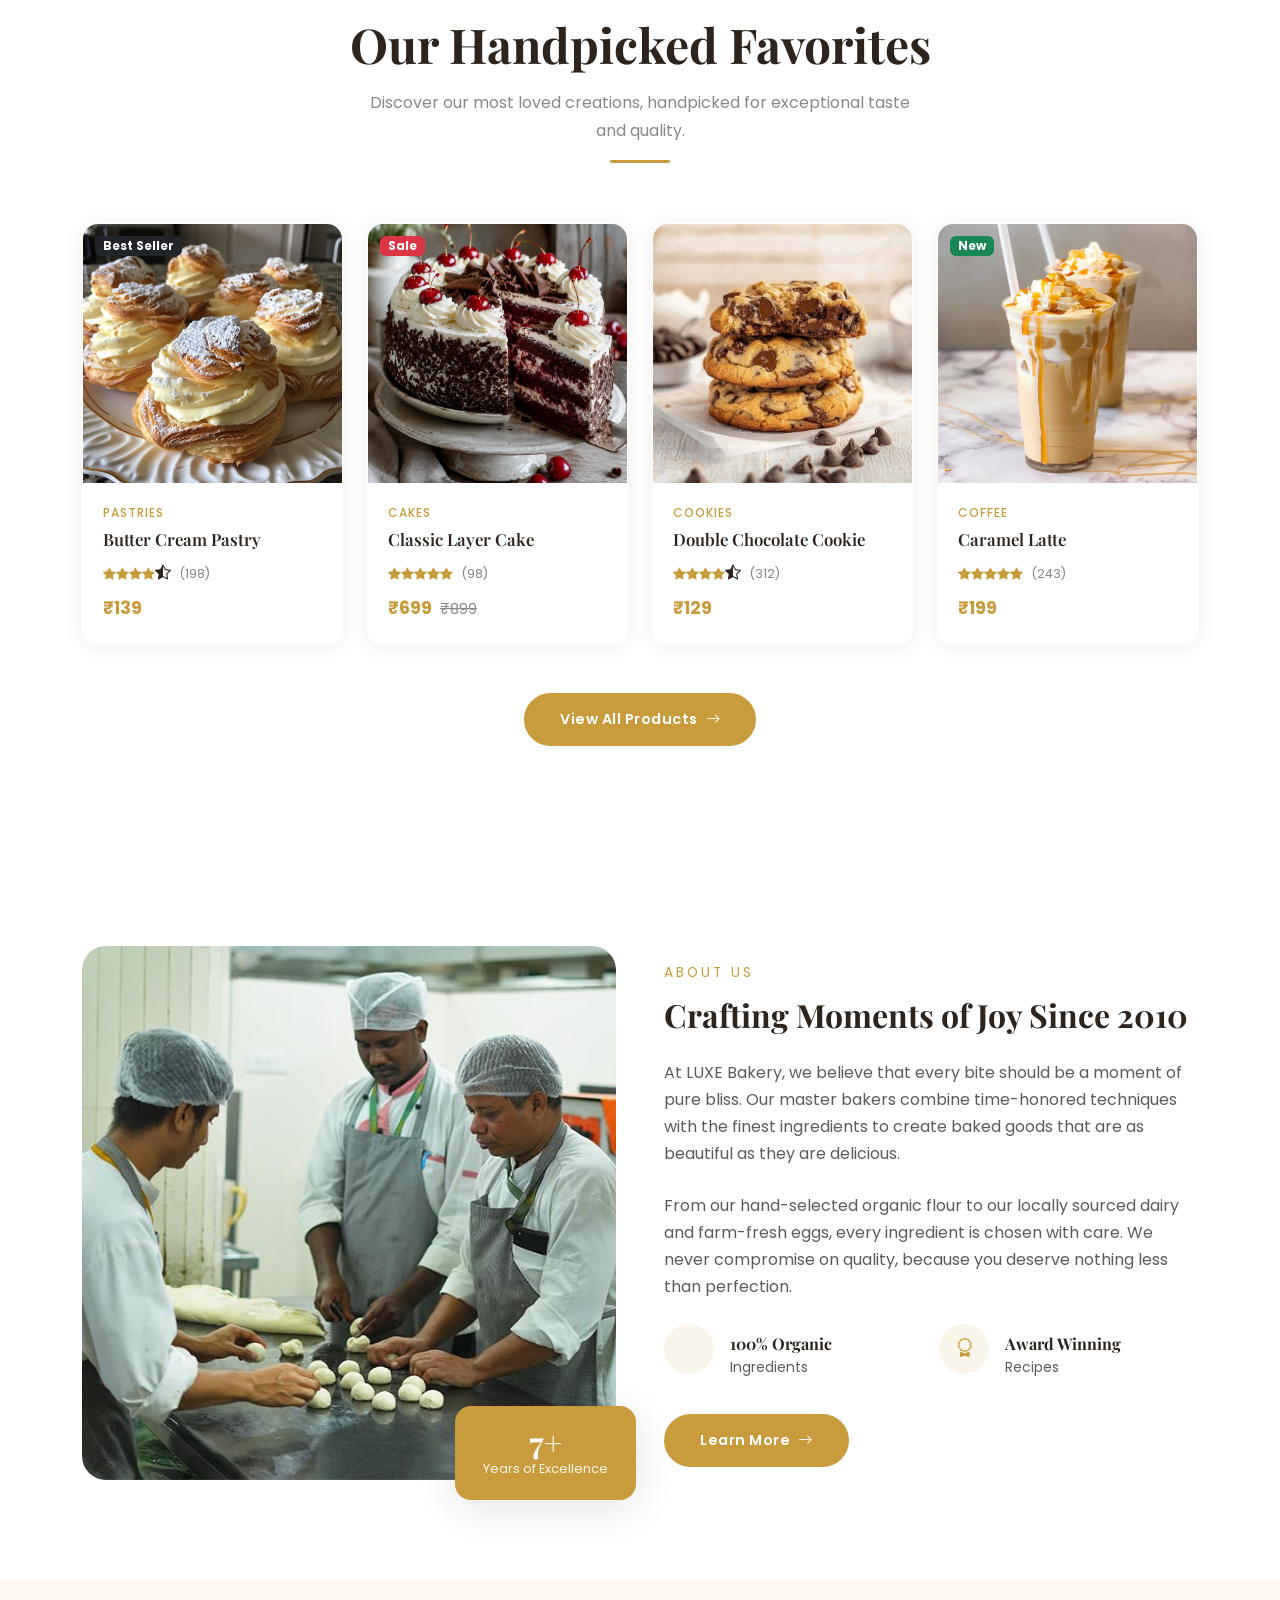
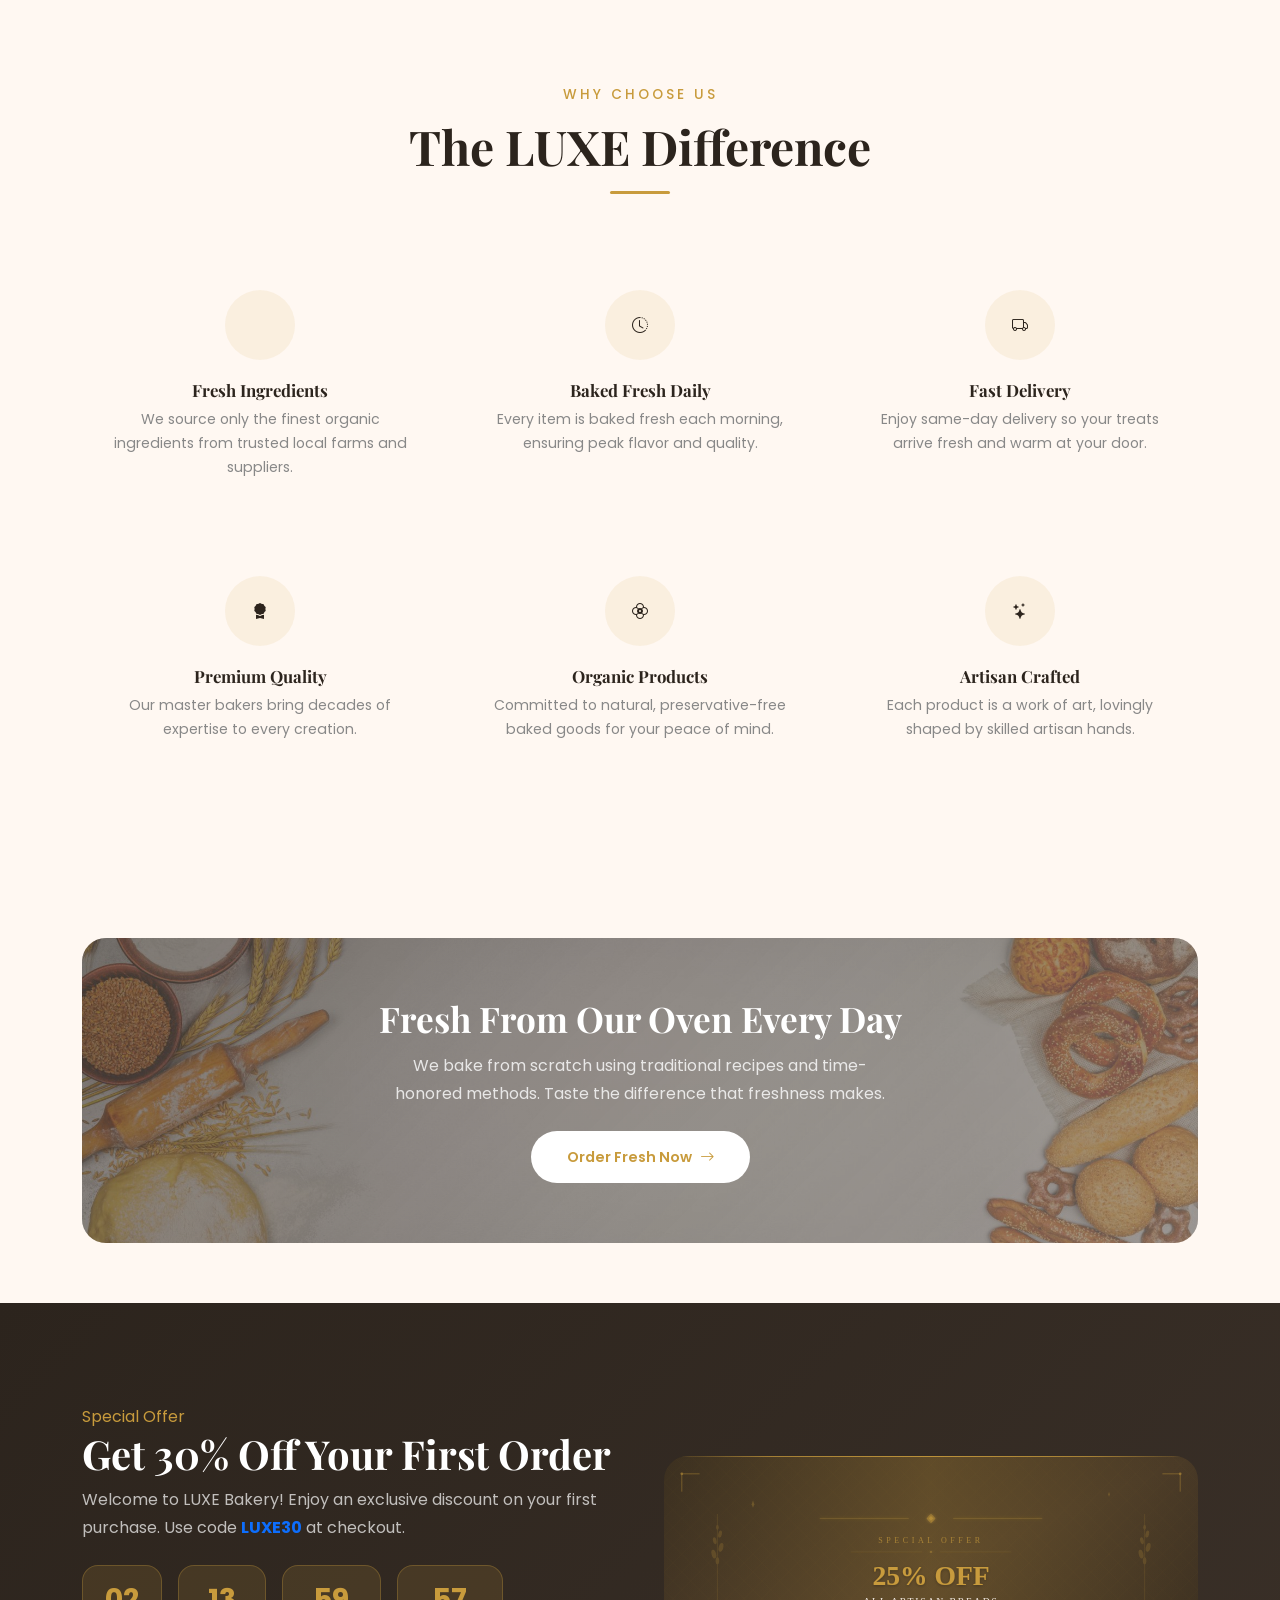
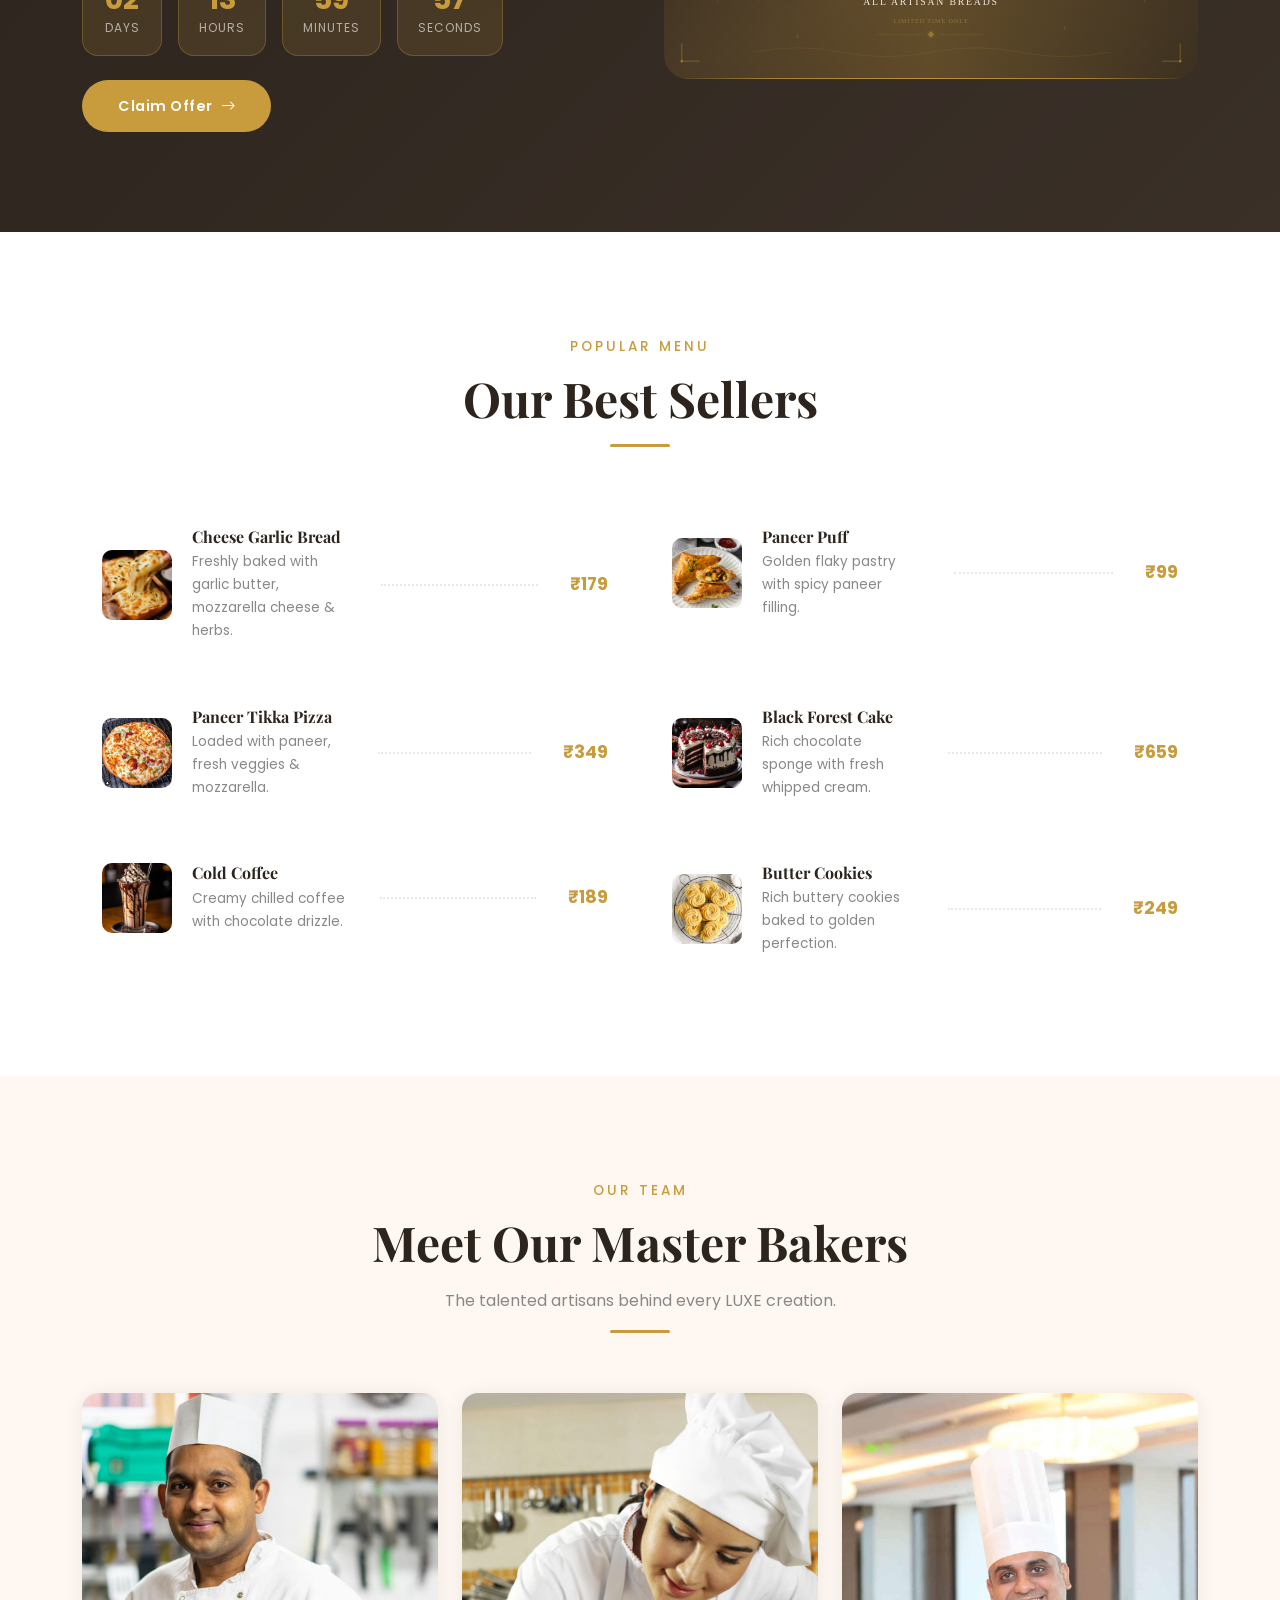
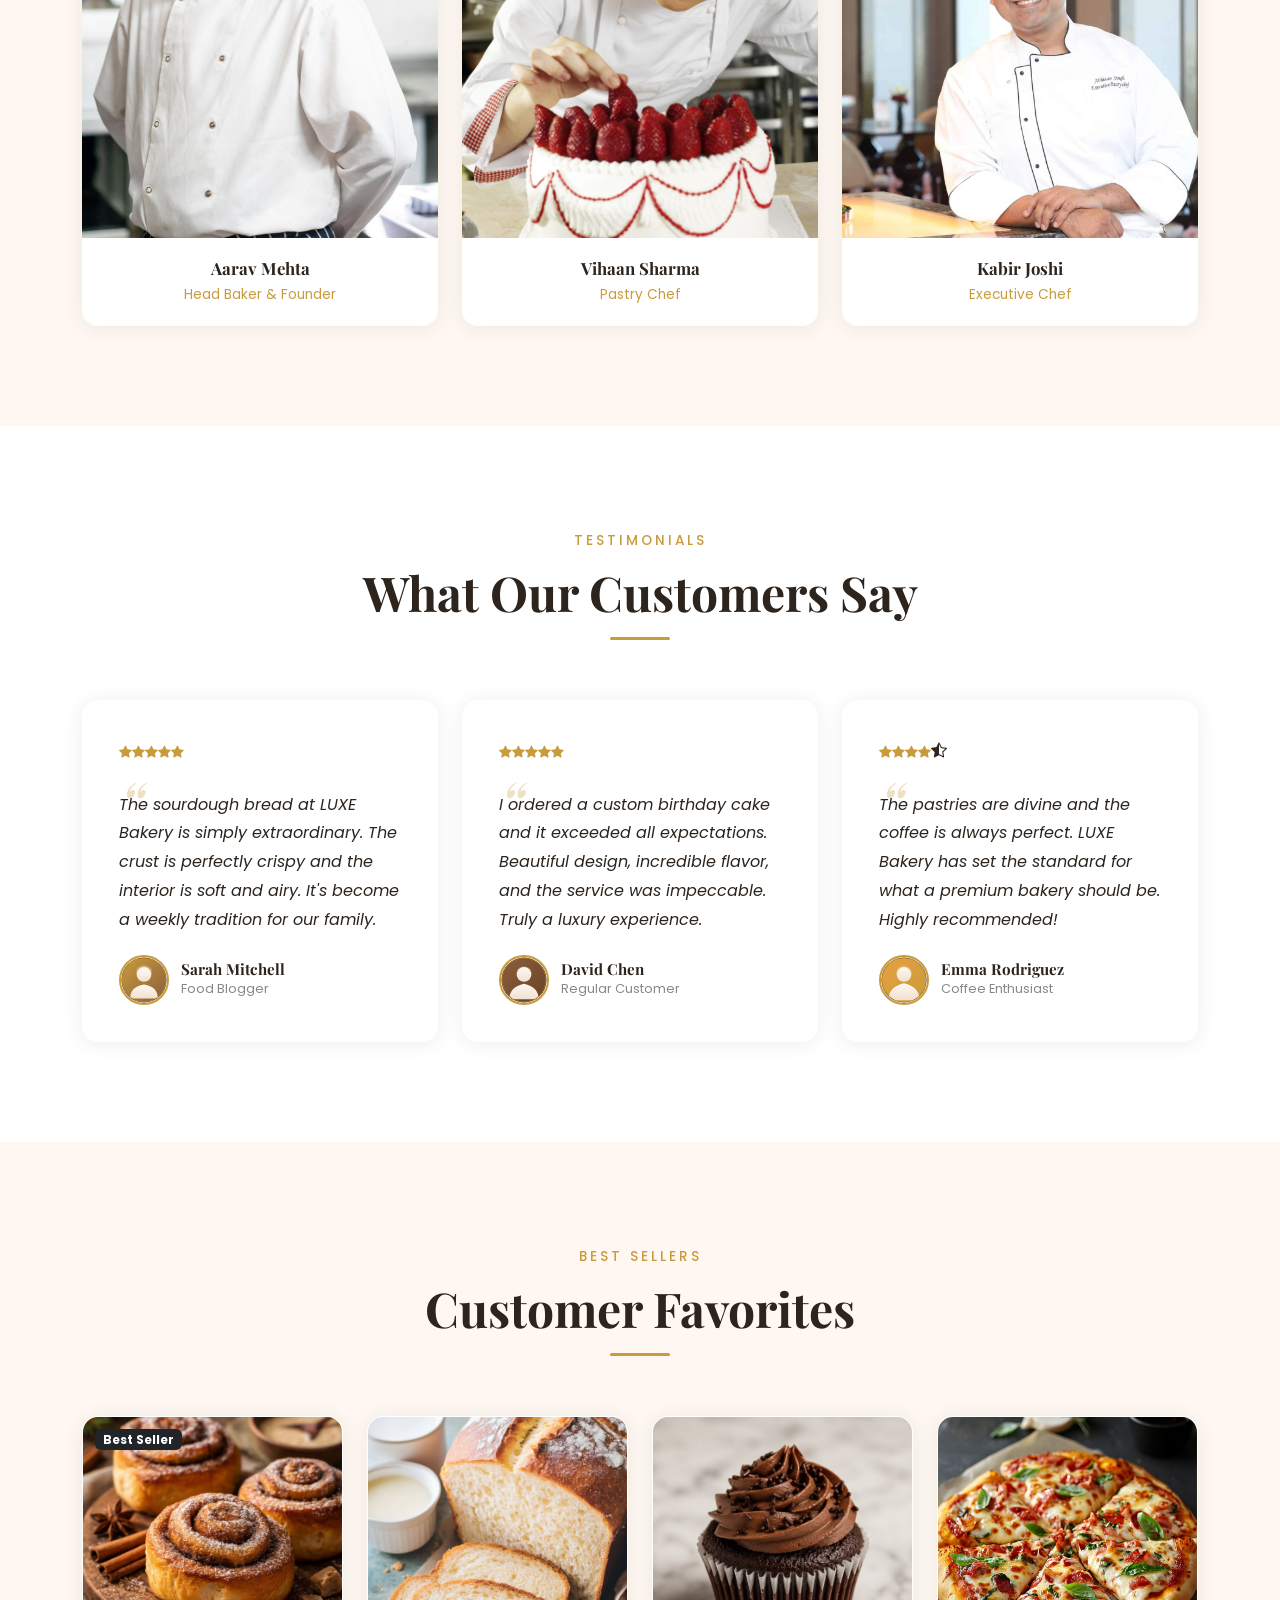
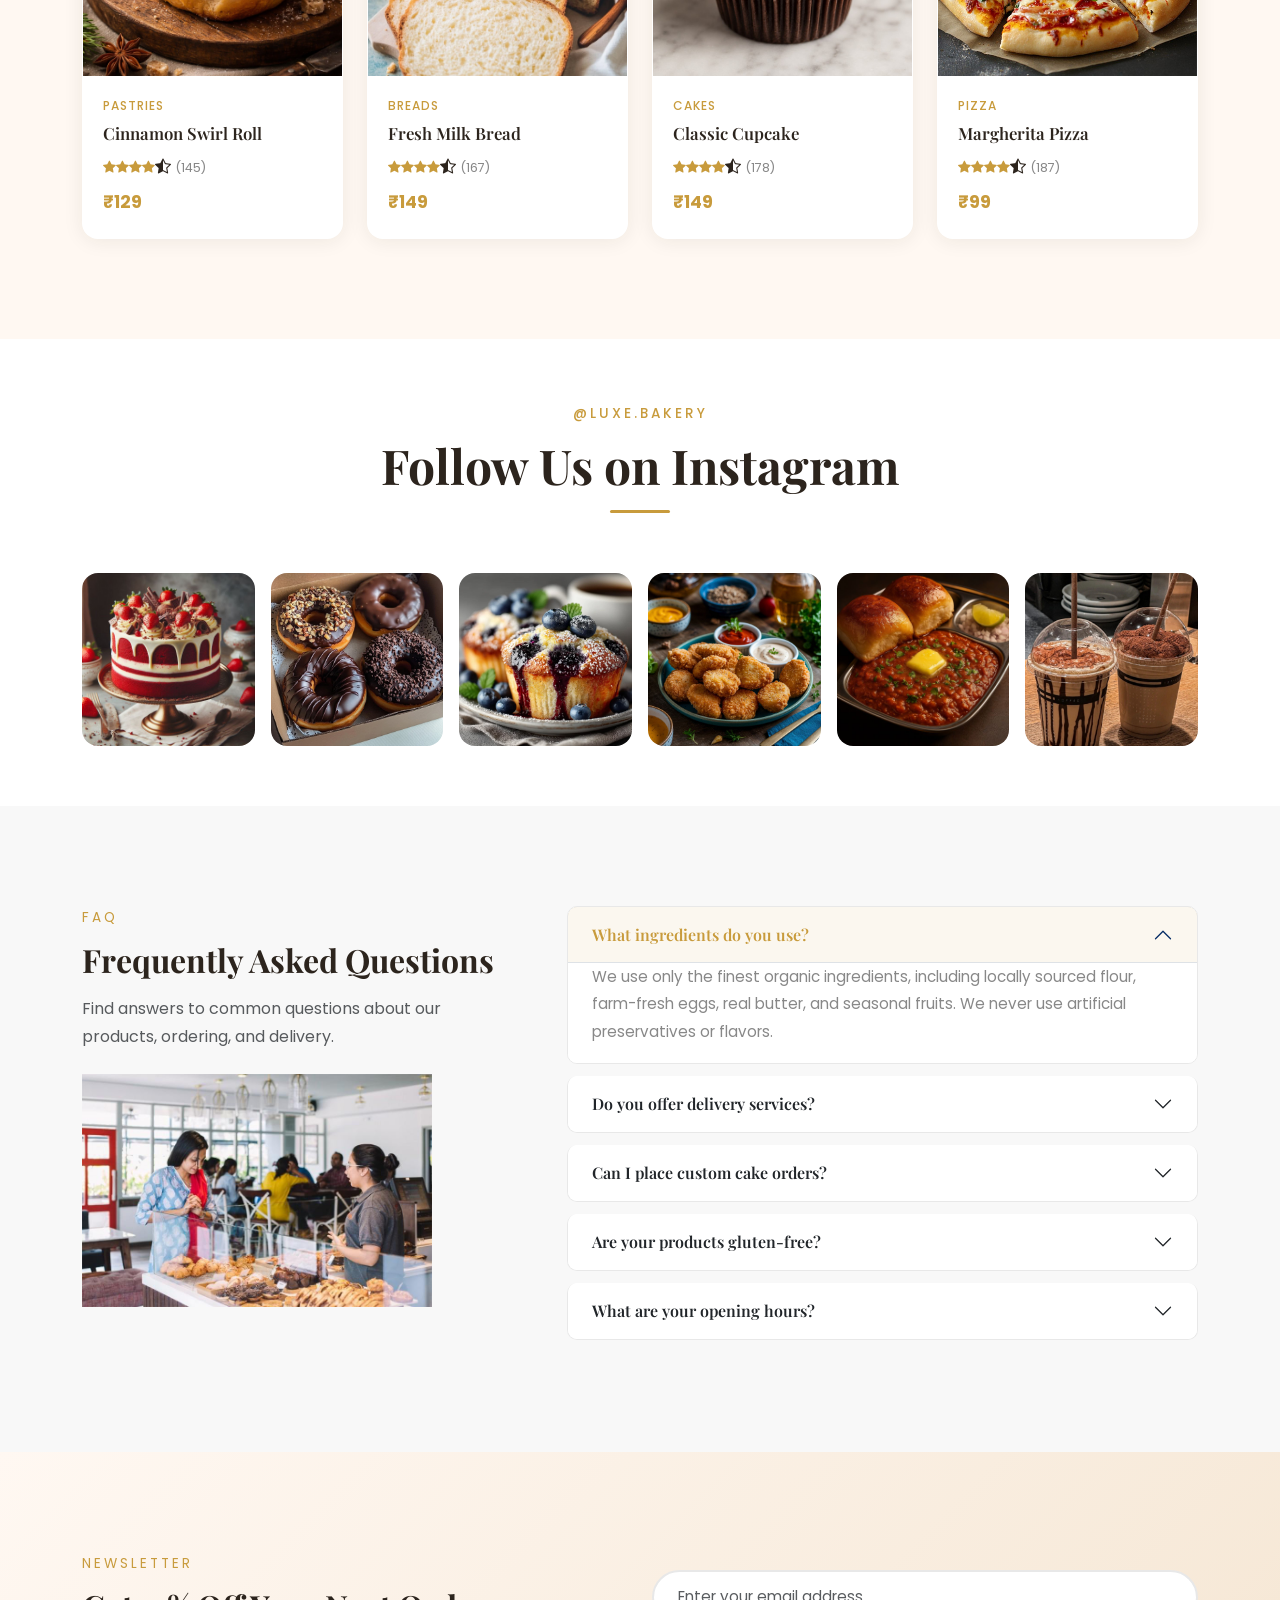
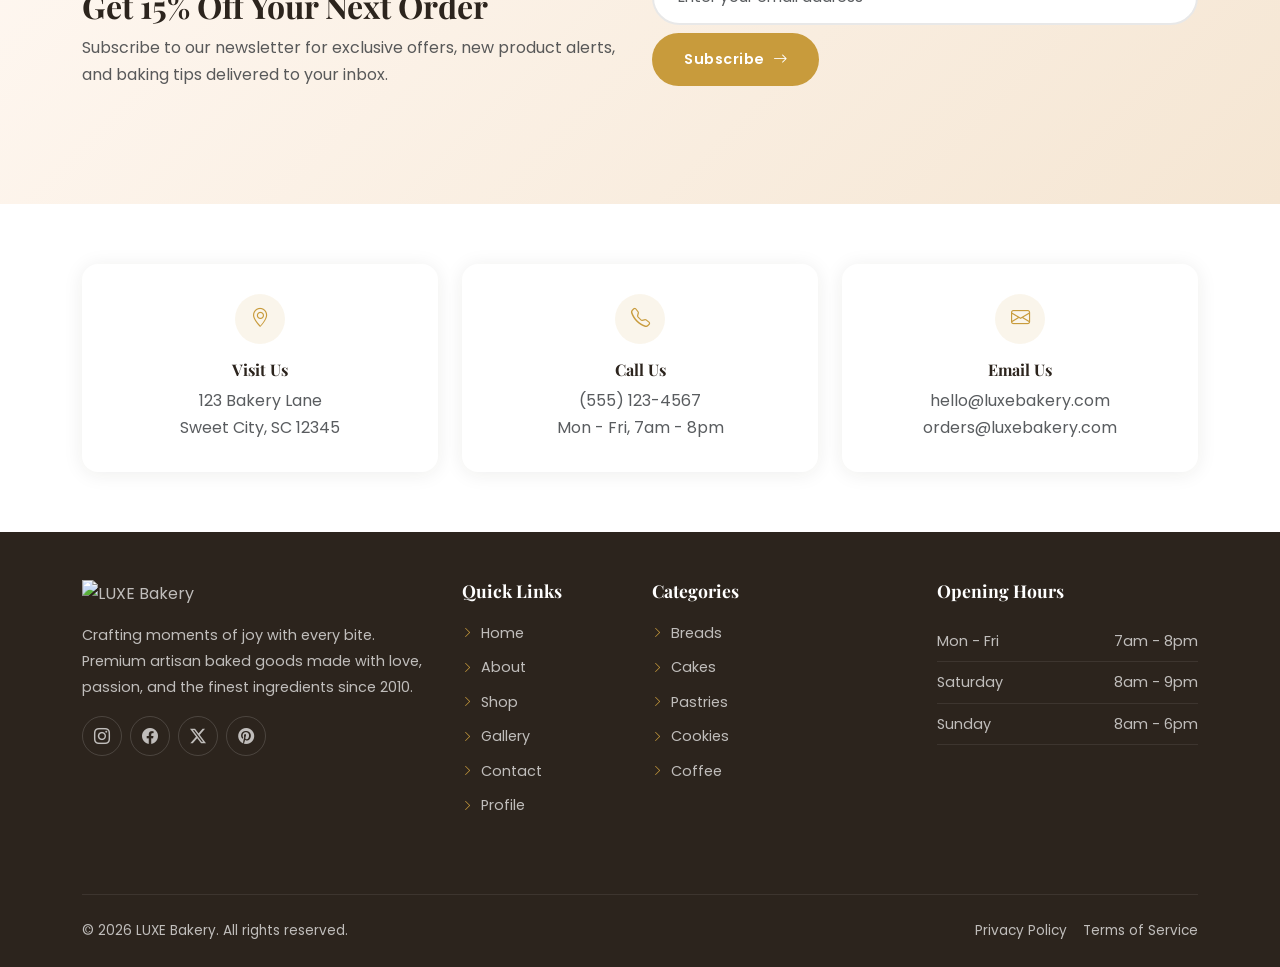
==== commit a772e099: "Update index.html" ====
--- a/index.html
+++ b/index.html
@@ -320,35 +320,35 @@
         </div>
         <div class="col-sm-6 col-lg-4" data-aos="fade-up" data-aos-delay="100">
           <div class="why-card">
-            <div class="why-icon"><i class="bi-clock-history"></i></div>
+            <div class="why-icon"> <i class="bi-clock-history"></i> </div>
             <h5>Baked Fresh Daily</h5>
             <p>Every item is baked fresh each morning, ensuring peak flavor and quality.</p>
           </div>
         </div>
         <div class="col-sm-6 col-lg-4" data-aos="fade-up" data-aos-delay="200">
           <div class="why-card">
-            <div class="why-icon"><i class="bi-truck"></i></div>
+            <div class="why-icon"> <i class="bi-truck"></i> </div>
             <h5>Fast Delivery</h5>
             <p>Enjoy same-day delivery so your treats arrive fresh and warm at your door.</p>
           </div>
         </div>
         <div class="col-sm-6 col-lg-4" data-aos="fade-up" data-aos-delay="300">
           <div class="why-card">
-            <div class="why-icon"><i class="bi-award-fill"></div>
+            <div class="why-icon"> <i class="bi-award-fill"></i> </div>
             <h5>Premium Quality</h5>
             <p>Our master bakers bring decades of expertise to every creation.</p>
           </div>
         </div>
         <div class="col-sm-6 col-lg-4" data-aos="fade-up" data-aos-delay="400">
           <div class="why-card">
-            <div class="why-icon"><i class="bi-flower2"></div>
+            <div class="why-icon"> <i class="bi-flower2"></i> </div>
             <h5>Organic Products</h5>
             <p>Committed to natural, preservative-free baked goods for your peace of mind.</p>
           </div>
         </div>
         <div class="col-sm-6 col-lg-4" data-aos="fade-up" data-aos-delay="500">
           <div class="why-card">
-            <div class="why-icon"><i class="bi-stars"></i></div>
+            <div class="why-icon"> <i class="bi-stars"></i> </div>
             <h5>Artisan Crafted</h5>
             <p>Each product is a work of art, lovingly shaped by skilled artisan hands.</p>
           </div>
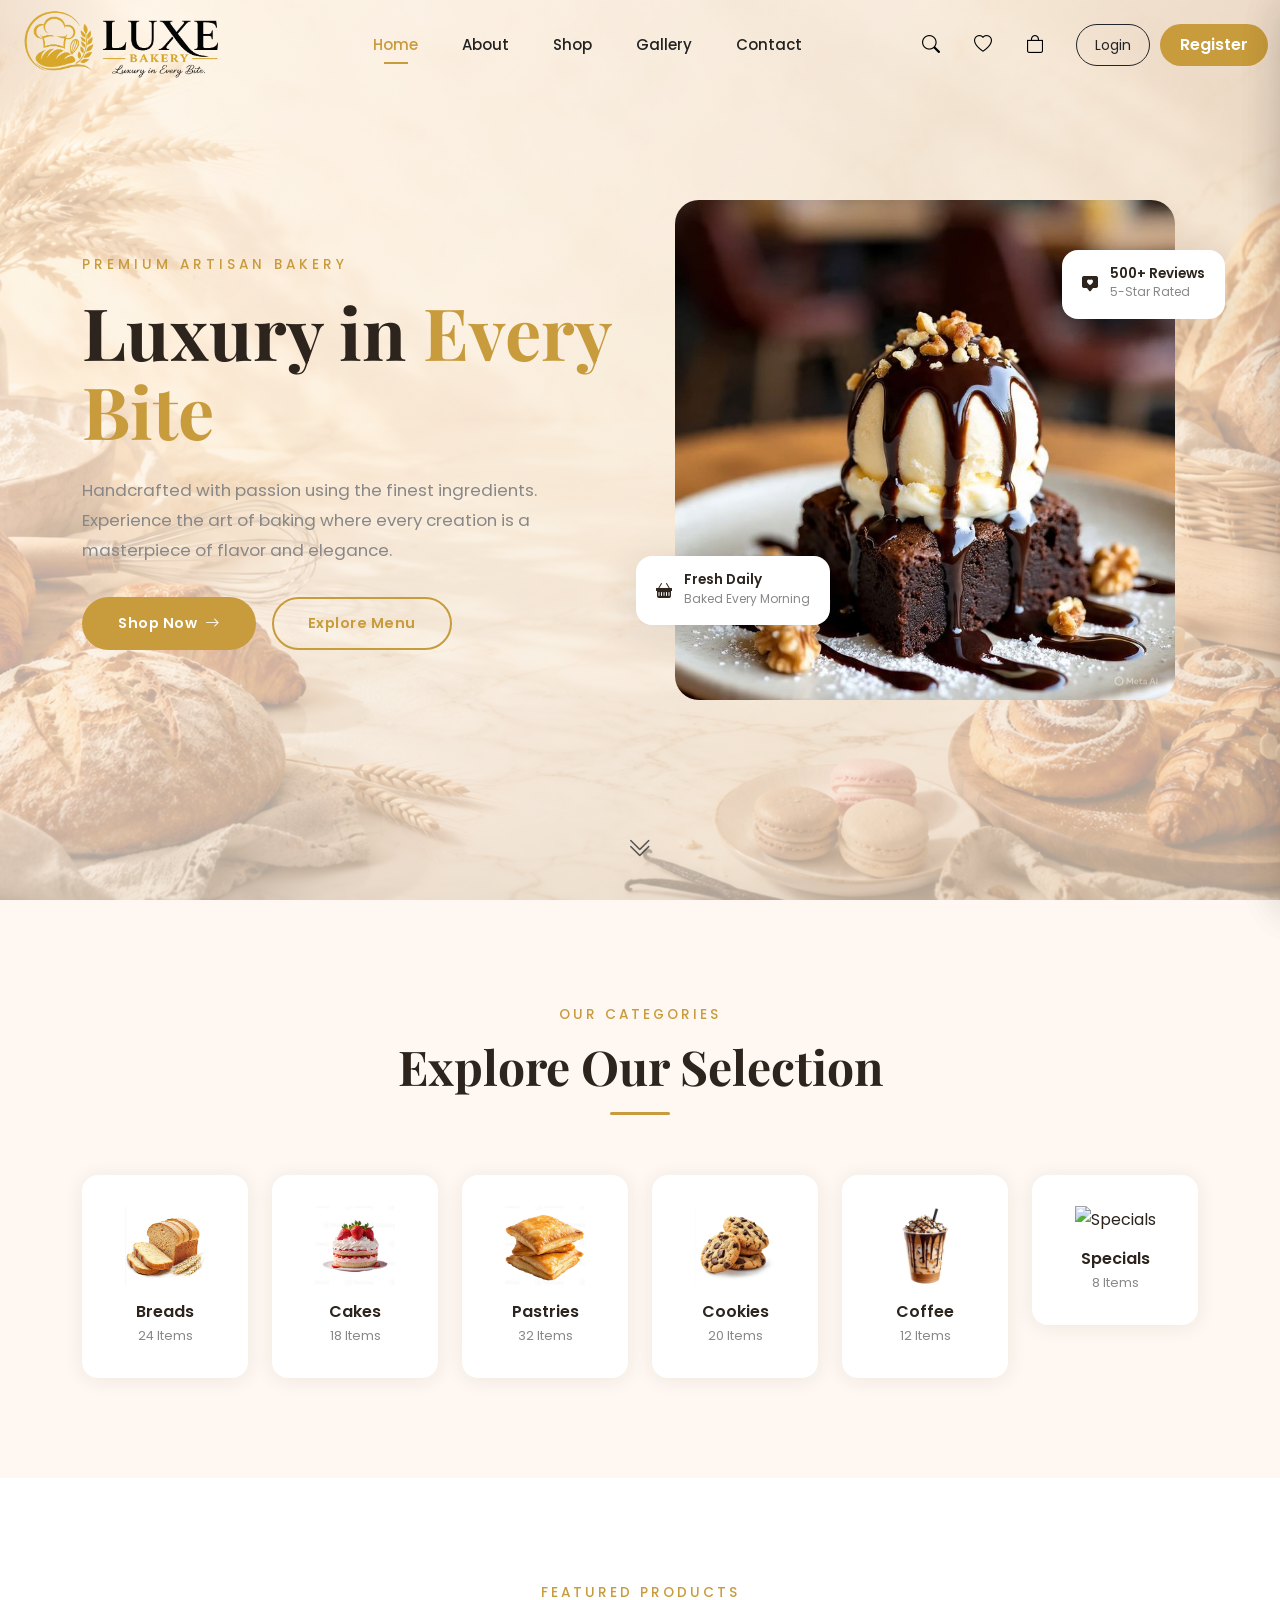
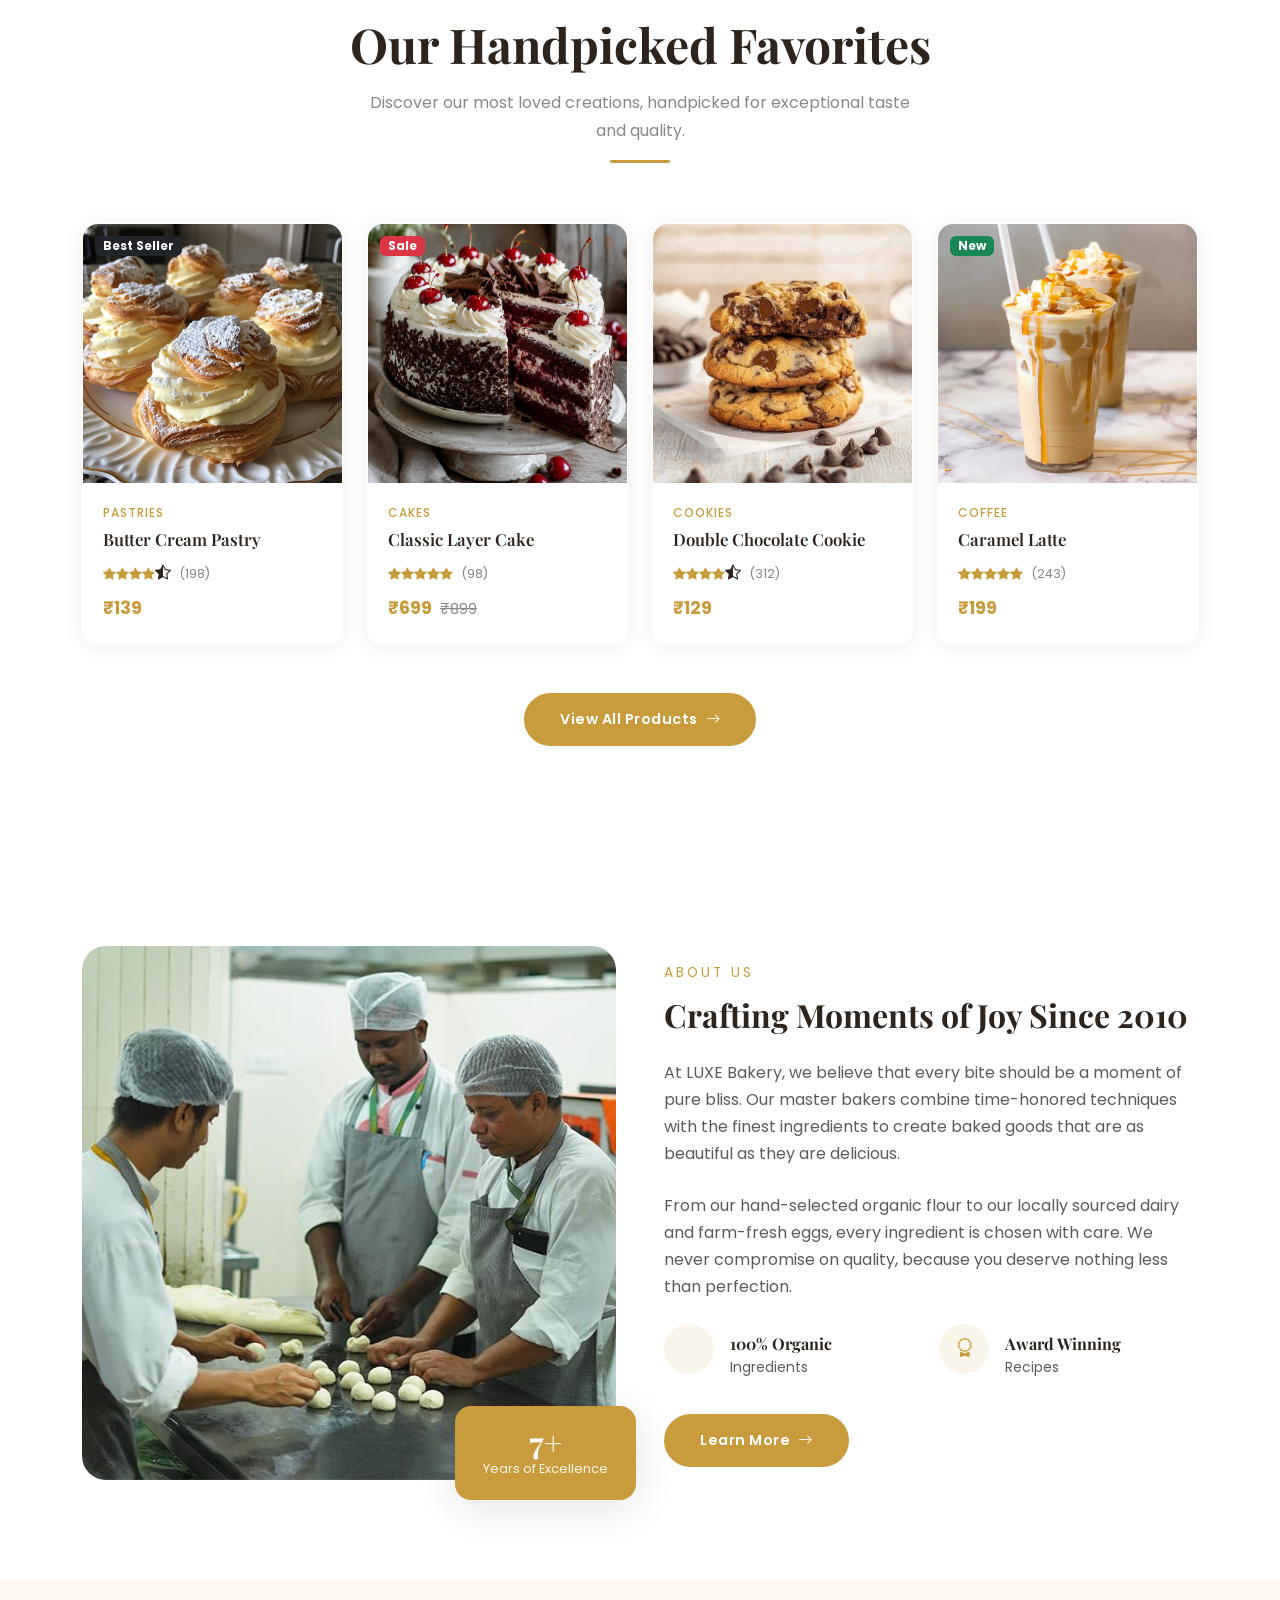
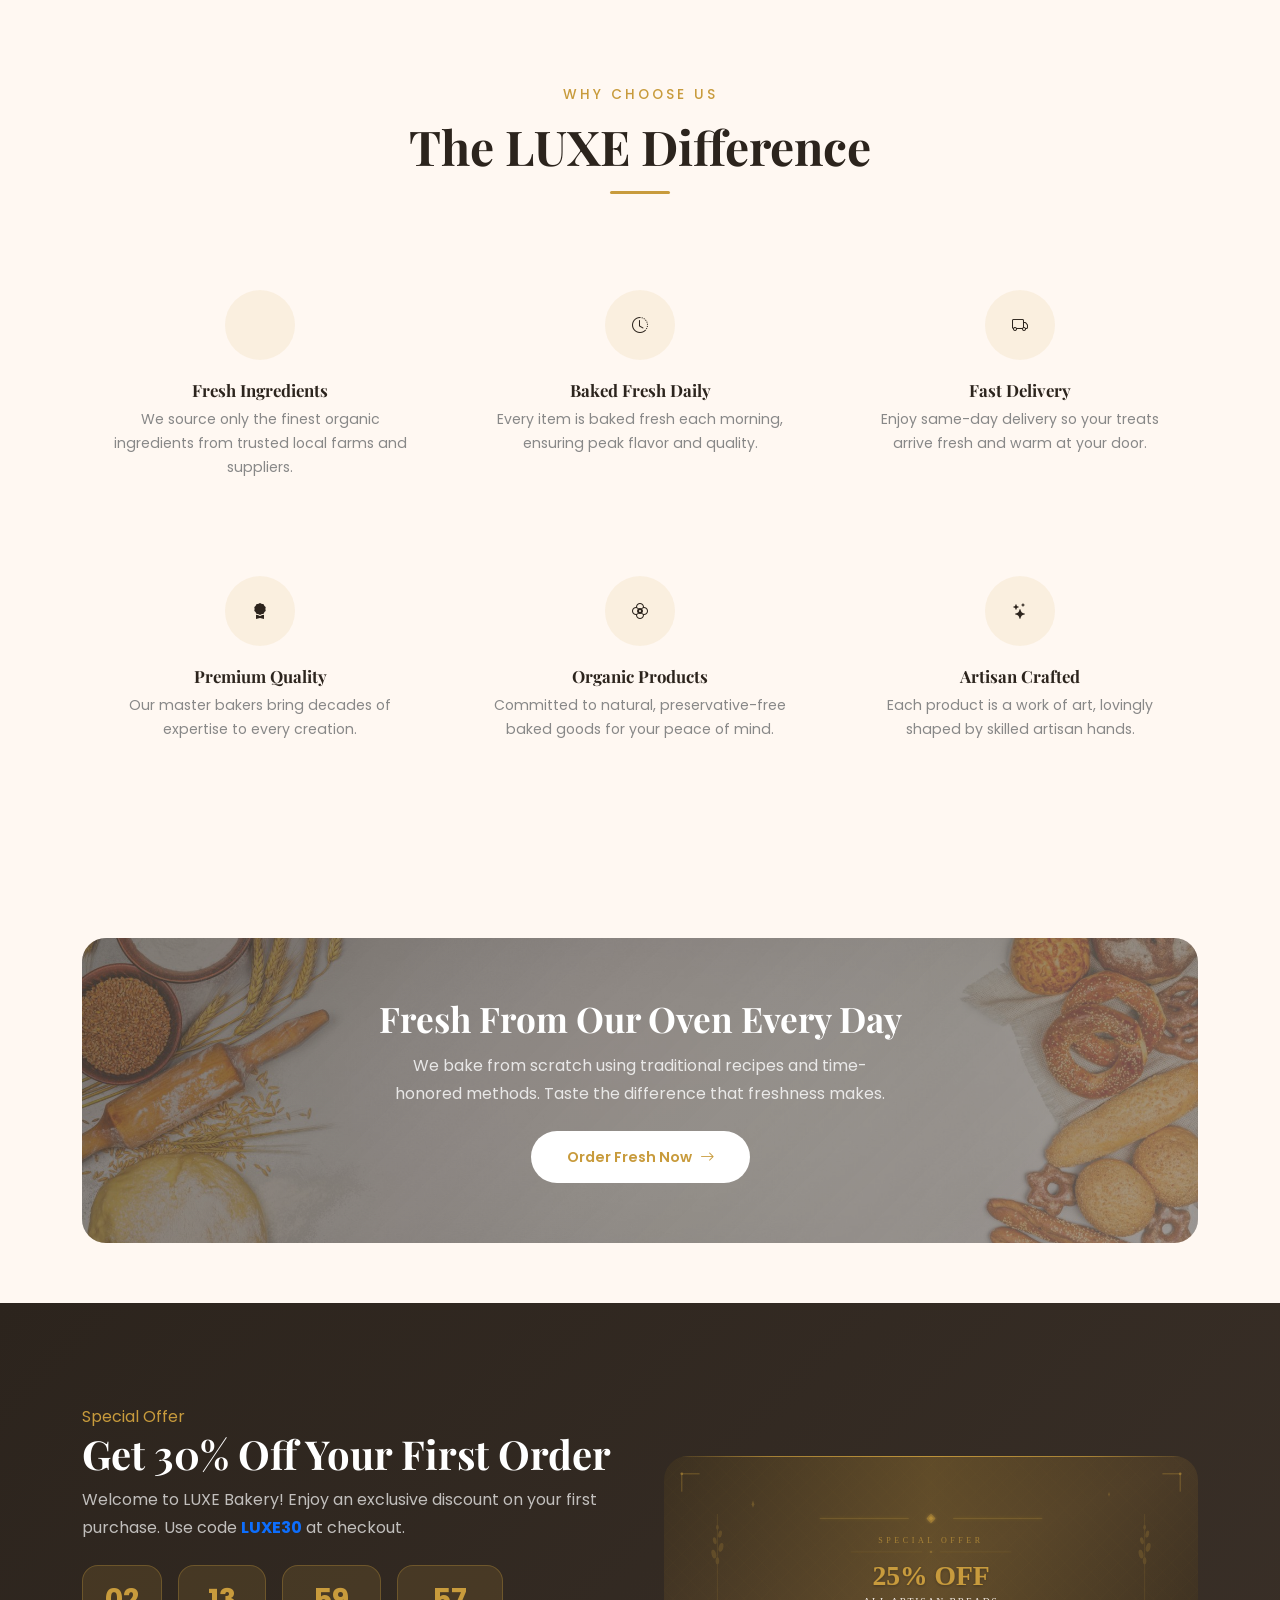
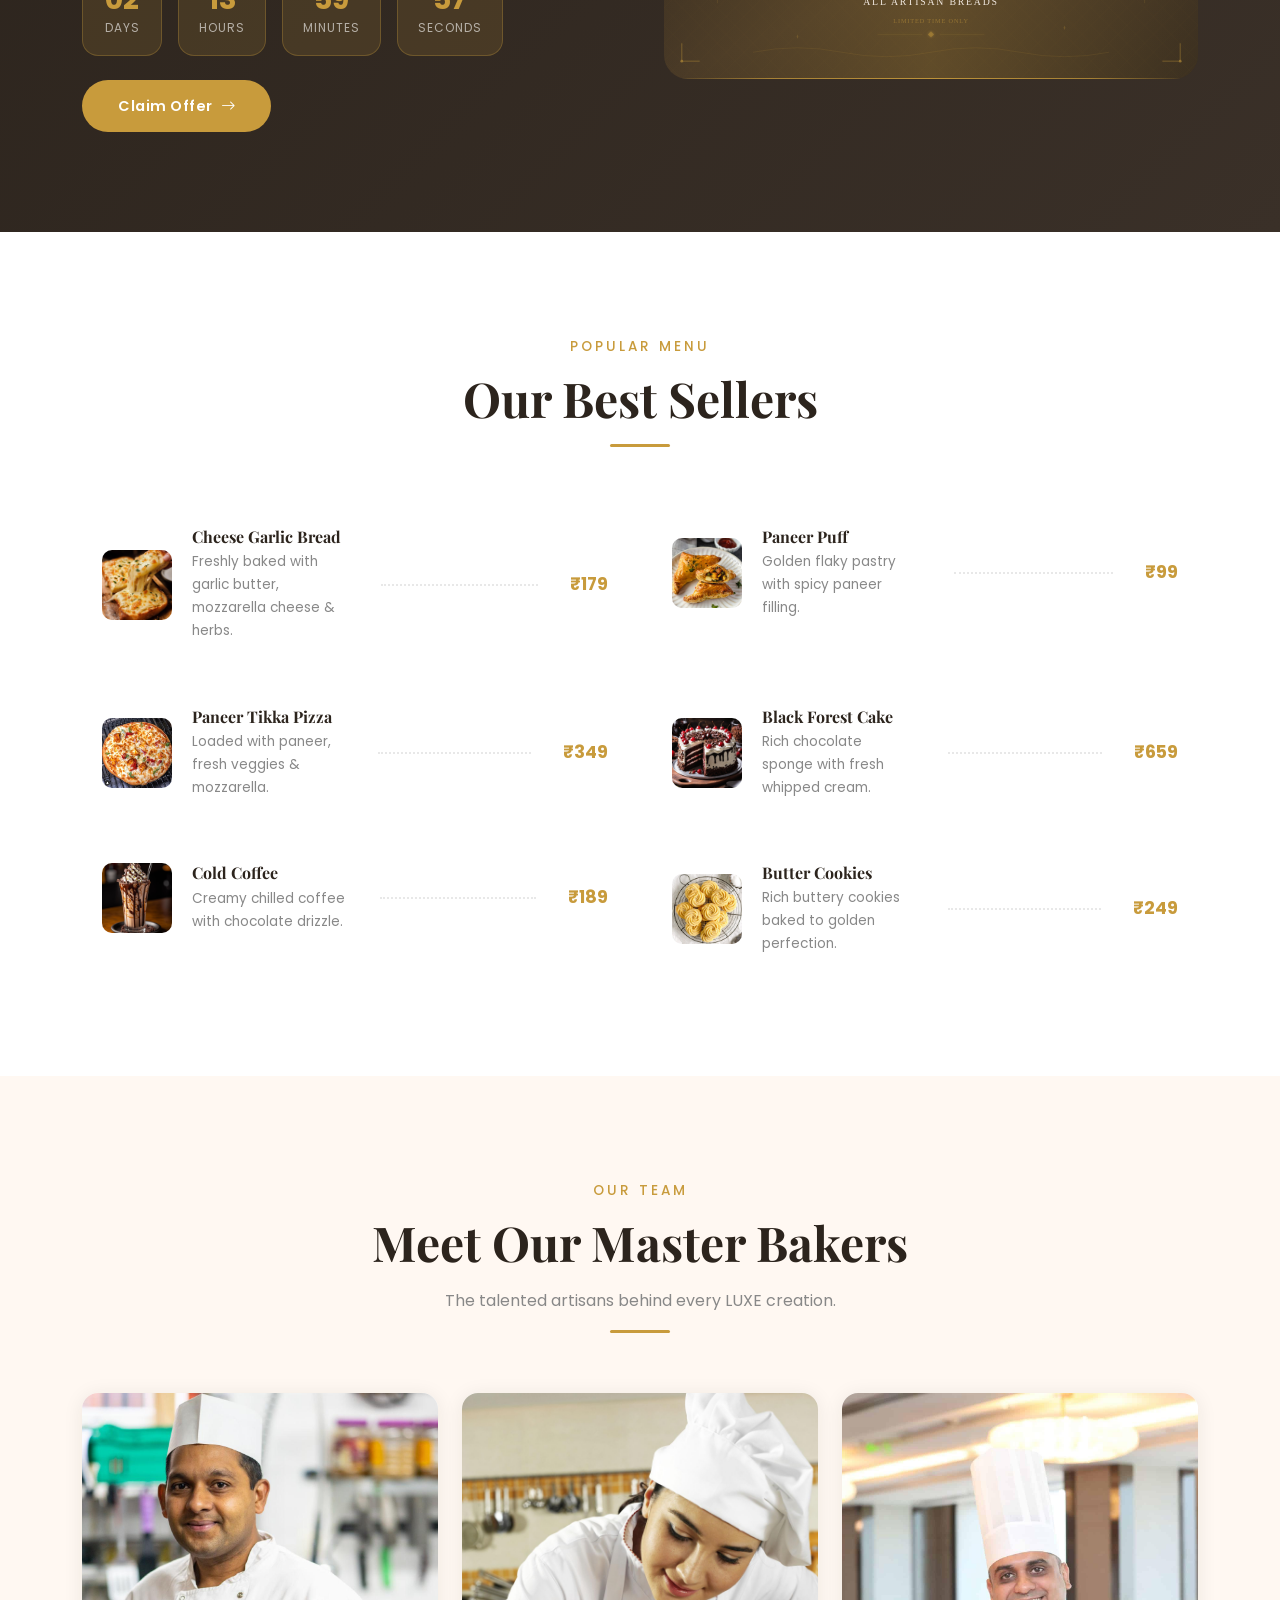
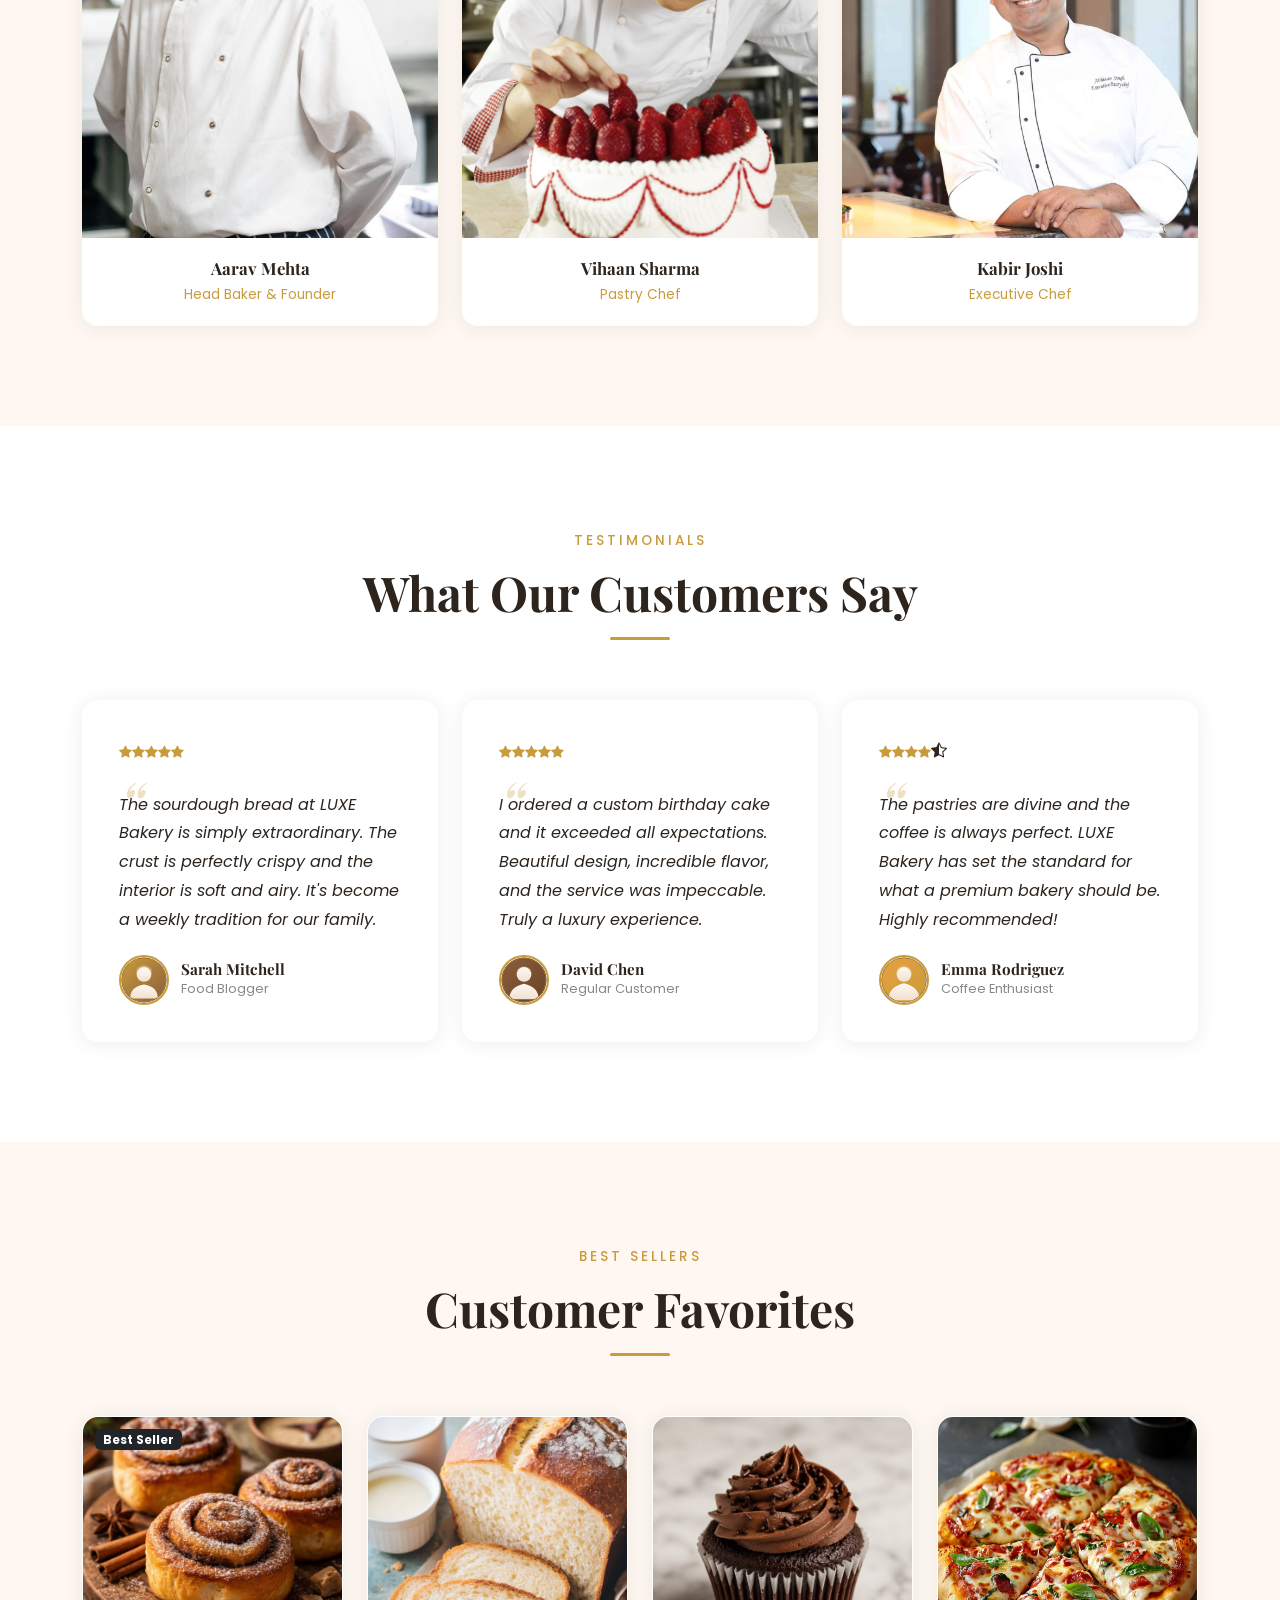
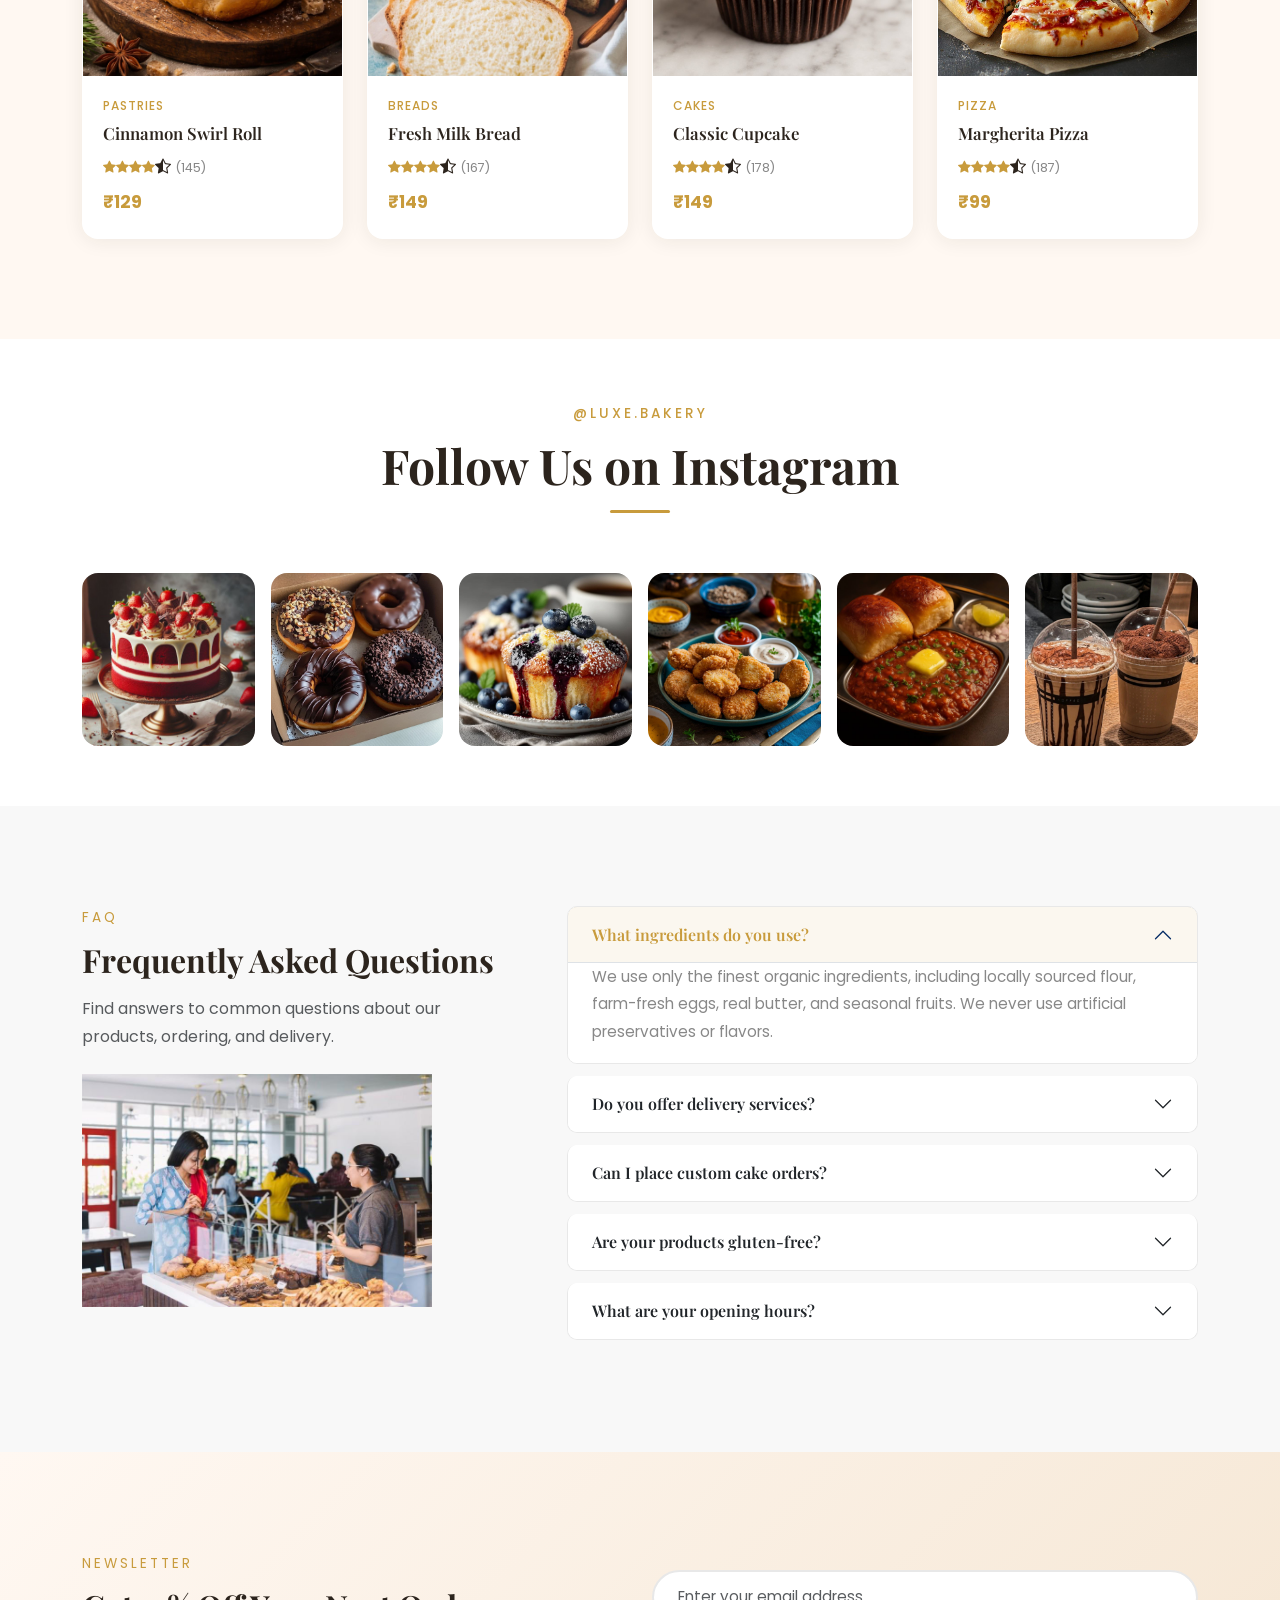
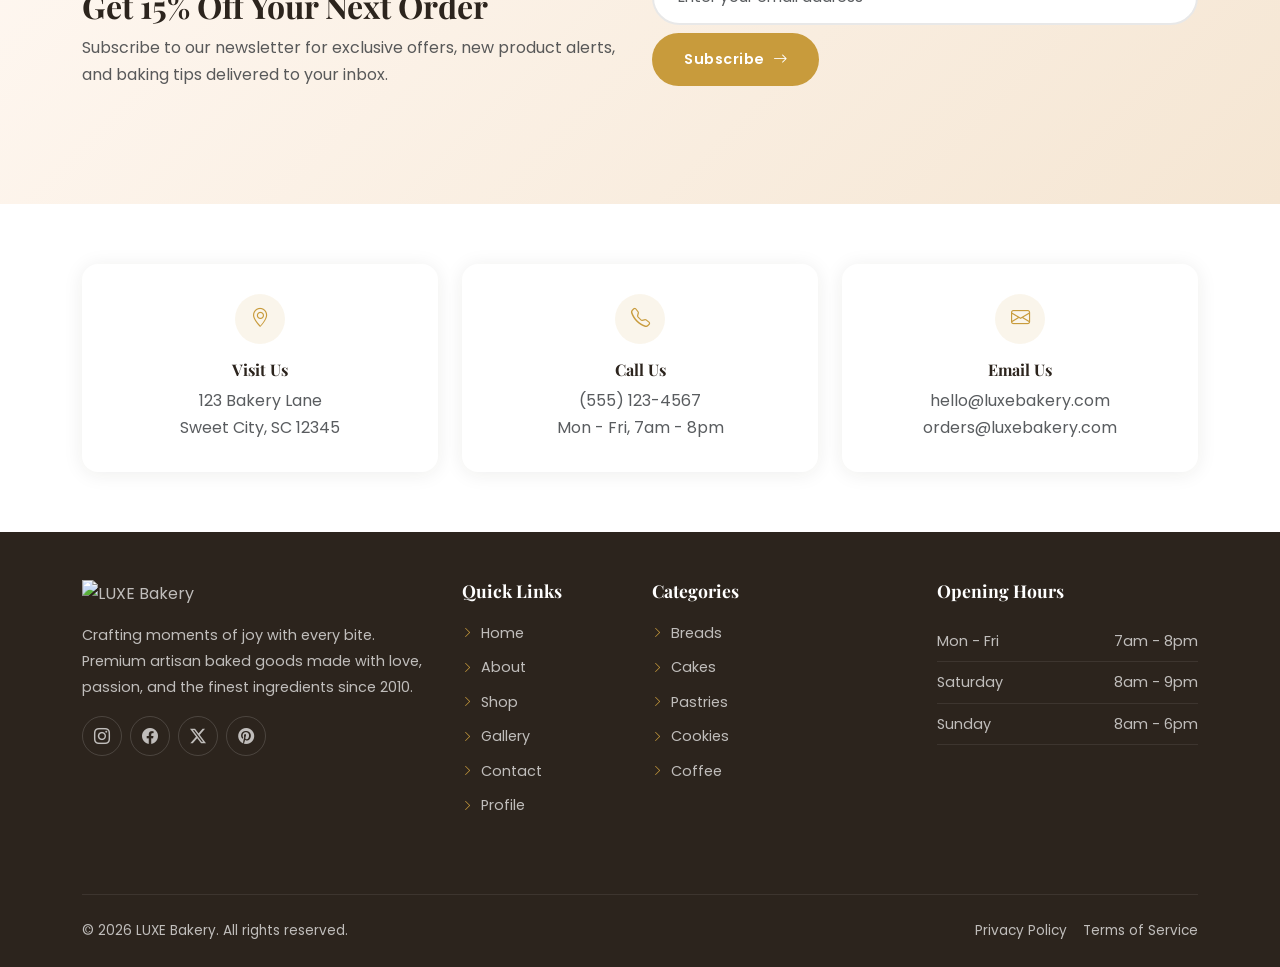
==== commit 0eb785e4: "Update index.html" ====
--- a/index.html
+++ b/index.html
@@ -44,14 +44,14 @@
           <div class="hero-img-wrapper">
             <img src="images/products/herooo_bg_3.jpg" alt="Premium Croissant">
             <div class="hero-floating hero-floating-1" data-aos="zoom-in" data-aos-delay="400">
-              <img src="images/products/Chocolate-Cookie-1.jpg" alt="Cookie">
+             <i class="bi bi-chat-square-heart-fill"></i>
               <div>
                 <h6>500+ Reviews</h6>
                 <p>5-Star Rated</p>
               </div>
             </div>
             <div class="hero-floating hero-floating-2" data-aos="zoom-in" data-aos-delay="600">
-              <img src="images/icons/fresh-ingredients.svg" alt="Fresh">
+              <i class="bi-basket-fill"></i>
               <div>
                 <h6>Fresh Daily</h6>
                 <p>Baked Every Morning</p>
